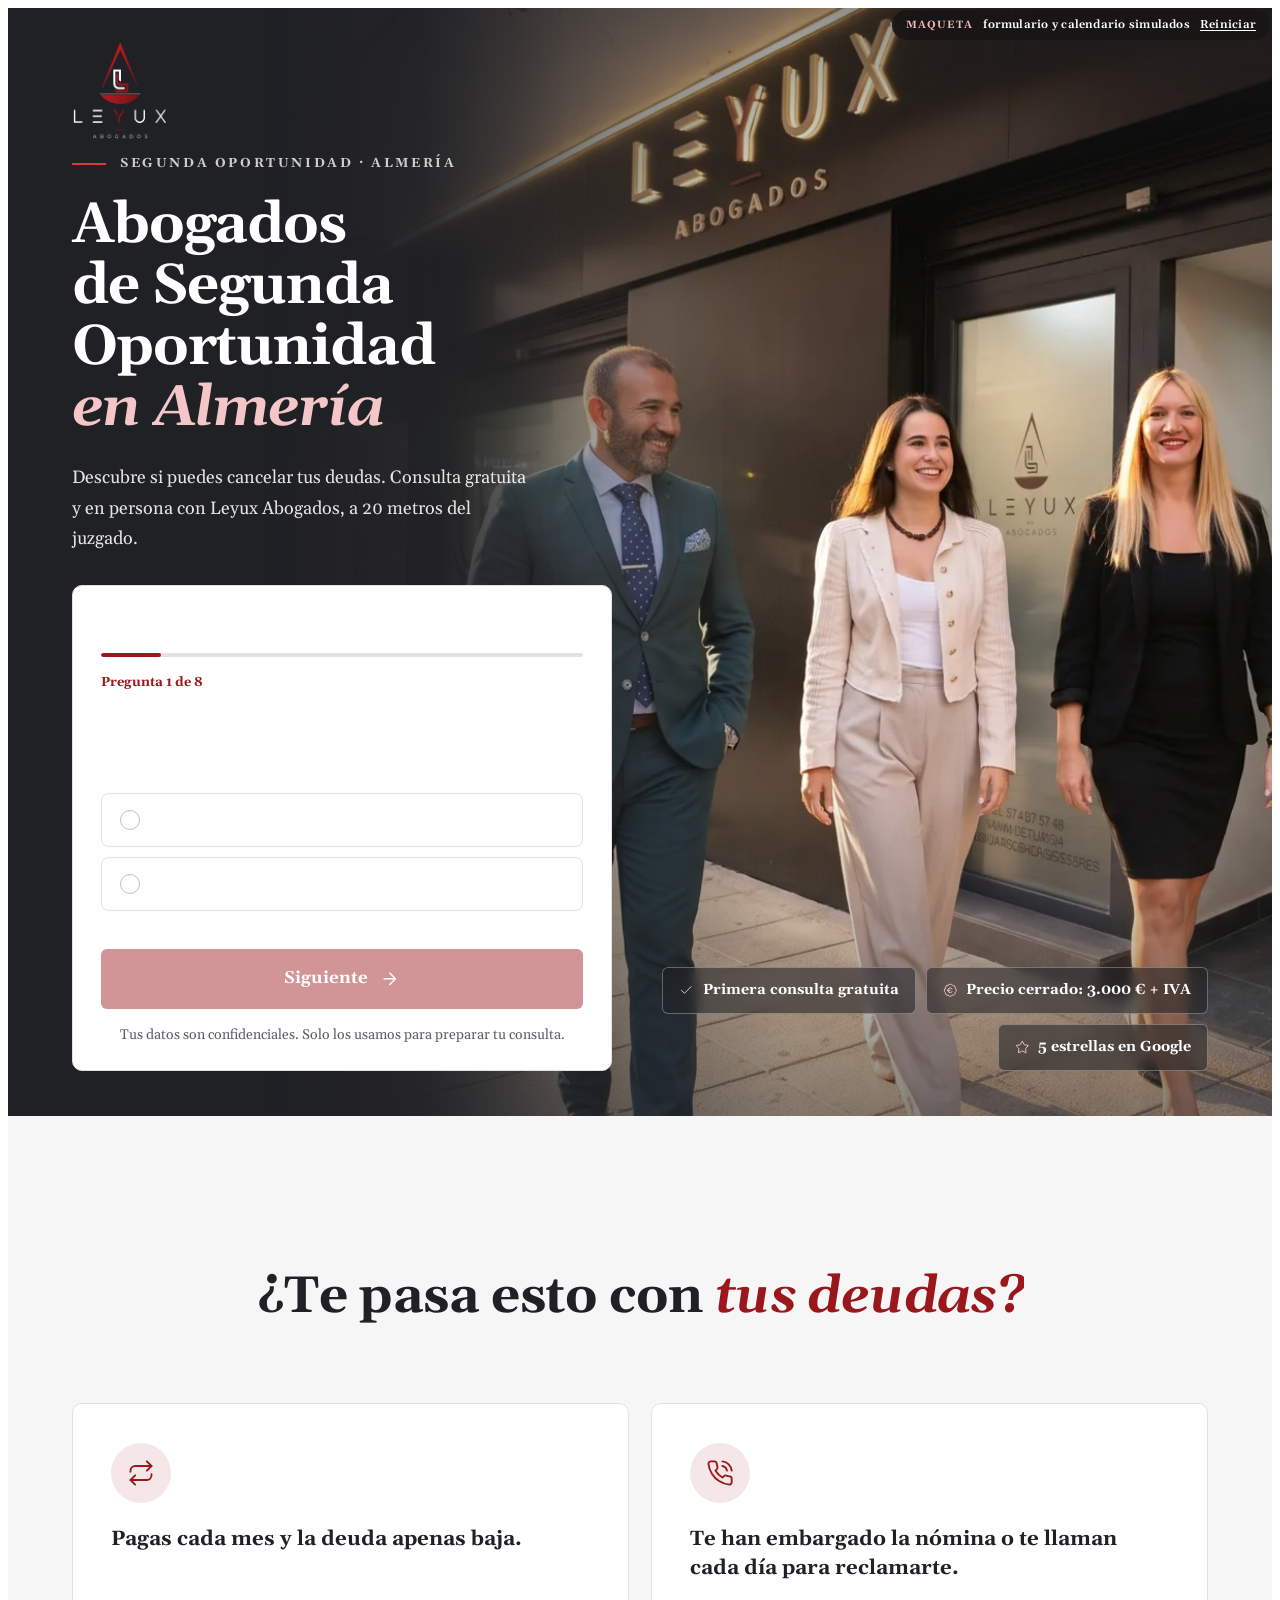
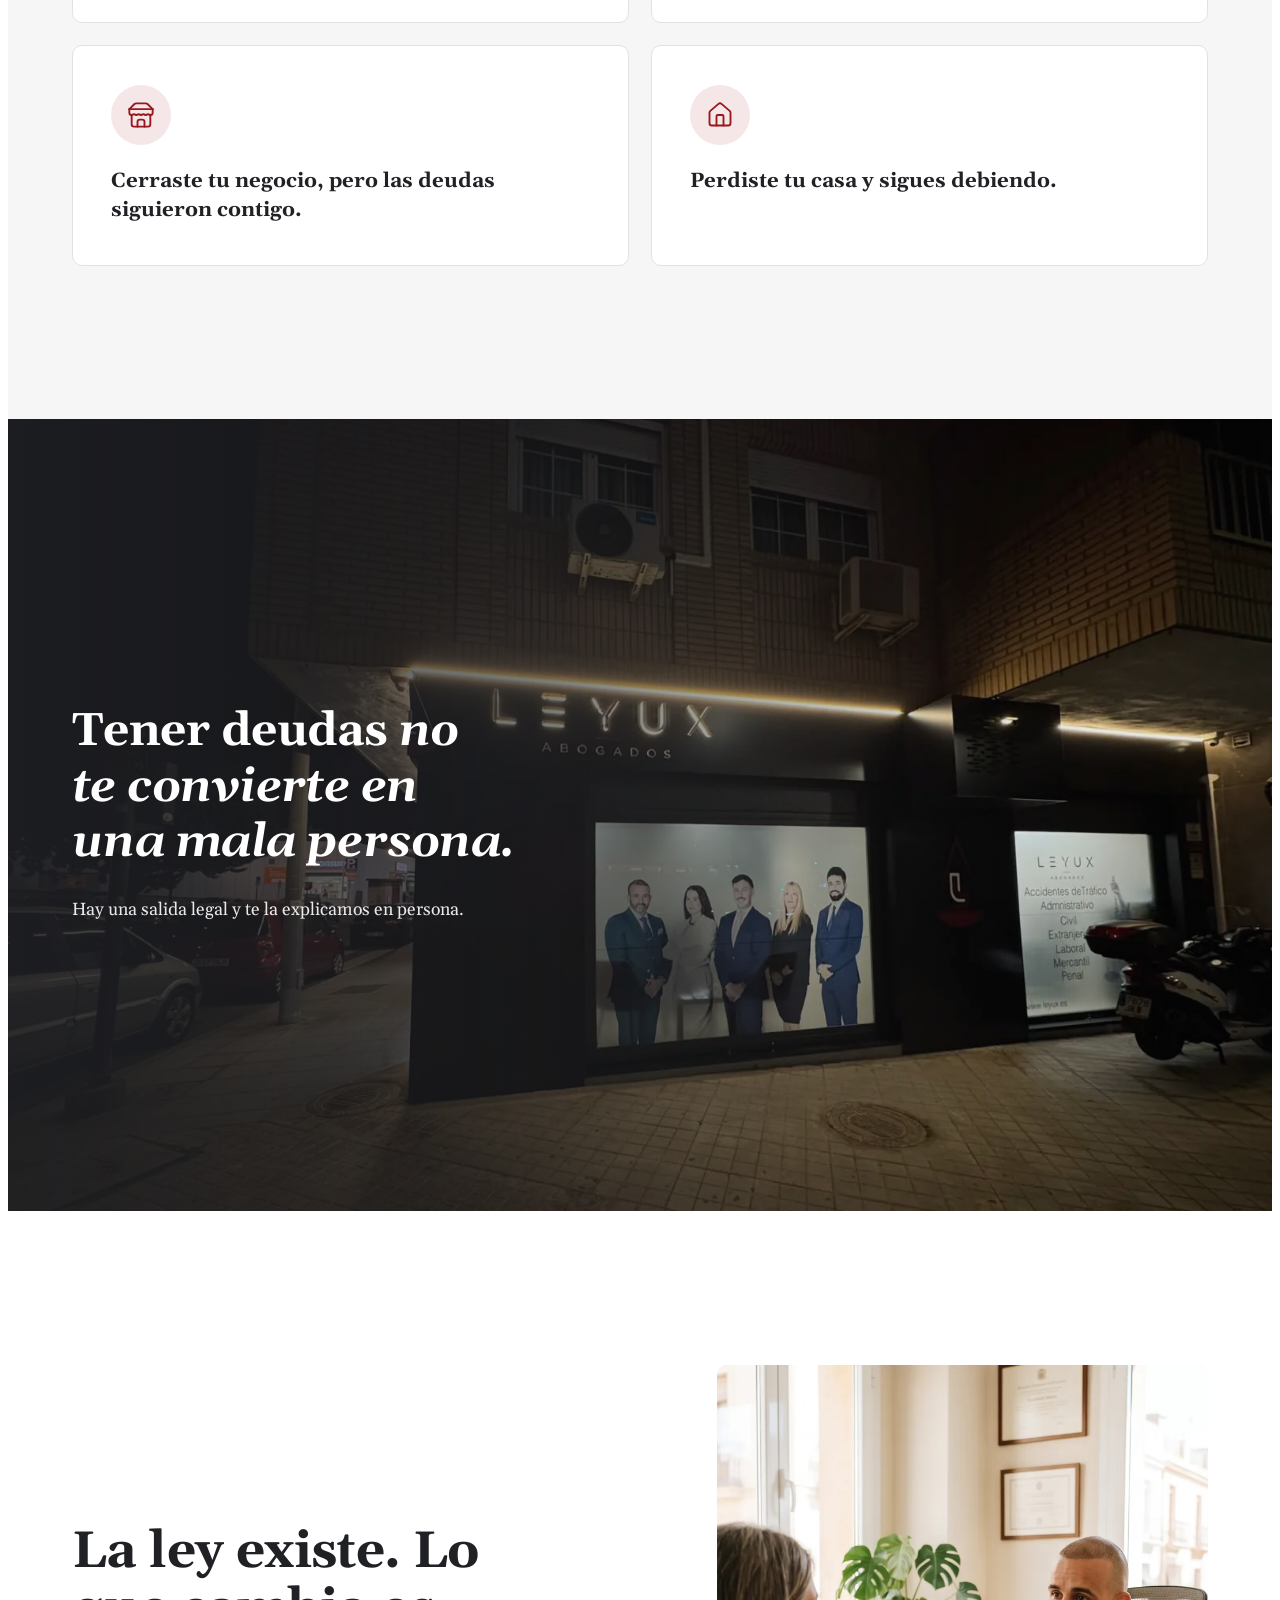
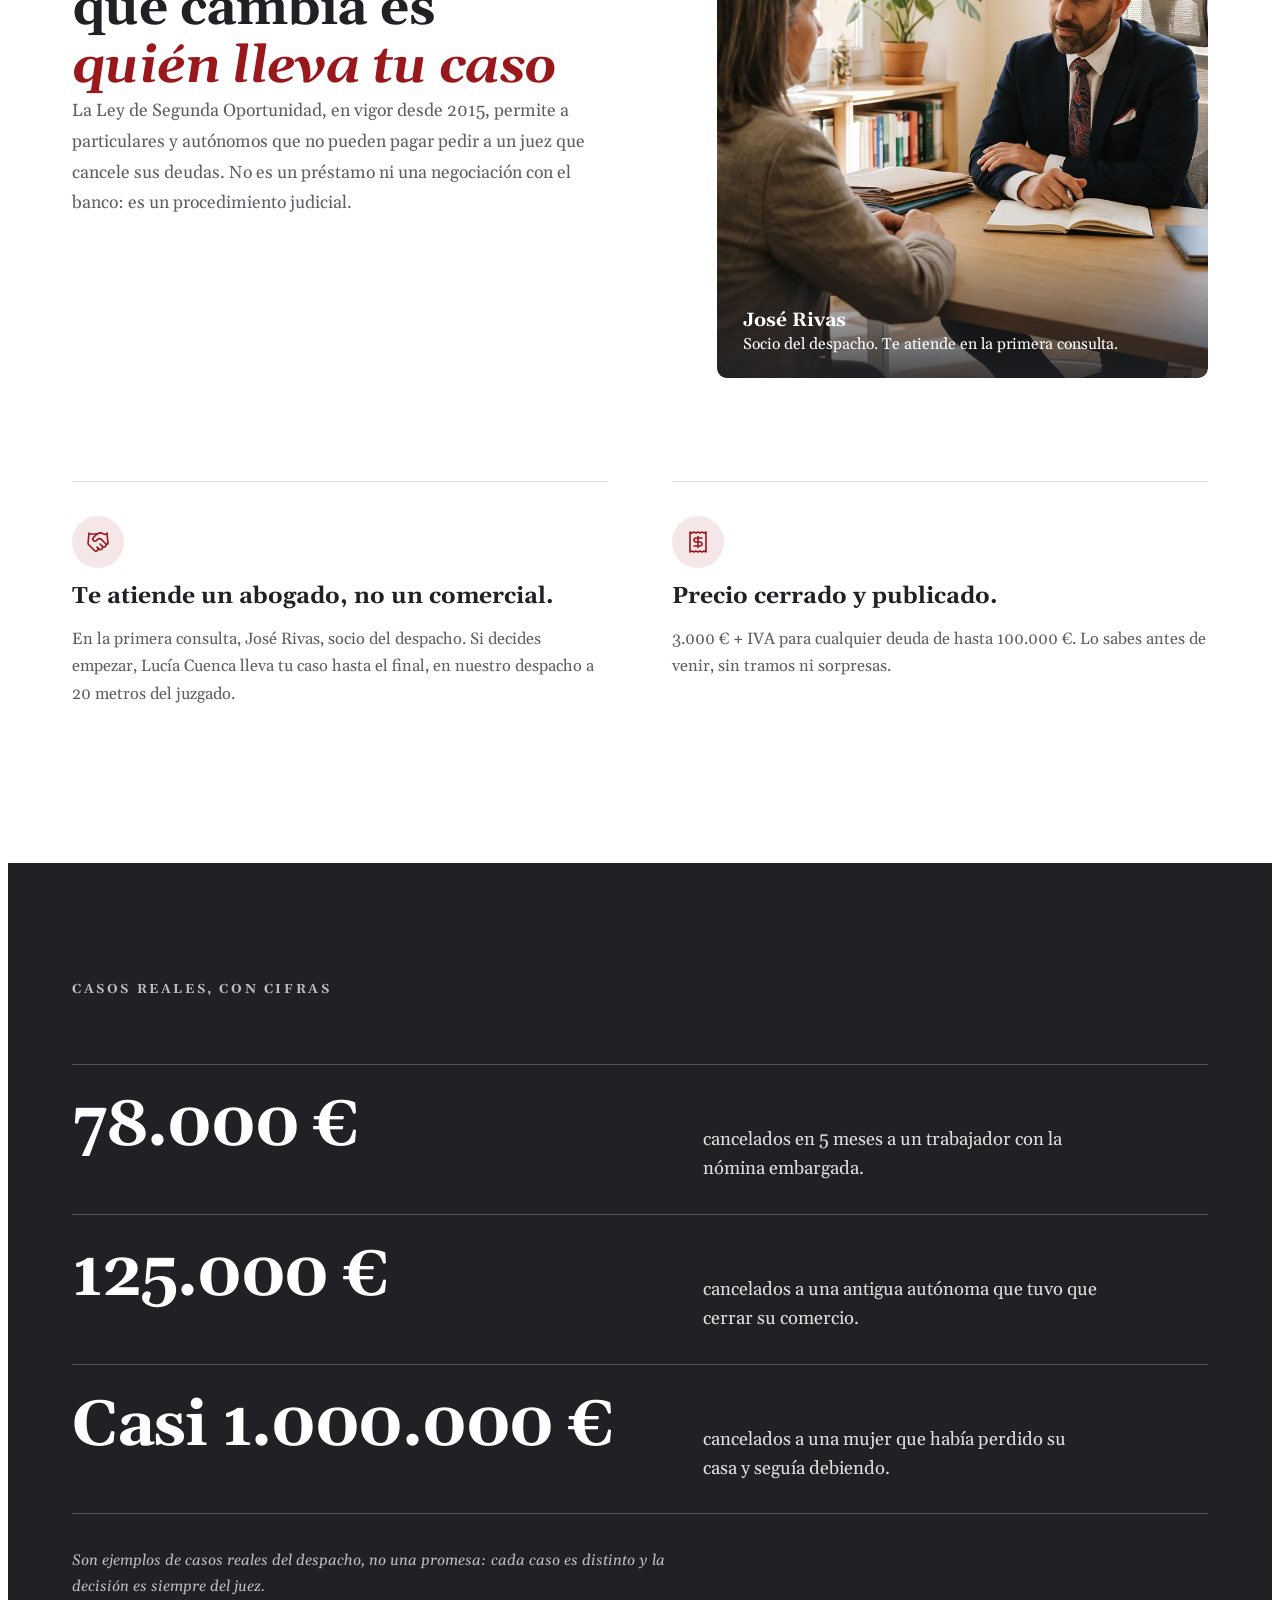
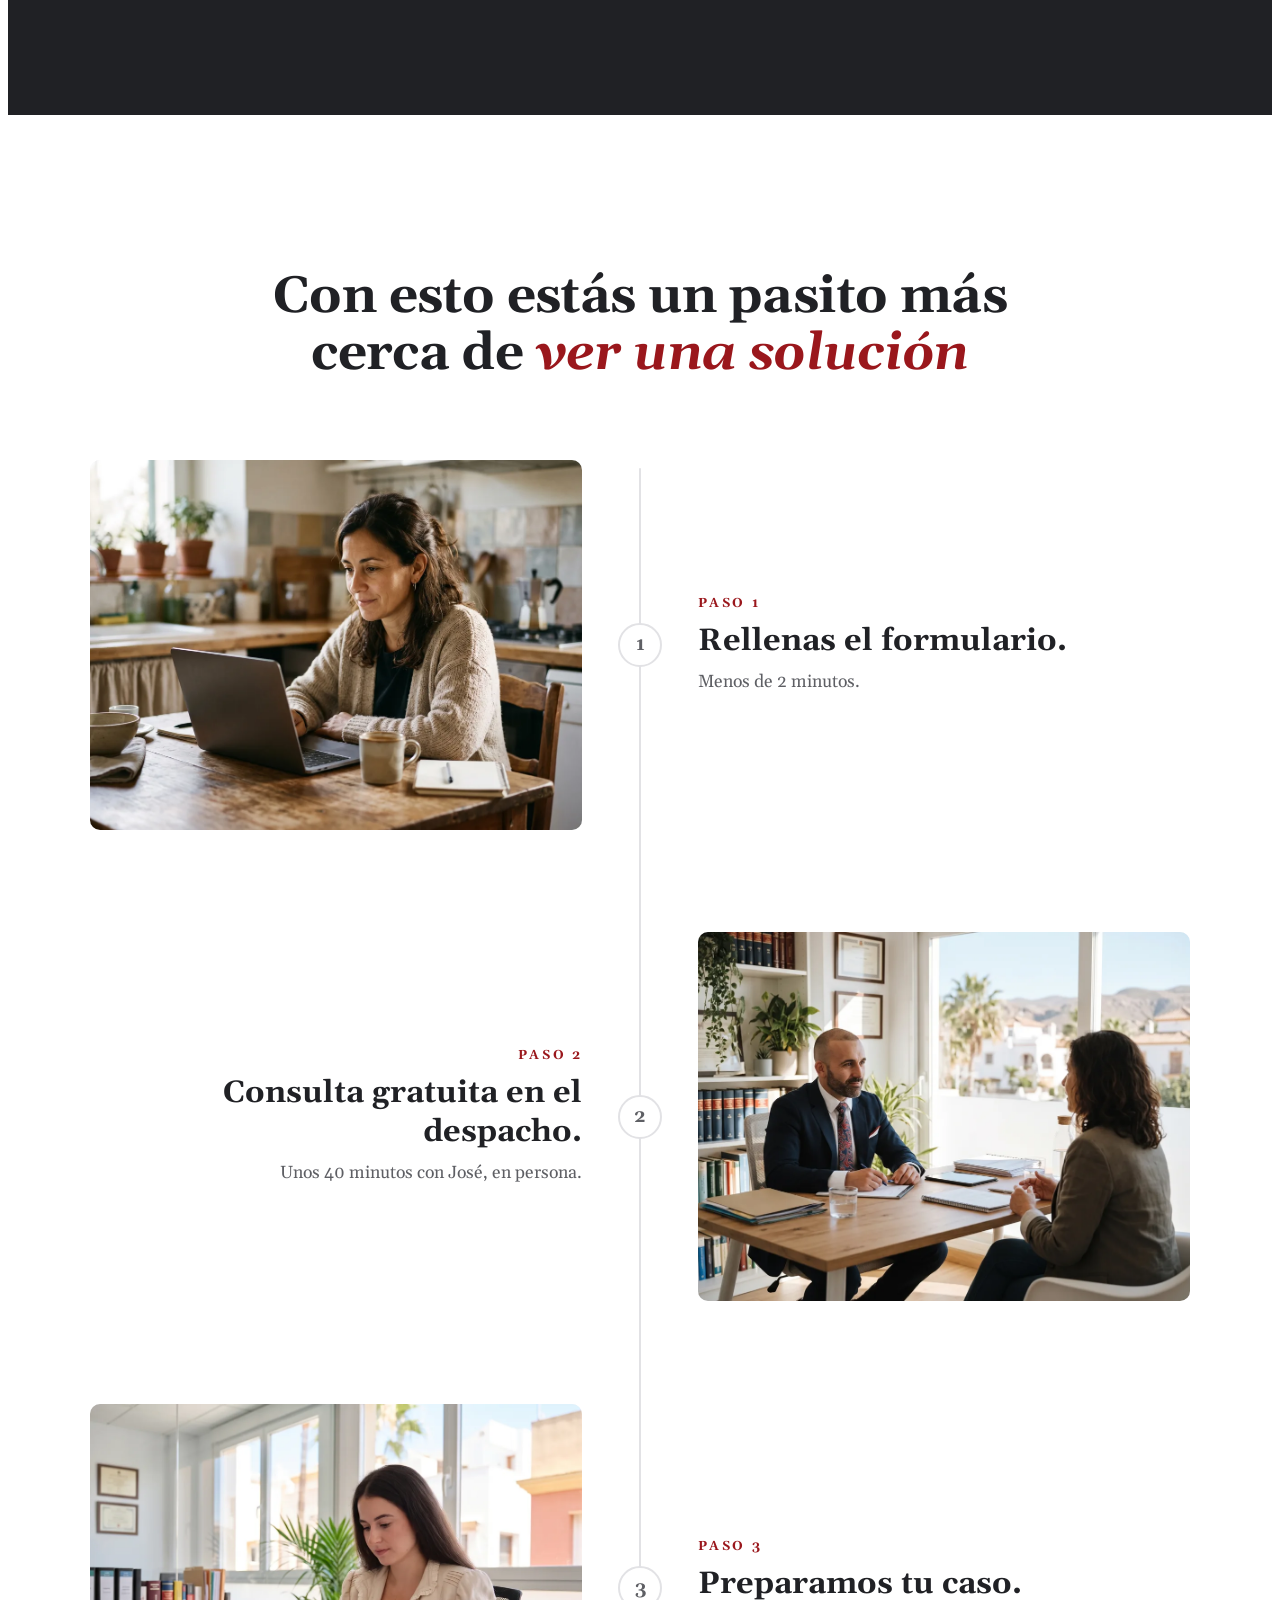
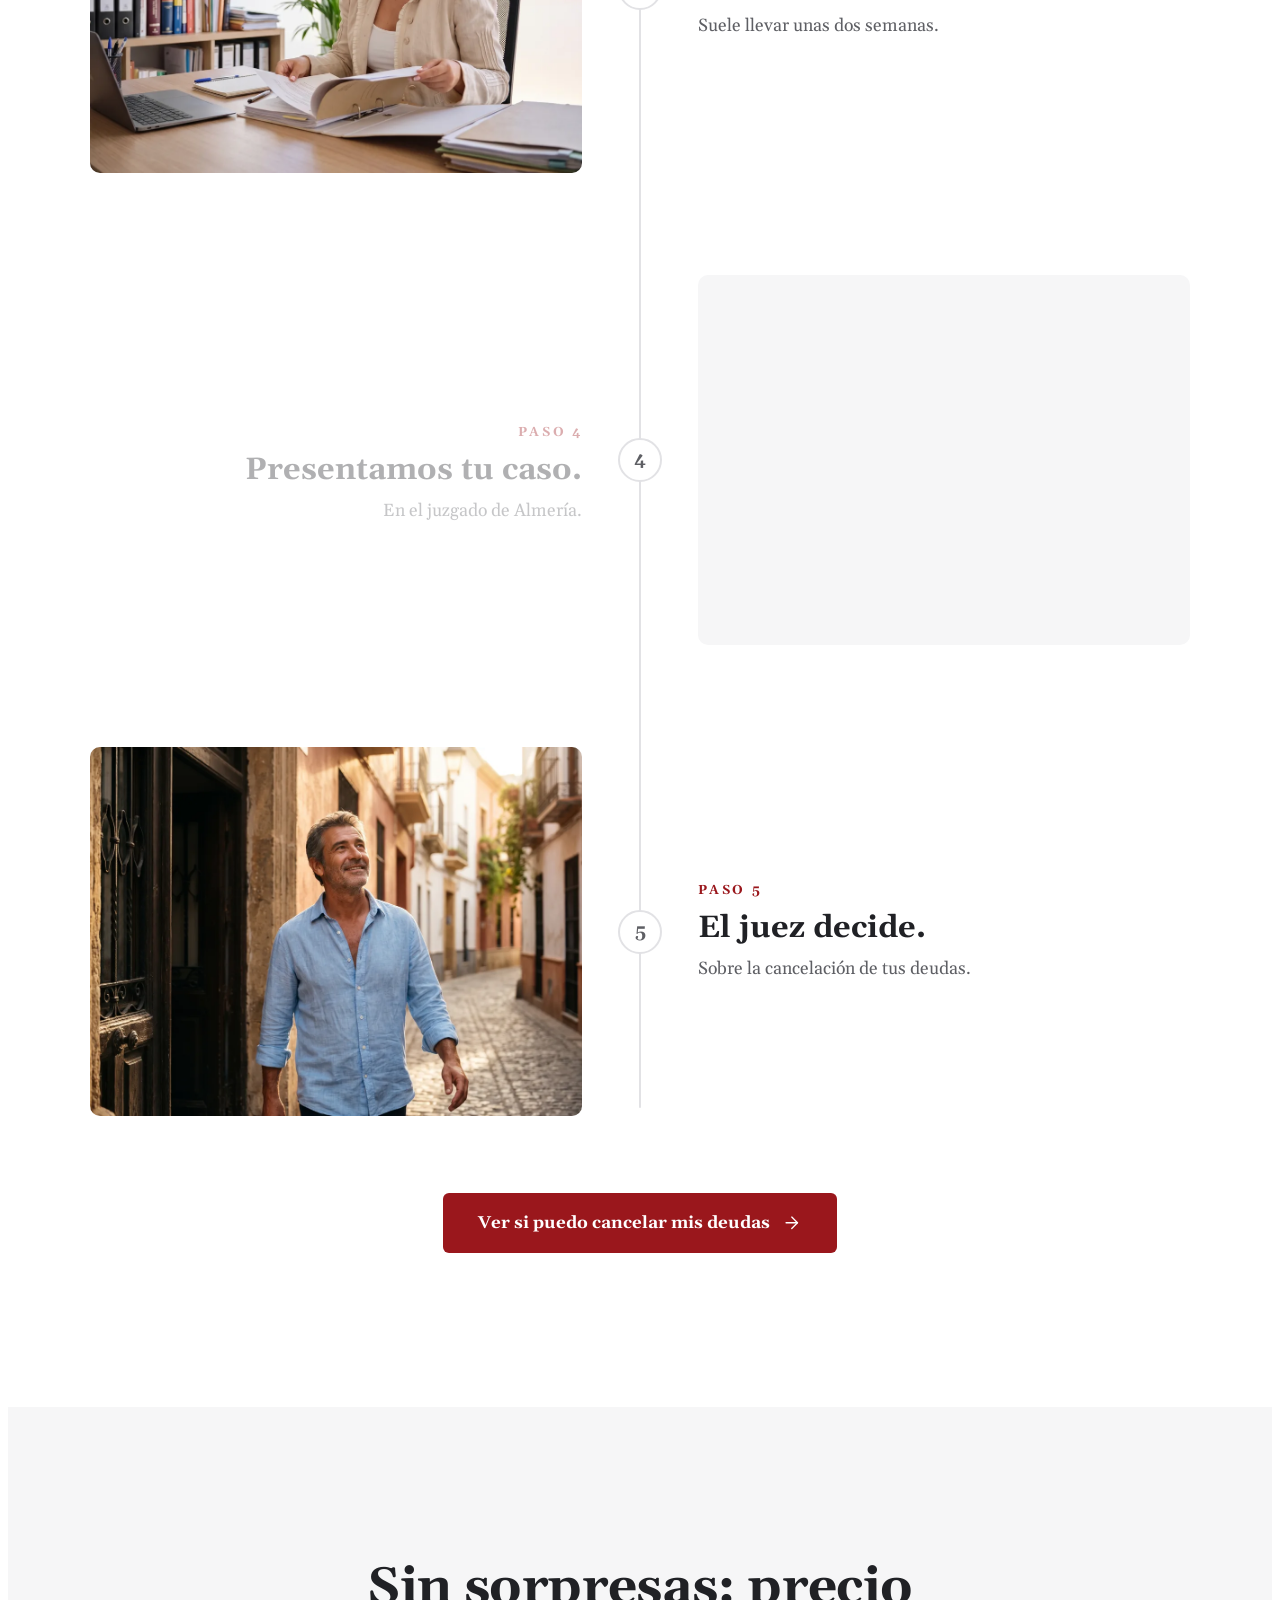
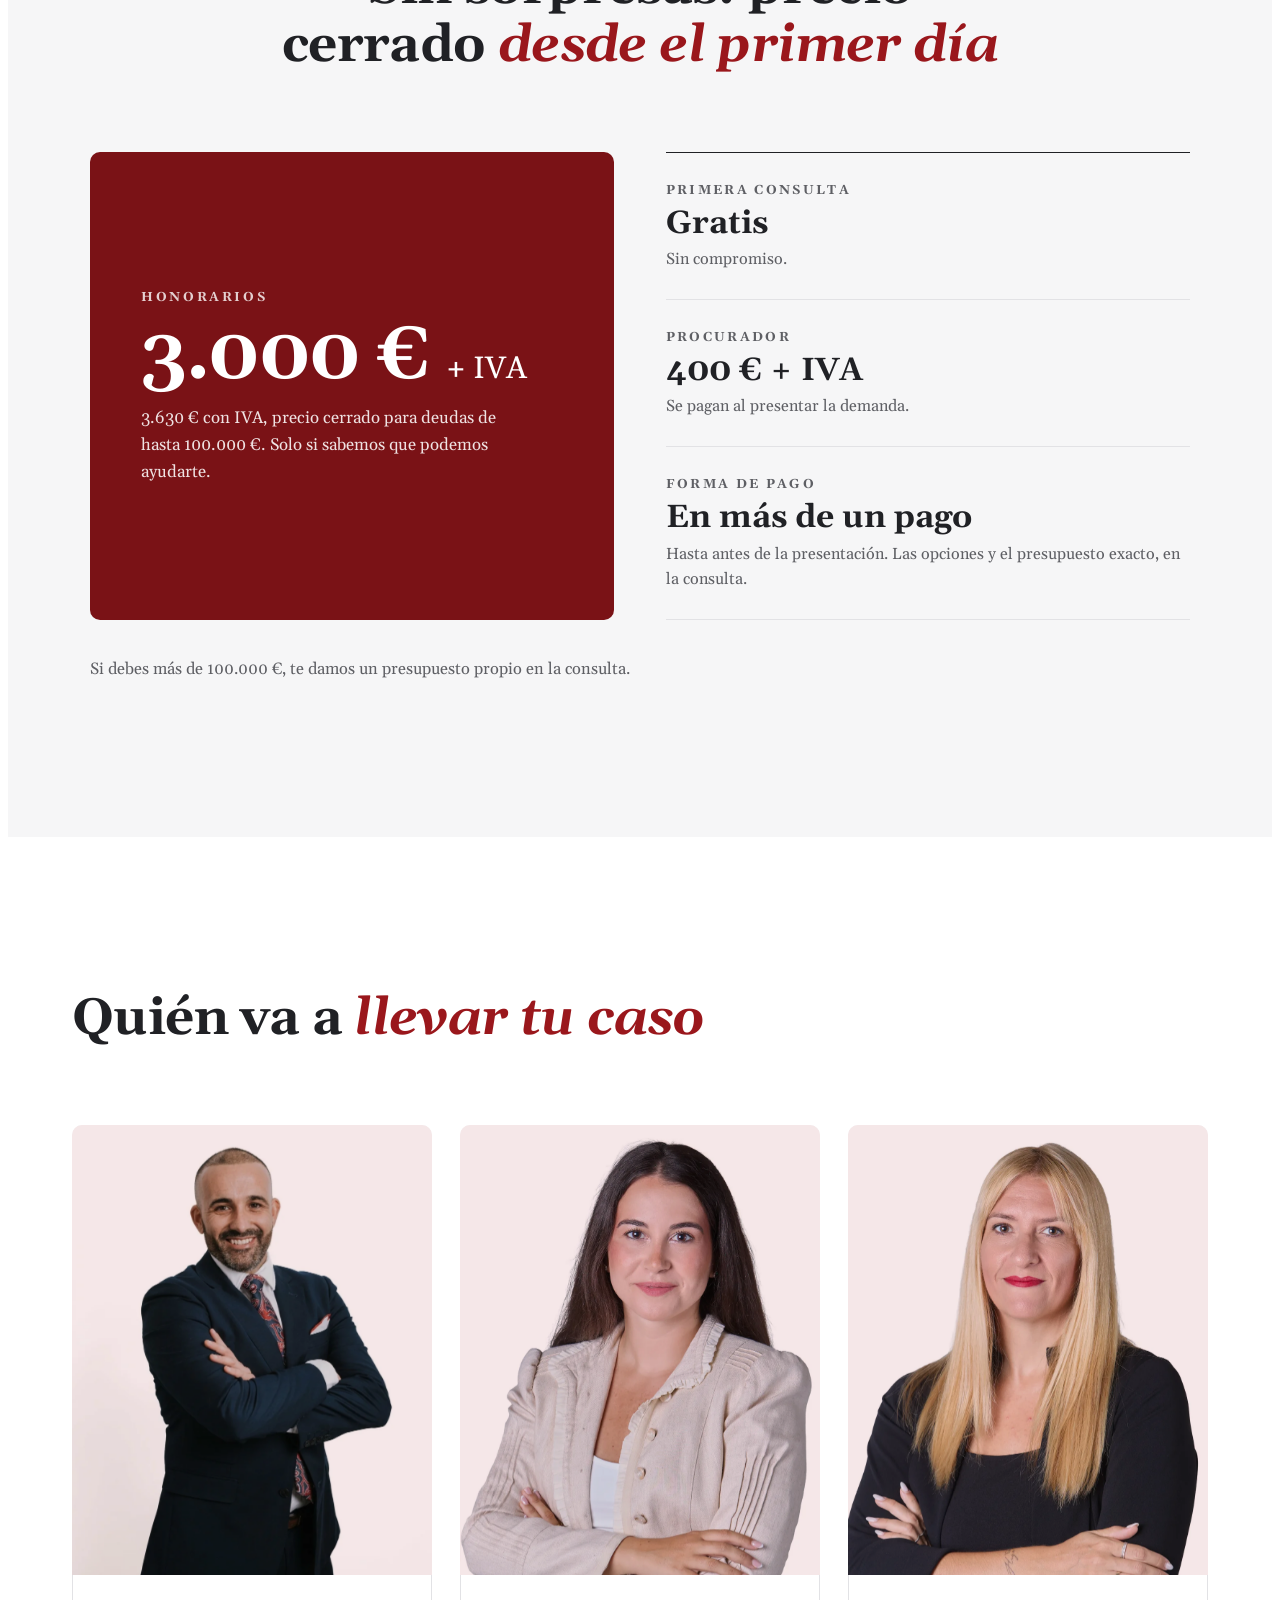
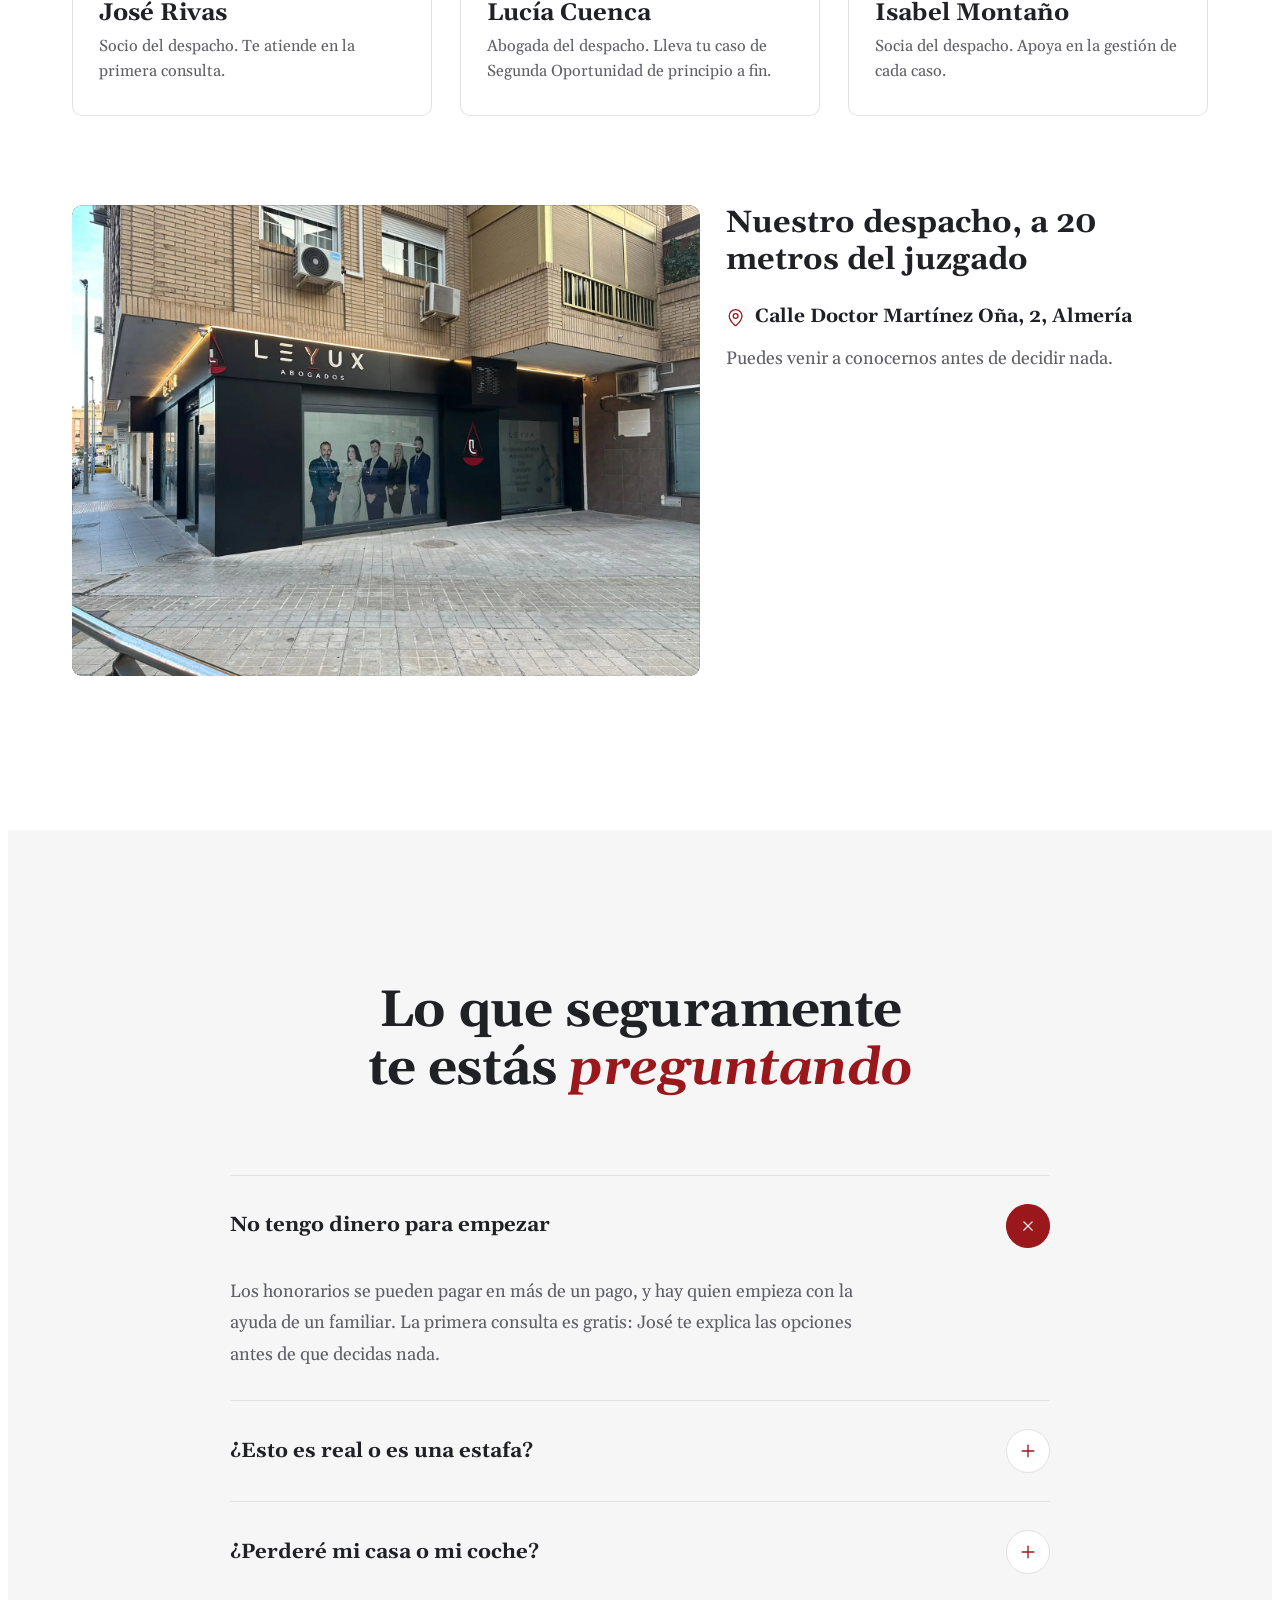
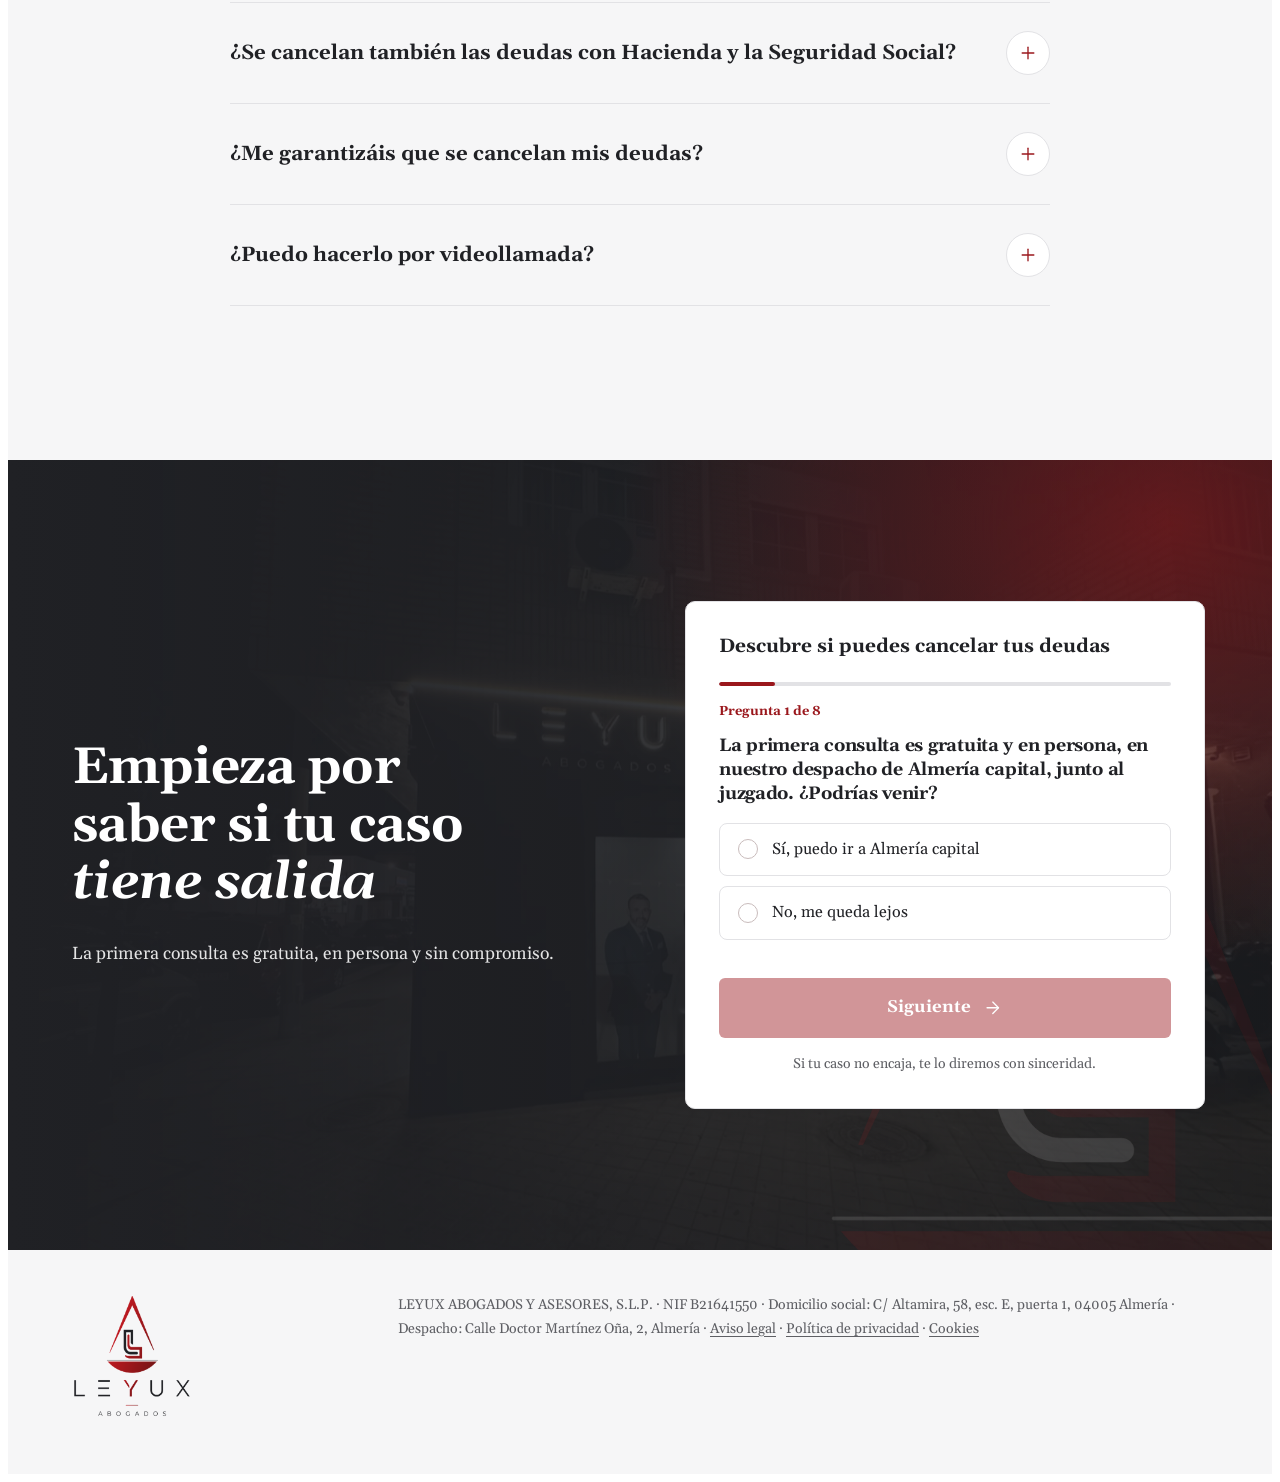
==== index.html @ 2e95078e "Maqueta de revisión Leyux (embudo Segunda Oportunidad)" ====
<!doctype html>
<html lang="es">
<head>
<meta charset="utf-8">
<meta name="robots" content="noindex, nofollow">
<meta name="viewport" content="width=device-width, initial-scale=1">
<title>Abogados de Segunda Oportunidad en Almería · Leyux Abogados</title>
<meta name="description" content="Descubre si puedes cancelar tus deudas. Consulta gratuita y en persona con Leyux Abogados, a 20 metros del juzgado de Almería.">
<link rel="icon" href="img/favicon-180.png">
<link rel="preconnect" href="https://fonts.googleapis.com">
<link rel="preconnect" href="https://fonts.gstatic.com" crossorigin>
<link href="https://fonts.googleapis.com/css2?family=Gelasio:ital,wght@0,400;0,700;1,400;1,700&display=swap" rel="stylesheet">
<link rel="stylesheet" href="css/styles.css?v=1795628124">
</head>
<body>
<div class="lyx" id="lyx">

<!-- ═════════ 1 · HERO ═════════ -->
<section class="hero" id="inicio">
  <div class="hero__media" aria-hidden="true">
    <img class="hero__img" src="img/hero-equipo.webp" alt="" width="1920" height="1072" fetchpriority="high">
    <video class="hero__vid" muted loop playsinline preload="auto" poster="img/hero-equipo.webp"><source src="img/hero-equipo.mp4" type="video/mp4"></video>
    <div class="hero__shade"></div>
  </div>
  <header class="hero__top wrap">
    <img class="logo" src="img/logo-negativo.png" alt="Leyux Abogados" width="140" height="145">
  </header>
  <div class="wrap hero__grid">
    <div class="hero__copy">
      <p class="eyebrow" data-hero>Segunda Oportunidad · Almería</p>
      <h1 data-split data-hero>Abogados de Segunda Oportunidad <em>en Almería</em></h1>
      <p class="hero__lead" data-hero>Descubre si puedes cancelar tus deudas. Consulta gratuita y en persona con Leyux Abogados, a 20 metros del juzgado.</p>
    </div>
    <ul class="chips hero__seals" data-hero>
      <li><svg viewBox="0 0 24 24" aria-hidden="true"><path d="M20 6 9 17l-5-5" /></svg>Primera consulta gratuita</li>
      <li><svg viewBox="0 0 24 24" aria-hidden="true"><path d="M3.85 8.62a4 4 0 0 1 4.78-4.77 4 4 0 0 1 6.74 0 4 4 0 0 1 4.78 4.78 4 4 0 0 1 0 6.74 4 4 0 0 1-4.77 4.78 4 4 0 0 1-6.75 0 4 4 0 0 1-4.78-4.77 4 4 0 0 1 0-6.76Z" />
  <path d="M7 12h5" />
  <path d="M15 9.4a4 4 0 1 0 0 5.2" /></svg>Precio cerrado: 3.000 € + IVA</li>
      <li><svg viewBox="0 0 24 24" aria-hidden="true"><path d="M11.525 2.295a.53.53 0 0 1 .95 0l2.31 4.679a2.123 2.123 0 0 0 1.595 1.16l5.166.756a.53.53 0 0 1 .294.904l-3.736 3.638a2.123 2.123 0 0 0-.611 1.878l.882 5.14a.53.53 0 0 1-.771.56l-4.618-2.428a2.122 2.122 0 0 0-1.973 0L6.396 21.01a.53.53 0 0 1-.77-.56l.881-5.139a2.122 2.122 0 0 0-.611-1.879L2.16 9.795a.53.53 0 0 1 .294-.906l5.165-.755a2.122 2.122 0 0 0 1.597-1.16z" /></svg>5 estrellas en Google</li>
    </ul>
    <div class="hero__form" data-hero>
      <div class="card ghl-slot" data-slot="form-hero">
        <!--GHL-SLOT form-hero-->
        <p class="card__title">Descubre si puedes cancelar tus deudas</p>
        <p class="card__sub">Menos de 2 minutos</p>
        <div class="progress" aria-hidden="true"><i></i></div>
        <div class="card__q">Pregunta 1 de 7</div>
        <div class="card__fake" aria-hidden="true">
          <span></span><span></span>
        </div>
        <a class="btn btn--solid btn--block" href="#reserva" id="cta-cita-hero">Ver si puedo cancelar mis deudas <svg viewBox="0 0 24 24" aria-hidden="true"><path d="M5 12h14" />
  <path d="m12 5 7 7-7 7" /></svg></a>
        <p class="card__note">Tus datos son confidenciales. Solo los usamos para preparar tu consulta.</p>
        <!--/GHL-SLOT-->
      </div>
    </div>
  </div>
</section>

<!-- ═════════ 2 · IDENTIFICACIÓN ═════════ -->
<section class="section section--soft" id="te-pasa">
  <div class="wrap">
    <div class="section__head section__head--center">
      <h2 data-split class="display">¿Te pasa esto con <em>tus deudas?</em></h2>
    </div>
    <ul class="pains" data-stagger>
      <li class="pain"><span class="ic"><svg viewBox="0 0 24 24" aria-hidden="true"><path d="m17 2 4 4-4 4" />
  <path d="M3 11v-1a4 4 0 0 1 4-4h14" />
  <path d="m7 22-4-4 4-4" />
  <path d="M21 13v1a4 4 0 0 1-4 4H3" /></svg></span><p>Pagas cada mes y la deuda apenas baja.</p></li>
      <li class="pain"><span class="ic"><svg viewBox="0 0 24 24" aria-hidden="true"><path d="M22 16.92v3a2 2 0 0 1-2.18 2 19.79 19.79 0 0 1-8.63-3.07 19.5 19.5 0 0 1-6-6 19.79 19.79 0 0 1-3.07-8.67A2 2 0 0 1 4.11 2h3a2 2 0 0 1 2 1.72 12.84 12.84 0 0 0 .7 2.81 2 2 0 0 1-.45 2.11L8.09 9.91a16 16 0 0 0 6 6l1.27-1.27a2 2 0 0 1 2.11-.45 12.84 12.84 0 0 0 2.81.7A2 2 0 0 1 22 16.92z" />
  <path d="M14.05 2a9 9 0 0 1 8 7.94" />
  <path d="M14.05 6A5 5 0 0 1 18 10" /></svg></span><p>Te han embargado la nómina o te llaman cada día para reclamarte.</p></li>
      <li class="pain"><span class="ic"><svg viewBox="0 0 24 24" aria-hidden="true"><path d="m2 7 4.41-4.41A2 2 0 0 1 7.83 2h8.34a2 2 0 0 1 1.42.59L22 7" />
  <path d="M4 12v8a2 2 0 0 0 2 2h12a2 2 0 0 0 2-2v-8" />
  <path d="M15 22v-4a2 2 0 0 0-2-2h-2a2 2 0 0 0-2 2v4" />
  <path d="M2 7h20" />
  <path d="M22 7v3a2 2 0 0 1-2 2a2.7 2.7 0 0 1-1.59-.63.7.7 0 0 0-.82 0A2.7 2.7 0 0 1 16 12a2.7 2.7 0 0 1-1.59-.63.7.7 0 0 0-.82 0A2.7 2.7 0 0 1 12 12a2.7 2.7 0 0 1-1.59-.63.7.7 0 0 0-.82 0A2.7 2.7 0 0 1 8 12a2.7 2.7 0 0 1-1.59-.63.7.7 0 0 0-.82 0A2.7 2.7 0 0 1 4 12a2 2 0 0 1-2-2V7" /></svg></span><p>Cerraste tu negocio, pero las deudas siguieron contigo.</p></li>
      <li class="pain"><span class="ic"><svg viewBox="0 0 24 24" aria-hidden="true"><path d="M15 21v-8a1 1 0 0 0-1-1h-4a1 1 0 0 0-1 1v8" />
  <path d="M3 10a2 2 0 0 1 .709-1.528l7-5.999a2 2 0 0 1 2.582 0l7 5.999A2 2 0 0 1 21 10v9a2 2 0 0 1-2 2H5a2 2 0 0 1-2-2z" /></svg></span><p>Perdiste tu casa y sigues debiendo.</p></li>
    </ul>
  </div>
</section>

<!-- Cierre emocional a sangre -->
<section class="bleed" id="mala-persona">
  <img class="bleed__img" src="img/fachada-noche.webp" alt="" loading="lazy" data-parallax>
  <div class="bleed__shade"></div>
  <div class="wrap bleed__in">
    <p class="bleed__big" data-split>Tener deudas <em>no te convierte en una mala persona.</em></p>
    <p class="bleed__small reveal">Hay una salida legal y te la explicamos en persona.</p>
  </div>
</section>

<!-- ═════════ 3 · LA SOLUCIÓN ═════════ -->
<section class="section" id="solucion">
  <div class="wrap split">
    <div class="split__text">
      <h2 data-split class="display">La ley existe. Lo que cambia es <em>quién lleva tu caso</em></h2>
      <p class="lead reveal">La Ley de Segunda Oportunidad, en vigor desde 2015, permite a particulares y autónomos que no pueden pagar pedir a un juez que cancele sus deudas. No es un préstamo ni una negociación con el banco: es un procedimiento judicial.</p>
    </div>
    <figure class="split__fig" data-reveal-img>
      <img src="img/consulta.webp" alt="José Rivas escucha a un cliente en la consulta" loading="lazy">
      <figcaption><b>José Rivas</b>Socio del despacho. Te atiende en la primera consulta.</figcaption>
    </figure>
  </div>
  <div class="wrap">
    <ul class="reasons" data-stagger>
      <li><span class="ic"><svg viewBox="0 0 24 24" aria-hidden="true"><path d="m11 17 2 2a1 1 0 1 0 3-3" />
  <path d="m14 14 2.5 2.5a1 1 0 1 0 3-3l-3.88-3.88a3 3 0 0 0-4.24 0l-.88.88a1 1 0 1 1-3-3l2.81-2.81a5.79 5.79 0 0 1 7.06-.87l.47.28a2 2 0 0 0 1.42.25L21 4" />
  <path d="m21 3 1 11h-2" />
  <path d="M3 3 2 14l6.5 6.5a1 1 0 1 0 3-3" />
  <path d="M3 4h8" /></svg></span><h4>Te atiende un abogado, no un comercial.</h4><p>En la primera consulta, José Rivas, socio del despacho. Si decides empezar, Lucía Cuenca lleva tu caso hasta el final, en nuestro despacho a 20 metros del juzgado.</p></li>
      <li><span class="ic"><svg viewBox="0 0 24 24" aria-hidden="true"><path d="M4 2v20l2-1 2 1 2-1 2 1 2-1 2 1 2-1 2 1V2l-2 1-2-1-2 1-2-1-2 1-2-1-2 1Z" />
  <path d="M16 8h-6a2 2 0 1 0 0 4h4a2 2 0 1 1 0 4H8" />
  <path d="M12 17.5v-11" /></svg></span><h4>Precio cerrado y publicado.</h4><p>3.000 € + IVA para cualquier deuda de hasta 100.000 €. Lo sabes antes de venir, sin tramos ni sorpresas.</p></li>
    </ul>
  </div>
</section>

<section class="cases" id="casos">
  <div class="wrap">
    <p class="eyebrow">Casos reales, con cifras</p>
    <div class="cases__grid" data-stagger>
      <div><p class="cases__n">78.000&nbsp;€</p><p class="cases__t">cancelados en 5 meses a un trabajador con la nómina embargada.</p></div>
      <div><p class="cases__n">125.000&nbsp;€</p><p class="cases__t">cancelados a una antigua autónoma que tuvo que cerrar su comercio.</p></div>
      <div><p class="cases__n">Casi 1.000.000&nbsp;€</p><p class="cases__t">cancelados a una mujer que había perdido su casa y seguía debiendo.</p></div>
    </div>
    <p class="cases__note reveal">Son ejemplos de casos reales del despacho, no una promesa: cada caso es distinto y la decisión es siempre del juez.</p>
  </div>
</section>

<!-- ═════════ 4 · PROCESO ═════════ -->
<section class="section" id="proceso">
  <div class="wrap">
    <div class="section__head section__head--center">
      <h2 data-split class="display">Con esto estás un pasito más cerca de <em>ver una solución</em></h2>
    </div>
    <ol class="tl" data-tl>
      <span class="tl__line" aria-hidden="true"><i class="tl__fill"></i></span>
      <li class="tl__i"><span class="tl__dot">1</span><figure class="tl__fig"><img src="img/paso1.webp" alt="Una mujer rellena el formulario en su portátil, en casa" width="1100" height="821" loading="lazy"></figure><div class="tl__txt"><p class="tl__k">Paso 1</p><h4>Rellenas el formulario.</h4><p>Menos de 2 minutos.</p></div></li>
      <li class="tl__i"><span class="tl__dot">2</span><figure class="tl__fig"><img src="img/paso2.webp" alt="José escucha a un cliente en el despacho" width="1100" height="821" loading="lazy"></figure><div class="tl__txt"><p class="tl__k">Paso 2</p><h4>Consulta gratuita en el despacho.</h4><p>Unos 40 minutos con José, en persona.</p></div></li>
      <li class="tl__i"><span class="tl__dot">3</span><figure class="tl__fig"><img src="img/paso3.webp" alt="Lucía prepara la documentación del caso" width="1100" height="821" loading="lazy"></figure><div class="tl__txt"><p class="tl__k">Paso 3</p><h4>Preparamos tu caso.</h4><p>Suele llevar unas dos semanas.</p></div></li>
      <li class="tl__i"><span class="tl__dot">4</span><figure class="tl__fig"><img src="img/paso4.webp" alt="Fachada del juzgado de Almería" width="1100" height="821" loading="lazy"></figure><div class="tl__txt"><p class="tl__k">Paso 4</p><h4>Presentamos tu caso.</h4><p>En el juzgado de Almería.</p></div></li>
      <li class="tl__i"><span class="tl__dot">5</span><figure class="tl__fig"><img src="img/paso5.webp" alt="Un hombre sale a la calle, aliviado" width="1100" height="821" loading="lazy"></figure><div class="tl__txt"><p class="tl__k">Paso 5</p><h4>El juez decide.</h4><p>Sobre la cancelación de tus deudas.</p></div></li>
    </ol>
    <p class="center reveal"><a class="btn btn--solid" href="#reserva" id="cta-cita">Ver si puedo cancelar mis deudas <svg viewBox="0 0 24 24" aria-hidden="true"><path d="M5 12h14" />
  <path d="m12 5 7 7-7 7" /></svg></a></p>
  </div>
</section>

<!-- ═════════ 5 · PRECIO ═════════ -->
<section class="section section--soft" id="precio">
  <div class="wrap">
    <div class="section__head section__head--center">
      <h2 data-split class="display">Sin sorpresas: precio cerrado <em>desde el primer día</em></h2>
    </div>
    <dl class="price" data-stagger>
      <div class="price__main"><dt>Honorarios</dt><dd class="v">3.000&nbsp;€ <small>+ IVA</small></dd><dd class="cap">3.630 € con IVA, precio cerrado para deudas de hasta 100.000 €. Solo si sabemos que podemos ayudarte.</dd></div>
      <div class="price__list">
        <div><dt>Primera consulta</dt><dd class="v">Gratis</dd><dd class="cap">Sin compromiso.</dd></div>
        <div><dt>Procurador</dt><dd class="v">400&nbsp;€ + IVA</dd><dd class="cap">Se pagan al presentar la demanda.</dd></div>
        <div><dt>Forma de pago</dt><dd class="v">En más de un pago</dd><dd class="cap">Hasta antes de la presentación. Las opciones y el presupuesto exacto, en la consulta.</dd></div>
      </div>
    </dl>
    <p class="price__note reveal">Si debes más de 100.000 €, te damos un presupuesto propio en la consulta.</p>
  </div>
</section>

<!-- ═════════ 6 · EQUIPO Y DESPACHO ═════════ -->
<section class="section" id="equipo">
  <div class="wrap">
    <div class="section__head">
      <h2 data-split class="display">Quién va a <em>llevar tu caso</em></h2>
    </div>
    <div class="team" data-stagger>
      <article class="person"><div class="person__ph"><img src="img/jose.webp" alt="José Rivas" loading="lazy"></div><div class="person__txt"><h3>José Rivas</h3><p>Socio del despacho. Te atiende en la primera consulta.</p></div></article>
      <article class="person"><div class="person__ph"><img src="img/lucia.webp" alt="Lucía Cuenca" loading="lazy"></div><div class="person__txt"><h3>Lucía Cuenca</h3><p>Abogada del despacho. Lleva tu caso de Segunda Oportunidad de principio a fin.</p></div></article>
      <article class="person"><div class="person__ph"><img src="img/isabel.webp" alt="Isabel Montaño" loading="lazy"></div><div class="person__txt"><h3>Isabel Montaño</h3><p>Socia del despacho. Apoya en la gestión de cada caso.</p></div></article>
    </div>
    <div class="office">
      <figure class="office__fig" data-reveal-img><img src="img/fachada-dia.webp" alt="Fachada del despacho de Leyux Abogados en Almería" loading="lazy"></figure>
      <div class="office__body reveal">
        <h3>Nuestro despacho, a 20 metros del juzgado</h3>
        <div class="office__where">
          <a href="https://maps.app.goo.gl/YfhagnHRoNCin99C9" target="_blank" rel="noopener"><svg viewBox="0 0 24 24" aria-hidden="true"><path d="M20 10c0 4.993-5.539 10.193-7.399 11.799a1 1 0 0 1-1.202 0C9.539 20.193 4 14.993 4 10a8 8 0 0 1 16 0" />
  <circle cx="12" cy="10" r="3" /></svg>Calle Doctor Martínez Oña, 2, Almería</a>
          <p>Puedes venir a conocernos antes de decidir nada.</p>
        </div>
        <iframe title="Mapa del despacho de Leyux Abogados" src="https://maps.google.com/maps?q=Calle%20Doctor%20Mart%C3%ADnez%20O%C3%B1a%202%2C%20Almer%C3%ADa&output=embed" loading="lazy" allowfullscreen></iframe>
      </div>
    </div>
  </div>
</section>

<!-- 7 · Reseñas: no se publica hasta tener las reseñas reales de Google -->

<!-- ═════════ 8 · FAQ ═════════ -->
<section class="section section--soft" id="faq">
  <div class="wrap wrap--narrow">
    <div class="section__head section__head--center">
      <h2 data-split class="display">Lo que seguramente te estás <em>preguntando</em></h2>
    </div>
    <div class="faq" data-stagger>
      <details open><summary>No tengo dinero para empezar<span class="pm"><svg viewBox="0 0 24 24" aria-hidden="true"><path d="M5 12h14" />
  <path d="M12 5v14" /></svg></span></summary><p>Los honorarios se pueden pagar en más de un pago, y hay quien empieza con la ayuda de un familiar. La primera consulta es gratis: José te explica las opciones antes de que decidas nada.</p></details>
      <details><summary>¿Esto es real o es una estafa?<span class="pm"><svg viewBox="0 0 24 24" aria-hidden="true"><path d="M5 12h14" />
  <path d="M12 5v14" /></svg></span></summary><p>Es una ley española en vigor desde 2015. Somos un despacho físico en Almería capital, junto al juzgado: puedes venir y conocernos antes de decidir.</p></details>
      <details><summary>¿Perderé mi casa o mi coche?<span class="pm"><svg viewBox="0 0 24 24" aria-hidden="true"><path d="M5 12h14" />
  <path d="M12 5v14" /></svg></span></summary><p>Depende de tu caso. Si tienes vivienda, coche o una parte de un inmueble, lo estudiamos contigo en la consulta y te explicamos qué opciones tienes.</p></details>
      <details><summary>¿Se cancelan también las deudas con Hacienda y la Seguridad Social?<span class="pm"><svg viewBox="0 0 24 24" aria-hidden="true"><path d="M5 12h14" />
  <path d="M12 5v14" /></svg></span></summary><p>Solo en parte: la ley limita cuánto se puede cancelar de deuda pública. En la consulta calculamos tu caso.</p></details>
      <details><summary>¿Me garantizáis que se cancelan mis deudas?<span class="pm"><svg viewBox="0 0 24 24" aria-hidden="true"><path d="M5 12h14" />
  <path d="M12 5v14" /></svg></span></summary><p>Nadie serio puede garantizarlo sin ver tu caso. En la primera consulta te decimos con sinceridad si tiene salida y cuánto cuesta.</p></details>
      <details><summary>¿Puedo hacerlo por videollamada?<span class="pm"><svg viewBox="0 0 24 24" aria-hidden="true"><path d="M5 12h14" />
  <path d="M12 5v14" /></svg></span></summary><p>No. La primera consulta es en persona en Almería, porque así estudiamos bien tu documentación y conoces a quien llevará tu caso.</p></details>
    </div>
  </div>
</section>

<!-- ═════════ 9 · CIERRE CON FORMULARIO ═════════ -->
<section class="final" id="reserva">
  <img class="final__bg" src="img/fachada-noche.webp" alt="" aria-hidden="true" loading="lazy" data-parallax>
  <div class="final__glow" aria-hidden="true"></div>
  <img class="final__mark" src="img/simbolo-negativo.png" alt="" aria-hidden="true">
  <div class="wrap final__grid">
    <div class="final__col">
      <h2 data-split class="display display--light">Empieza por saber si tu caso <em>tiene salida</em></h2>
      <p class="lead lead--light reveal">La primera consulta es gratuita, en persona y sin compromiso.</p>
    </div>
    <div class="final__form reveal">
      <div class="card ghl-slot" data-slot="form-cierre">
        <!--GHL-SLOT form-cierre-->
        <p class="card__title">Descubre si puedes cancelar tus deudas</p>
        <div class="card__fake card__fake--3" aria-hidden="true"><span></span><span></span><span></span></div>
        <a class="btn btn--solid btn--block" href="#reserva">Ver si puedo cancelar mis deudas <svg viewBox="0 0 24 24" aria-hidden="true"><path d="M5 12h14" />
  <path d="m12 5 7 7-7 7" /></svg></a>
        <p class="card__note">Si tu caso no encaja, te lo diremos con sinceridad.</p>
        <!--/GHL-SLOT-->
      </div>
    </div>
  </div>
</section>

<footer class="foot">
  <div class="wrap foot__in">
    <img class="logo logo--sm" src="img/logo-principal.png" alt="Leyux Abogados" width="120" height="124">
    <p>LEYUX ABOGADOS Y ASESORES, S.L.P. · NIF B21641550 · Domicilio social: C/ Altamira, 58, esc. E, puerta 1, 04005 Almería · Despacho: Calle Doctor Martínez Oña, 2, Almería · <a href="https://leyux.es/aviso-legal/">Aviso legal</a> · <a href="https://leyux.es/politica-de-privacidad/">Política de privacidad</a> · <a href="https://leyux.es/politica-de-cookies/">Cookies</a></p>
  </div>
</footer>

<a class="sticky-cta" href="#reserva" id="cta-cita-fijo">Ver si puedo cancelar mis deudas <svg viewBox="0 0 24 24" aria-hidden="true"><path d="M5 12h14" />
  <path d="m12 5 7 7-7 7" /></svg></a>

</div>
<script src="js/main.js?v=1795628124" defer></script>
<script src="js/demo.js?v=1795628124" defer></script>
</body>
</html>
---- css/styles.css ----
/* ═══════════════════════════════════════════════
   Leyux Abogados · Embudo Segunda Oportunidad
   Editorial, serio, aireado. Georgia (Gelasio de respaldo).
   Todo bajo .lyx para convivir con GHL.
   ═══════════════════════════════════════════════ */
.lyx {
  --red: #9A171C; --red-dark: #7A1216; --red-soft: #F5E7E8;
  --ink: #202125; --muted: #5E5F64; --surface: #F6F6F7; --line: #E2E2E5; --white: #fff;
  --font: Georgia, "Gelasio", "Times New Roman", serif;
  --gutter: clamp(22px, 5vw, 64px); --maxw: 1200px; --r: 8px;
  --ease: cubic-bezier(.22, .61, .36, 1);
  font-family: var(--font); font-size: 18px; line-height: 1.7; color: var(--ink); background: var(--white);
  -webkit-font-smoothing: antialiased; -webkit-text-size-adjust: 100%; overflow-x: clip;
}
.lyx *, .lyx *::before, .lyx *::after { box-sizing: border-box; }
.lyx img { display: block; max-width: 100%; height: auto; }
.lyx h1, .lyx h2, .lyx h3, .lyx h4, .lyx p, .lyx ol, .lyx ul, .lyx dl, .lyx dd, .lyx figure, .lyx blockquote { margin: 0; padding: 0; }
.lyx ol, .lyx ul { list-style: none; }
.lyx a { color: inherit; }
.lyx button { font: inherit; color: inherit; cursor: pointer; }
.lyx svg { width: 1em; height: 1em; flex: none; fill: none; stroke: currentColor; stroke-width: 1.6; stroke-linecap: round; stroke-linejoin: round; }
.lyx :focus-visible { outline: 2px solid var(--red); outline-offset: 3px; }
html { scroll-behavior: smooth; }

.lyx .wrap { width: 100%; max-width: calc(var(--maxw) + var(--gutter) * 2); margin-inline: auto; padding-inline: var(--gutter); }
.lyx .wrap--narrow { max-width: calc(820px + var(--gutter) * 2); }
.lyx .center { text-align: center; margin-top: clamp(48px, 6vw, 80px); }

/* ── Tipografía ── */
.lyx .eyebrow { font-size: 13px; font-weight: 700; letter-spacing: .2em; text-transform: uppercase; color: var(--red); margin-bottom: 22px; }
.lyx .display { font-weight: 700; font-size: clamp(2rem, 4vw, 3.4rem); line-height: 1.12; letter-spacing: -.012em; text-wrap: balance; }
.lyx .display em, .lyx h1 em, .lyx .bleed__big em { font-style: italic; color: var(--red); }
.lyx .display--light { color: #fff; }
.lyx .display--light em { color: #fff; }
.lyx .lead { font-size: clamp(1.1rem, 1.35vw, 1.25rem); line-height: 1.75; color: var(--muted); max-width: 60ch; }
.lyx .lead--center { margin: 26px auto 0; text-align: center; }
.lyx .lead--light { color: rgba(255, 255, 255, .88); margin-top: 26px; }
.lyx .kicker { font-size: 13px; font-weight: 700; letter-spacing: .2em; text-transform: uppercase; color: var(--red); margin-bottom: 36px; }

/* ── Botones (esquinas de 6 px, como el manual) ── */
.lyx .btn { display: inline-flex; align-items: center; justify-content: center; gap: 12px; min-height: 60px; padding: 0 34px; border-radius: 6px; font-weight: 700; font-size: 17px; text-decoration: none; text-align: center; line-height: 1.25; border: 1.5px solid transparent; transition: background .25s var(--ease), color .25s var(--ease), border-color .25s var(--ease); }
.lyx .btn svg { width: 1.15em; height: 1.15em; transition: transform .25s var(--ease); }
.lyx .btn--solid { background: var(--red); color: #fff; }
.lyx .btn--solid:hover { background: var(--red-dark); }
.lyx .btn--line { background: #fff; color: var(--red); border-color: var(--red); }
.lyx .btn--line:hover { background: var(--red-soft); }
.lyx .btn:hover svg { transform: translateX(4px); }
.lyx .btn--block { width: 100%; }
.lyx span.btn { cursor: default; }

/* ── Secciones ── */
.lyx .section { padding: clamp(88px, 12vw, 170px) 0; }
.lyx .section--soft { background: var(--surface); }
.lyx .section__head { max-width: 860px; margin-bottom: clamp(44px, 6vw, 84px); }
.lyx .section__head--center { margin-inline: auto; text-align: center; }
.lyx .section__head .lead { margin-top: 26px; }

/* ── HERO (imagen/vídeo a sangre, sin recortes) ── */
.lyx .hero { position: relative; isolation: isolate; background: var(--ink); color: #fff; overflow: hidden; }
.lyx .hero__media { position: relative; height: min(76vw, 440px); }
.lyx .hero__vid, .lyx .hero__img { position: absolute; inset: 0; width: 100%; height: 100%; object-fit: cover; object-position: 38% 50%; }
.lyx .hero__img { transform: scale(1.06); transition: transform 2.8s var(--ease); }
.is-loaded .hero__img { transform: none; }
.lyx .hero__vid { opacity: 0; transition: opacity 1.2s var(--ease); }
.lyx .hero__vid.is-on { opacity: 1; }
.lyx .hero__shade { position: absolute; inset: 0; background: linear-gradient(180deg, rgba(32,33,37,.55) 0%, rgba(32,33,37,0) 28%, rgba(32,33,37,0) 52%, var(--ink) 100%); }
.lyx .hero__top { position: absolute; top: 0; left: 0; right: 0; z-index: 3; padding-top: clamp(22px, 2.6vw, 36px); }
.lyx .logo { width: 104px; height: auto; }
.lyx .logo--sm { width: 120px; }
.lyx .hero__grid { position: relative; z-index: 2; display: grid; gap: 26px; padding-top: 0; padding-bottom: clamp(48px, 7vw, 80px); margin-top: -64px; }
.lyx .hero .eyebrow { color: rgba(255,255,255,.78); }
.lyx .hero .eyebrow::before { content: ""; display: inline-block; width: 34px; height: 2px; background: #D9373D; vertical-align: middle; margin-right: 14px; }
.lyx .hero h1 { font-weight: 700; font-size: clamp(2.3rem, 4.4vw, 3.8rem); line-height: 1.08; letter-spacing: -.02em; max-width: 16ch; text-wrap: balance; color: #fff; }
.lyx .hero h1 em { color: #F4C6C8; }
.lyx .hero__lead { margin-top: 24px; font-size: clamp(1.1rem, 1.4vw, 1.25rem); line-height: 1.7; color: rgba(255,255,255,.88); max-width: 42ch; }
.lyx .chips { display: flex; flex-wrap: wrap; gap: 10px; margin-top: 4px; }
.lyx .chips li { display: inline-flex; align-items: center; gap: 9px; border: 1px solid rgba(255,255,255,.3); background: rgba(32,33,37,.55); backdrop-filter: blur(6px); -webkit-backdrop-filter: blur(6px); color: #fff; font-weight: 700; font-size: 14.5px; padding: 10px 16px; border-radius: 6px; }
.lyx .chips svg { color: #F4C6C8; }

/* Tarjeta de formulario (marcador de GHL) */
.lyx .card { background: #fff; border: 1px solid var(--line); border-radius: 10px; padding: clamp(24px, 2.6vw, 34px); max-width: 520px; }
.lyx .card__title { font-weight: 700; font-size: 1.2rem; line-height: 1.3; }
.lyx .card__sub { font-size: .95rem; color: var(--muted); margin-top: 4px; }
.lyx .card__q { font-size: 13px; font-weight: 700; letter-spacing: .08em; text-transform: uppercase; color: var(--red); margin: 18px 0 14px; }
.lyx .progress { height: 4px; background: var(--line); border-radius: 4px; margin-top: 18px; overflow: hidden; }
.lyx .progress i { display: block; width: 14.3%; height: 100%; background: var(--red); border-radius: 4px; }
.lyx .card__fake { display: grid; gap: 10px; margin-bottom: 20px; }
.lyx .card__fake span { height: 52px; border: 1px solid var(--line); border-radius: 8px; background: var(--surface); }
.lyx .card__note { margin-top: 16px; font-size: 14px; line-height: 1.5; color: var(--muted); text-align: center; }
.lyx .final .card__title { margin-bottom: 22px; }

/* ── ¿Te pasa esto? ── */
.lyx .pains { display: grid; gap: 18px; }
.lyx .pain { background: #fff; border: 1px solid var(--line); border-radius: 10px; padding: clamp(28px, 3vw, 44px); display: grid; gap: 22px; align-content: start; }
.lyx .pain .ic { width: 60px; height: 60px; font-size: 28px; }
.lyx .pain p { font-size: clamp(1.15rem, 1.6vw, 1.4rem); line-height: 1.45; font-weight: 700; }
.lyx .pains__close { max-width: 62ch; margin: clamp(44px, 5vw, 72px) auto 0; text-align: center; font-size: clamp(1.2rem, 1.8vw, 1.5rem); line-height: 1.6; }
.lyx .pains__close b { font-weight: 700; }

/* ── Imagen a sangre ── */
.lyx .bleed, .lyx .final { position: relative; isolation: isolate; color: #fff; overflow: hidden; }
.lyx .bleed { min-height: min(88svh, 800px); display: flex; align-items: flex-end; padding: clamp(72px, 10vw, 130px) 0; background: var(--ink); }
.lyx .bleed__img { position: absolute; inset: -6% 0; width: 100%; height: 112%; object-fit: cover; z-index: -2; will-change: transform; }
.lyx .bleed__shade { position: absolute; inset: 0; z-index: -1; background: linear-gradient(0deg, rgba(32, 33, 37, .86) 0%, rgba(32, 33, 37, .5) 55%, rgba(32, 33, 37, .2) 100%); }
.lyx .bleed__big { font-weight: 700; font-size: clamp(1.8rem, 3.6vw, 3.1rem); line-height: 1.2; letter-spacing: -.012em; max-width: 24ch; text-wrap: balance; }
.lyx .bleed__big em { color: #fff; font-style: italic; }
.lyx .bleed__small { margin-top: 26px; max-width: 52ch; font-size: clamp(1.1rem, 1.3vw, 1.25rem); color: rgba(255, 255, 255, .9); }

/* ── Solución ── */
.lyx .split { display: grid; gap: 52px; align-items: center; }
.lyx .split__fig { border-radius: 10px; overflow: hidden; aspect-ratio: 4 / 5; background: #E9EBEE; position: relative; }
.lyx .split__fig img { width: 100%; height: 100%; object-fit: cover; object-position: 50% 12%; }
.lyx .split__fig figcaption { position: absolute; left: 0; right: 0; bottom: 0; padding: 60px 26px 22px; color: #fff; background: linear-gradient(0deg, rgba(32, 33, 37, .82), rgba(32, 33, 37, 0)); font-size: .98rem; line-height: 1.4; }
.lyx .split__fig figcaption b { display: block; font-size: 1.2rem; }
.lyx .reasons { display: grid; gap: 0; border-top: 1px solid var(--line); margin-top: clamp(64px, 8vw, 110px); }
.lyx .reasons li { display: grid; gap: 14px; padding: 36px 0; border-bottom: 1px solid var(--line); align-content: start; }
.lyx .ic { width: 52px; height: 52px; border-radius: 50%; background: var(--red-soft); color: var(--red); display: grid; place-items: center; font-size: 24px; }
.lyx .reasons h4, .lyx .steps h4 { font-weight: 700; font-size: clamp(1.25rem, 1.8vw, 1.5rem); line-height: 1.3; }
.lyx .reasons p, .lyx .steps p { color: var(--muted); font-size: 1.02rem; line-height: 1.7; }

/* Casos reales */
.lyx .cases { background: var(--ink); color: #fff; padding: clamp(72px, 9vw, 130px) 0; }
.lyx .cases .eyebrow { color: rgba(255, 255, 255, .7); }
.lyx .cases__grid { display: grid; gap: 0; margin-top: clamp(36px, 5vw, 64px); border-top: 1px solid rgba(255, 255, 255, .22); }
.lyx .cases__grid > div { padding: 34px 0; border-bottom: 1px solid rgba(255, 255, 255, .22); }
.lyx .cases__n { font-weight: 700; font-size: clamp(2.3rem, 5vw, 4rem); line-height: 1; letter-spacing: -.02em; white-space: nowrap; }
.lyx .cases__t { margin-top: 14px; color: rgba(255, 255, 255, .86); font-size: 1.05rem; line-height: 1.6; max-width: 30ch; }
.lyx .cases__note { margin-top: 34px; font-size: .95rem; color: rgba(255, 255, 255, .7); font-style: italic; max-width: 70ch; }

/* ── Proceso: línea de tiempo que se llena al bajar ── */
.lyx .tl { position: relative; max-width: 1100px; margin-inline: auto; display: grid; gap: clamp(56px, 8vw, 110px); padding-left: 56px; }
.lyx .tl__line { position: absolute; left: 21px; top: 8px; bottom: 8px; width: 2px; background: var(--line); border-radius: 2px; }
.lyx .tl__fill { position: absolute; left: 0; top: 0; width: 100%; height: var(--tlp, 0%); background: var(--red); border-radius: 2px; }
.lyx .tl__i { position: relative; display: grid; gap: 22px; }
.lyx .tl__dot { position: absolute; left: -56px; top: 0; width: 44px; height: 44px; border-radius: 50%; background: #fff; border: 2px solid var(--line); color: var(--muted); display: grid; place-items: center; font-weight: 700; font-size: 1.15rem; z-index: 2; transition: background .5s var(--ease), border-color .5s var(--ease), color .5s var(--ease), transform .5s var(--ease); }
.lyx .tl__i.is-on .tl__dot { background: var(--red); border-color: var(--red); color: #fff; transform: scale(1.1); }
.lyx .tl__fig { border-radius: 10px; overflow: hidden; aspect-ratio: 4 / 3; background: var(--surface); }
.lyx .tl__fig img { width: 100%; height: 100%; object-fit: cover; }
.js .lyx .tl__fig img { transform: scale(1.12); opacity: 0; transition: transform 1.8s var(--ease), opacity 1s var(--ease); }
.js .lyx .tl__i.is-on .tl__fig img { transform: scale(1); opacity: 1; }
.js .lyx .tl__txt { opacity: .35; transform: translateY(14px); transition: opacity .9s var(--ease) .15s, transform .9s var(--ease) .15s; }
.js .lyx .tl__i.is-on .tl__txt { opacity: 1; transform: none; }
.lyx .tl__k { font-size: 13px; font-weight: 700; letter-spacing: .2em; text-transform: uppercase; color: var(--red); margin-bottom: 8px; }
.lyx .tl__txt h4 { font-weight: 700; font-size: clamp(1.4rem, 2.4vw, 2rem); line-height: 1.25; }
.lyx .tl__txt p:last-child { color: var(--muted); font-size: 1.1rem; line-height: 1.7; margin-top: 8px; }

/* ── Precio ── */
.lyx .price { display: grid; gap: 18px; max-width: 1100px; margin-inline: auto; }
.lyx .price__main { background: var(--red-dark); color: #fff; border-radius: 10px; padding: clamp(32px, 4vw, 56px); display: grid; gap: 10px; align-content: center; }
.lyx .price__main dt { font-size: 13px; font-weight: 700; letter-spacing: .2em; text-transform: uppercase; color: rgba(255, 255, 255, .8); }
.lyx .price__main .v { font-weight: 700; font-size: clamp(2.6rem, 6vw, 4.6rem); line-height: 1.05; letter-spacing: -.02em; }
.lyx .price__main .v small { font-size: .42em; font-weight: 400; letter-spacing: 0; }
.lyx .price__main .cap { color: rgba(255, 255, 255, .88); font-size: 1.05rem; line-height: 1.6; max-width: 38ch; }
.lyx .price__list { display: grid; gap: 0; border-top: 1px solid var(--ink); align-content: start; }
.lyx .price__list > div { padding: 26px 0; border-bottom: 1px solid var(--line); display: grid; gap: 4px; }
.lyx .price__list dt { font-weight: 700; font-size: 13px; letter-spacing: .18em; text-transform: uppercase; color: var(--muted); }
.lyx .price__list .v { font-weight: 700; font-size: clamp(1.5rem, 2.6vw, 2rem); line-height: 1.2; }
.lyx .price__list .cap { color: var(--muted); font-size: 1rem; line-height: 1.6; }
.lyx .price__note { max-width: 1100px; margin: 36px auto 0; font-size: 1.02rem; color: var(--muted); }

/* ── Equipo y despacho ── */
.lyx .team { display: grid; gap: 22px; }
.lyx .person { background: var(--surface); border-radius: 10px; overflow: hidden; display: grid; }
.lyx .person__ph { aspect-ratio: 4 / 5; background: var(--red-soft); overflow: hidden; }
.lyx .person__ph img { width: 100%; height: 100%; object-fit: cover; object-position: 50% 14%; mix-blend-mode: multiply; }
.lyx .person__ph--grey img { mix-blend-mode: normal; }
.lyx .person__txt { padding: 24px 26px 30px; background: #fff; border: 1px solid var(--line); border-top: 0; border-radius: 0 0 10px 10px; }
.lyx .person h3 { font-weight: 700; font-size: 1.5rem; line-height: 1.2; }
.lyx .person p { color: var(--muted); font-size: 1rem; line-height: 1.6; margin-top: 6px; }
.lyx .office { display: grid; gap: 28px; margin-top: clamp(56px, 7vw, 96px); align-items: stretch; }
.lyx .office__fig { border-radius: 10px; overflow: hidden; aspect-ratio: 4 / 3; background: var(--ink); }
.lyx .office__fig img { width: 100%; height: 100%; object-fit: cover; }
.lyx .office__body { display: grid; gap: 22px; align-content: start; }
.lyx .office h3 { font-weight: 700; font-size: clamp(1.5rem, 2.4vw, 2rem); line-height: 1.2; }
.lyx .office__where a { display: inline-flex; align-items: center; gap: 10px; font-weight: 700; font-size: 1.2rem; text-decoration: none; }
.lyx .office__where a svg { color: var(--red); }
.lyx .office__where p { color: var(--muted); margin-top: 6px; }
.lyx .office iframe { width: 100%; height: 280px; border: 0; border-radius: 10px; filter: grayscale(.25); }

/* ── FAQ ── */
.lyx .faq details { border-bottom: 1px solid var(--line); }
.lyx .faq details:first-child { border-top: 1px solid var(--line); }
.lyx .faq summary { list-style: none; display: flex; align-items: center; justify-content: space-between; gap: 24px; padding: 28px 0; font-weight: 700; font-size: clamp(1.15rem, 1.6vw, 1.4rem); line-height: 1.35; cursor: pointer; }
.lyx .faq summary::-webkit-details-marker { display: none; }
.lyx .faq .pm { flex: none; width: 44px; height: 44px; border-radius: 50%; border: 1px solid var(--line); display: grid; place-items: center; background: #fff; color: var(--red); font-size: 20px; transition: transform .35s var(--ease), background .25s, color .25s; }
.lyx .faq details[open] .pm { transform: rotate(45deg); background: var(--red); color: #fff; border-color: var(--red); }
.lyx .faq details p { padding: 0 64px 30px 0; color: var(--muted); line-height: 1.75; max-width: 64ch; }

/* ── Cierre con formulario ── */
.lyx .final { background: var(--ink); padding: clamp(80px, 11vw, 150px) 0; }
.lyx .final__mark { position: absolute; z-index: -1; right: -2%; bottom: -8%; width: clamp(300px, 36vw, 520px); opacity: .07; pointer-events: none; }
.lyx .final__grid { display: grid; gap: 44px; align-items: center; }
.lyx .final .display { max-width: 16ch; }
.lyx .final .lead { max-width: 44ch; }
.lyx .final__form .card { width: 100%; max-width: 520px; color: var(--ink); }

/* ── Pie ── */
.lyx .foot { background: var(--surface); padding: 44px 0 120px; }
.lyx .foot__in { display: flex; flex-direction: column; gap: 20px; align-items: flex-start; }
.lyx .foot p { font-size: 14px; line-height: 1.7; color: var(--muted); max-width: 90ch; }
.lyx .foot a { text-decoration: underline; text-underline-offset: 3px; }
.lyx .foot a:hover { color: var(--red); }

/* ── CTA fijo móvil ── */
.lyx .sticky-cta { position: fixed; left: 14px; right: 14px; bottom: 14px; z-index: 40; display: flex; align-items: center; justify-content: center; gap: 10px; min-height: 60px; border-radius: 6px; background: var(--red); color: #fff; font-weight: 700; font-size: 17px; text-decoration: none; transform: translateY(140%); transition: transform .45s var(--ease), background .25s; box-shadow: 0 8px 30px rgba(0, 0, 0, .18); }
.lyx .sticky-cta.is-on { transform: none; }
.lyx .sticky-cta:hover { background: var(--red-dark); }

/* ── Animaciones ── */
.js .lyx .reveal { opacity: 0; transform: translateY(24px); transition: opacity 1s var(--ease), transform 1s var(--ease); }
.js .lyx .reveal.is-in { opacity: 1; transform: none; }
.js .lyx [data-split]:not(.is-split) { visibility: hidden; }
.lyx [data-split] .w { display: inline-block; overflow: hidden; vertical-align: top; padding: .04em .02em .22em; margin: -.04em -.02em -.22em; }
.lyx [data-split] .w > span { display: inline-block; transform: translateY(105%); transition: transform .95s var(--ease); transition-delay: calc(var(--i, 0) * 45ms); }
.lyx [data-split].is-in .w > span, .is-loaded .hero [data-split] .w > span, .is-loaded .cover [data-split] .w > span { transform: none; }
.js .lyx [data-stagger] > * { opacity: 0; }
.js .lyx [data-stagger].is-in > * { opacity: 1; animation: rise .9s var(--ease) backwards; animation-delay: calc(var(--i, 0) * 110ms); }
@keyframes rise { from { opacity: 0; transform: translateY(24px); } to { opacity: 1; transform: none; } }
.js .lyx [data-reveal-img] { clip-path: inset(6% 5% 6% 5% round 10px); opacity: 0; transition: clip-path 1.4s var(--ease), opacity 1s var(--ease); }
.js .lyx [data-reveal-img].is-in { clip-path: inset(0 round 10px); opacity: 1; }
.js .lyx [data-hero] { opacity: 0; transform: translateY(22px); transition: opacity 1s var(--ease), transform 1s var(--ease); }
.js .is-loaded [data-hero] { opacity: 1; transform: none; }
.is-loaded [data-hero]:nth-child(1) { transition-delay: .1s; } .is-loaded [data-hero]:nth-child(3) { transition-delay: .35s; } .is-loaded [data-hero]:nth-child(4) { transition-delay: .5s; }
.is-loaded .hero__form[data-hero] { transition-delay: .7s; }

@media (prefers-reduced-motion: reduce) {
  html { scroll-behavior: auto; }
  .js .lyx .reveal, .js .lyx [data-hero], .js .lyx [data-stagger] > *, .js .lyx [data-reveal-img] { opacity: 1; transform: none; clip-path: none; animation: none; transition: none; }
  .js .lyx [data-split]:not(.is-split) { visibility: visible; }
  .lyx [data-split] .w > span { transform: none; transition: none; }
  .lyx .hero__img { transform: none; transition: none; }
  .lyx .hero__vid { display: none; }
}

/* ── Escritorio ── */
@media (min-width: 900px) {
  .lyx .hero { min-height: 100svh; display: flex; flex-direction: column; justify-content: center; }
  .lyx .hero__media { position: absolute; inset: 0 0 auto auto; width: 80%; height: 100%; }
  .lyx .hero__vid, .lyx .hero__img { object-position: 36% 50%; }
  .lyx .hero__shade { background: linear-gradient(90deg, var(--ink) 0%, rgba(32,33,37,.9) 16%, rgba(32,33,37,.35) 36%, rgba(32,33,37,0) 52%), linear-gradient(0deg, rgba(32,33,37,.55) 0%, rgba(32,33,37,0) 30%), linear-gradient(180deg, rgba(32,33,37,.5) 0%, rgba(32,33,37,0) 22%); }
  .lyx .hero__grid { grid-template-columns: 540px minmax(0, 1fr); grid-template-areas: "copy ." "form seals"; align-items: start; column-gap: 0; row-gap: 30px; margin-top: 0; padding-top: clamp(140px, 16vh, 170px); padding-bottom: clamp(36px, 5vh, 64px); }
  .lyx .hero__copy { grid-area: copy; }
  .lyx .hero__form { grid-area: form; }
  .lyx .hero .card { max-width: 540px; padding: 24px 28px; }
  .lyx .hero__seals { grid-area: seals; align-self: end; justify-self: end; justify-content: flex-end; margin: 0; }
  .lyx .pains { grid-template-columns: repeat(2, 1fr); gap: 22px; }
  .lyx .bleed { align-items: center; }
  .lyx .bleed__shade { background: linear-gradient(90deg, rgba(32, 33, 37, .88) 0%, rgba(32, 33, 37, .6) 42%, rgba(32, 33, 37, .1) 80%); }
  .lyx .bleed__big { max-width: 18ch; }
  .lyx .bleed__small { max-width: 38ch; }
  .lyx .split { grid-template-columns: minmax(0, 1.05fr) minmax(0, .95fr); gap: clamp(64px, 8vw, 130px); }
  .lyx .reasons { grid-template-columns: repeat(2, 1fr); border-top: 0; gap: clamp(32px, 5vw, 80px); }
  .lyx .reasons li { border-bottom: 0; border-top: 1px solid var(--line); padding: 34px 0 0; }
  .lyx .cases__grid > div { display: grid; grid-template-columns: minmax(0, 1.15fr) minmax(0, 1fr); gap: 10px clamp(28px, 4vw, 64px); align-items: baseline; padding: 30px 0; }
  .lyx .cases__t { margin-top: 0; max-width: 36ch; font-size: 1.15rem; }
  .lyx .tl { padding-left: 0; }
  .lyx .tl__line { left: 50%; margin-left: -1px; }
  .lyx .tl__i { grid-template-columns: 1fr 1fr; gap: 0 clamp(72px, 9vw, 140px); align-items: center; }
  .lyx .tl__dot { left: 50%; margin-left: -22px; top: 50%; margin-top: -22px; }
  .lyx .tl__i:nth-child(odd) .tl__fig { order: 2; }
  .lyx .tl__i:nth-child(odd) .tl__txt { order: 1; text-align: right; }
  .lyx .price { grid-template-columns: 1fr 1fr; gap: clamp(32px, 4vw, 64px); align-items: stretch; }
  .lyx .team { grid-template-columns: repeat(3, 1fr); gap: 28px; }
  .lyx .office { grid-template-columns: 1.1fr .9fr; gap: clamp(40px, 5vw, 80px); }
  .lyx .final__grid { grid-template-columns: 1fr 1fr; gap: clamp(48px, 7vw, 120px); }
  .lyx .foot { padding-bottom: 56px; }
  .lyx .foot__in { flex-direction: row; align-items: flex-start; justify-content: space-between; gap: 48px; }
  .lyx .sticky-cta { display: none; }
}
@media (max-width: 899px) {
  .lyx .card { max-width: none; }
  .lyx .bleed { min-height: 78svh; }
  .lyx .faq details p { padding-right: 0; }
  .lyx .logo { width: 128px; }
}


/* ═══════════════ Agendar · confirmación · no calificado ═══════════════ */

/* Agendar: foto a sangre + calendario */
.lyx .pg2 { position: relative; background: #fff; display: grid; }
.lyx .pg2__top { position: absolute; z-index: 3; top: 0; left: 0; right: 0; padding: 22px var(--gutter) 0; }
.lyx .pg2__top .logo { background: #fff; padding: 8px 10px; border-radius: 6px; width: 120px; box-sizing: content-box; }
.lyx .pg2__media { position: relative; height: 62svh; min-height: 380px; overflow: hidden; order: -1; background: #E9EBEE; }
.lyx .pg2__media img { width: 100%; height: 100%; object-fit: cover; object-position: 50% 8%; }
.lyx .pg2__cap { position: absolute; left: 0; right: 0; bottom: 0; padding: 70px var(--gutter) 22px; color: #fff; background: linear-gradient(0deg, rgba(32, 33, 37, .8), rgba(32, 33, 37, 0)); line-height: 1.4; }
.lyx .pg2__cap b { display: block; font-size: 1.25rem; }
.lyx .pg2__in { position: relative; z-index: 2; padding: clamp(40px, 6vw, 64px) var(--gutter) clamp(56px, 8vw, 100px); }
.lyx .pg2 h1 { font-weight: 700; font-size: clamp(2.1rem, 8vw, 2.9rem); line-height: 1.1; letter-spacing: -.015em; text-wrap: balance; }
.lyx .pg2__lead { margin-top: 22px; font-size: 1.12rem; line-height: 1.7; color: var(--muted); max-width: 46ch; }
.lyx .pg2__cal { margin-top: 32px; }
.lyx .cal { max-width: 580px; padding: clamp(22px, 3vw, 34px); }
.lyx .cal__eyebrow { display: flex; gap: 10px; align-items: center; font-weight: 700; font-size: 1.05rem; line-height: 1.35; margin-bottom: 22px; }
.lyx .cal__eyebrow svg { color: var(--red); font-size: 1.25rem; }
.lyx .cal__fake { display: grid; grid-template-columns: repeat(7, 1fr); gap: 8px; margin-bottom: 22px; }
.lyx .cal__fake i { aspect-ratio: 1; border-radius: 6px; background: var(--surface); border: 1px solid var(--line); }
.lyx .cal__fake i:nth-child(3n) { background: var(--red-soft); border-color: transparent; }
.lyx .cal__micro { font-size: .95rem; color: var(--muted); margin: 0 0 18px; line-height: 1.5; }

/* Pasos grandes */
.lyx .bigsteps { margin-top: clamp(30px, 4vw, 50px); border-top: 1px solid var(--line); }
.lyx .bigsteps li { display: grid; grid-template-columns: 56px 1fr; gap: 8px 14px; padding: 28px 0; border-bottom: 1px solid var(--line); }
.lyx .bigsteps .n { width: 48px; height: 48px; border-radius: 50%; border: 1.5px solid var(--red); color: var(--red); display: grid; place-items: center; font-weight: 700; font-size: 1.25rem; }
.lyx .bigsteps h4 { font-weight: 700; font-size: clamp(1.2rem, 1.8vw, 1.45rem); line-height: 1.3; }
.lyx .bigsteps p { color: var(--muted); margin-top: 6px; line-height: 1.7; }
.lyx .callout { margin-top: 30px; padding: 22px 26px; background: var(--red-soft); border-radius: 8px; display: flex; gap: 14px; align-items: flex-start; line-height: 1.6; }
.lyx .callout svg { color: var(--red); font-size: 1.4rem; margin-top: 3px; }

/* Banda de tranquilidad */
.lyx .calm { position: relative; isolation: isolate; overflow: hidden; background: var(--ink); color: #fff; padding: clamp(80px, 11vw, 150px) 0; }
.lyx .calm__mark { position: absolute; z-index: -1; right: 2%; top: 50%; transform: translateY(-50%); width: clamp(220px, 28vw, 420px); opacity: .08; }
.lyx .calm__big { font-weight: 700; font-size: clamp(1.9rem, 3.8vw, 3.2rem); line-height: 1.18; letter-spacing: -.012em; max-width: 22ch; text-wrap: balance; }
.lyx .calm p.lead { margin-top: 26px; color: rgba(255, 255, 255, .88); max-width: 56ch; }

/* Confirmación */
.lyx .ok { position: relative; background: #fff; display: grid; overflow: hidden; }
.lyx .ok__top { position: relative; z-index: 3; padding: 22px var(--gutter) 0; }
.lyx .ok__in { padding: 28px var(--gutter) 24px; position: relative; z-index: 2; }
.lyx .ok h1 { font-weight: 700; font-size: clamp(2.3rem, 9vw, 3.2rem); line-height: 1.07; letter-spacing: -.02em; text-wrap: balance; }
.lyx .ok__when { display: flex; gap: 14px; align-items: flex-start; margin-top: 28px; padding: 20px 24px; background: var(--red-soft); border-radius: 8px; font-weight: 700; line-height: 1.5; }
.lyx .ok__when svg { color: var(--red); font-size: 1.5rem; margin-top: 3px; }
.lyx .ok__lead { margin-top: 22px; color: var(--muted); font-size: 1.15rem; line-height: 1.7; max-width: 44ch; }
.lyx .ok__cta { margin-top: 30px; display: flex; flex-wrap: wrap; gap: 14px; align-items: center; }
.lyx .ok__photo { position: relative; margin-top: 8px; }
.lyx .ok__photo::before { content: ""; position: absolute; left: 50%; bottom: 0; width: 100%; aspect-ratio: 1; transform: translateX(-50%); background: var(--red-soft); border-radius: 50%; }
.lyx .ok__photo img { position: relative; width: 100%; mix-blend-mode: multiply; }

.lyx .checks { margin-top: 30px; border-top: 1px solid var(--line); }
.lyx .checks li { display: grid; grid-template-columns: 46px 1fr; gap: 16px; align-items: center; padding: 22px 0; border-bottom: 1px solid var(--line); font-size: 1.12rem; line-height: 1.5; }
.lyx .checks svg { width: 46px; height: 46px; padding: 12px; border-radius: 50%; background: var(--red-soft); color: var(--red); stroke-width: 2.2; }
.lyx .small-note { margin-top: 26px; color: var(--muted); }

.lyx .where__info { display: grid; align-content: start; }
.lyx .where__info > div { display: grid; grid-template-columns: 44px 1fr; gap: 2px 16px; padding: 22px 0; border-bottom: 1px solid var(--line); align-items: start; }
.lyx .where__info > div:first-child { border-top: 1px solid var(--line); }
.lyx .where__info svg { grid-row: 1 / span 2; color: var(--red); font-size: 26px; margin-top: 2px; }
.lyx .where__info dt { font-weight: 700; font-size: 13px; letter-spacing: .18em; text-transform: uppercase; color: var(--muted); }
.lyx .where__info dd { font-weight: 700; font-size: 1.2rem; line-height: 1.4; }
.lyx .where__info dd small { display: block; font-weight: 400; font-size: .92rem; color: var(--muted); margin-top: 4px; }
.lyx .where__info .btn { margin-top: 30px; justify-self: start; }
.lyx .where { display: grid; gap: 36px; }
.lyx .where__fig { border-radius: 10px; overflow: hidden; aspect-ratio: 4 / 3; background: var(--ink); }
.lyx .where__fig img { width: 100%; height: 100%; object-fit: cover; }
.lyx .where iframe { width: 100%; height: 300px; border: 0; border-radius: 10px; filter: grayscale(.25); margin-top: 22px; }

.lyx .change { padding: clamp(72px, 9vw, 130px) 0; text-align: center; }
.lyx .change p { font-size: clamp(1.2rem, 2vw, 1.5rem); line-height: 1.55; font-weight: 700; max-width: 30ch; margin-inline: auto; }
.lyx .change .btn { margin-top: 28px; }
.lyx .small-link { margin-top: 22px; font-size: 1rem; font-weight: 400; color: var(--muted); }
.lyx .small-link a { color: var(--red); text-decoration: underline; text-underline-offset: 3px; font-weight: 700; }

/* No calificado */
.lyx .cover { position: relative; isolation: isolate; background: var(--surface); overflow: hidden; text-align: center; padding: clamp(28px, 4vw, 48px) 0 clamp(72px, 9vw, 130px); }
.lyx .cover__logo { width: 130px; margin: 0 auto clamp(48px, 7vw, 90px); }
.lyx .cover__mark { position: absolute; z-index: -1; left: 50%; top: 50%; transform: translate(-50%, -40%); width: clamp(280px, 40vw, 560px); opacity: .06; }
.lyx .cover__in { max-width: 900px; margin: 0 auto; padding: 0 var(--gutter); }
.lyx .cover h1 { font-weight: 700; font-size: clamp(2rem, 6vw, 3.6rem); line-height: 1.12; letter-spacing: -.015em; text-wrap: balance; }
.lyx .cover__lead { margin: 26px auto 0; max-width: 50ch; font-size: 1.2rem; line-height: 1.7; color: var(--muted); }
.lyx .why .display { max-width: 22ch; }
.lyx .why .lead { margin-top: 26px; }
.lyx .alt { margin-top: 40px; padding: 26px 30px; background: var(--red-soft); border-radius: 8px; }

/* Iframes de GHL (formulario / calendario) */
.lyx .ghl-embed { padding: 0; background: transparent; border: 0; box-shadow: none; max-width: 520px; }
.lyx .ghl-embed iframe { display: block; width: 100%; min-height: 0; border: 0; background: transparent; }
.lyx .cal.ghl-embed { background: #fff; border: 1px solid var(--line); padding: clamp(8px, 1.2vw, 14px); max-width: none; }
.lyx .cal.ghl-embed iframe { min-height: 420px; border-radius: 8px; }

@media (min-width: 900px) {
  .lyx .pg2 { grid-template-columns: minmax(0, .9fr) minmax(0, 1.1fr); min-height: 100svh; }
  .lyx .pg2__top { right: 55%; }
  .lyx .pg2__media { order: 0; height: 100svh; min-height: 640px; position: sticky; top: 0; align-self: start; }
  .lyx .pg2__in { padding: 140px clamp(40px, 6vw, 110px) 90px clamp(40px, 6vw, 100px); display: flex; align-items: center; }
  .lyx .pg2 h1 { font-size: clamp(2.4rem, 3.8vw, 3.6rem); max-width: 15ch; }
  .lyx .split--rev { grid-template-columns: minmax(0, .95fr) minmax(0, 1.05fr); }
  .lyx .ok { grid-template-columns: minmax(0, 1fr) minmax(0, 1fr); min-height: 100svh; align-items: center; }
  .lyx .ok__top { grid-column: 1 / -1; position: absolute; top: 0; left: 0; }
  .lyx .ok__in { padding: 150px clamp(30px, 4vw, 70px) 80px var(--gutter); }
  .lyx .ok h1 { font-size: clamp(2.6rem, 4.4vw, 4.2rem); max-width: 12ch; }
  .lyx .ok__photo { margin: 0; align-self: end; }
  .lyx .where { grid-template-columns: 1.1fr .9fr; gap: clamp(40px, 6vw, 96px); align-items: start; }
}

/* ═══════════════ Rediseño v2: fotos completas, sin recortes ═══════════════ */

/* Equipo: mismo fondo rosado para las tres fotos */
.lyx .person__ph--grey img { mix-blend-mode: multiply; }
.lyx .split__fig--soft { background: var(--red-soft); }
.lyx .split__fig--soft img { mix-blend-mode: multiply; object-position: 50% 8%; }
.lyx .split__fig--soft figcaption { color: #fff; background: linear-gradient(0deg, rgba(32,33,37,.88) 0%, rgba(32,33,37,.55) 60%, rgba(32,33,37,0) 100%); text-shadow: 0 1px 8px rgba(0,0,0,.5); }
.lyx .split__fig--soft figcaption b, .lyx .split__fig--soft figcaption span { color: #fff; }

/* Cierre del formulario con textura */
.lyx .final__bg { position: absolute; inset: -6% 0; width: 100%; height: 112%; object-fit: cover; z-index: -3; opacity: .42; filter: saturate(.8); will-change: transform; }
.lyx .final__glow { position: absolute; inset: 0; z-index: -2; background: radial-gradient(70% 90% at 92% 8%, rgba(154, 23, 28, .55) 0%, rgba(154, 23, 28, 0) 62%), linear-gradient(90deg, var(--ink) 0%, rgba(32, 33, 37, .82) 45%, rgba(32, 33, 37, .5) 100%); }
.lyx .final__mark { opacity: .12; width: clamp(340px, 42vw, 640px); right: -6%; bottom: -14%; }

/* ── Cita (agendar) ── */
.lyx .pg2 { background: var(--ink); color: #fff; display: block; overflow: hidden; isolation: isolate; }
.lyx .pg2__top .logo { background: none; padding: 0; width: 120px; box-sizing: border-box; }
.lyx .pg2__media { position: relative; height: min(70vw, 400px); min-height: 0; order: 0; background: var(--ink); }
.lyx .pg2__media img { object-position: 50% 45%; }
.lyx .pg2__shade { position: absolute; inset: 0; background: linear-gradient(180deg, rgba(32,33,37,.5) 0%, rgba(32,33,37,0) 30%, rgba(32,33,37,0) 50%, var(--ink) 100%); }
.lyx .pg2__in { margin-top: -50px; }
.lyx .pg2 h1 { color: #fff; }
.lyx .pg2 h1 em { color: #F4C6C8; }
.lyx .pg2 .eyebrow { color: rgba(255,255,255,.78); }
.lyx .pg2 .eyebrow::before { content: ""; display: inline-block; width: 34px; height: 2px; background: #D9373D; vertical-align: middle; margin-right: 14px; }
.lyx .pg2__lead { color: rgba(255,255,255,.88); }
.lyx .stepper { display: flex; flex-wrap: wrap; gap: 8px; margin-bottom: 26px; font-size: 14px; font-weight: 700; }
.lyx .stepper li { display: inline-flex; align-items: center; gap: 8px; padding: 8px 14px; border-radius: 999px; border: 1px solid rgba(255,255,255,.28); color: rgba(255,255,255,.7); }
.lyx .stepper li span { display: grid; place-items: center; width: 22px; height: 22px; border-radius: 50%; border: 1px solid currentColor; font-size: 12px; }
.lyx .stepper li svg { width: 18px; height: 18px; padding: 3px; border-radius: 50%; background: #fff; color: var(--ink); stroke-width: 3; }
.lyx .stepper .is-done { color: #fff; }
.lyx .stepper .is-now { background: #fff; color: var(--ink); border-color: #fff; }
.lyx .stepper .is-now span { background: var(--red); border-color: var(--red); color: #fff; }

.lyx .pgs { display: grid; gap: 40px; align-items: center; }
.lyx .pgs__fig { border-radius: 10px; overflow: hidden; aspect-ratio: 4 / 3; background: var(--ink); }
.lyx .pgs__fig img { width: 100%; height: 100%; object-fit: cover; }
.lyx .pgs__txt .display { margin-bottom: 8px; }
.lyx .calm__bg { position: absolute; inset: -6% 0; width: 100%; height: 112%; object-fit: cover; z-index: -2; opacity: .4; will-change: transform; }
.lyx .calm::after { content: ""; position: absolute; inset: 0; z-index: -1; background: linear-gradient(90deg, var(--ink) 10%, rgba(32,33,37,.7) 60%, rgba(32,33,37,.35) 100%); }

/* ── Confirmación ── */
.lyx .ok { background: var(--ink); color: #fff; display: block; isolation: isolate; }
.lyx .ok__media { position: relative; height: min(66vw, 380px); }
.lyx .ok__media img { position: absolute; inset: 0; width: 100%; height: 100%; object-fit: cover; object-position: 38% 50%; }
.lyx .ok__shade { position: absolute; inset: 0; background: linear-gradient(180deg, rgba(32,33,37,.55) 0%, rgba(32,33,37,0) 30%, rgba(32,33,37,0) 50%, var(--ink) 100%); }
.lyx .ok__top { position: absolute; top: 0; left: 0; right: 0; }
.lyx .ok__in { margin-top: -50px; padding-bottom: 56px; }
.lyx .ok h1 { color: #fff; }
.lyx .ok h1 em { color: #F4C6C8; }
.lyx .ok .eyebrow { color: rgba(255,255,255,.78); }
.lyx .ok .eyebrow::before { content: ""; display: inline-block; width: 34px; height: 2px; background: #D9373D; vertical-align: middle; margin-right: 14px; }
.lyx .ok__when { background: rgba(255,255,255,.1); border: 1px solid rgba(255,255,255,.22); color: #fff; backdrop-filter: blur(6px); -webkit-backdrop-filter: blur(6px); }
.lyx .ok__when svg { color: #F4C6C8; }
.lyx .ok__lead { color: rgba(255,255,255,.88); }
.lyx .ok .btn--line { background: transparent; color: #fff; border-color: rgba(255,255,255,.7); }
.lyx .ok .btn--line:hover { background: rgba(255,255,255,.12); }

/* ── No calificado: cálido y cercano ── */
.lyx .cover { background: var(--ink); color: #fff; text-align: left; padding: 0; display: grid; }
.lyx .cover__media { position: relative; height: min(76vw, 420px); }
.lyx .cover__media img { position: absolute; inset: 0; width: 100%; height: 100%; object-fit: cover; object-position: 50% 30%; }
.lyx .cover__shade { position: absolute; inset: 0; background: linear-gradient(180deg, rgba(32,33,37,.5) 0%, rgba(32,33,37,0) 30%, rgba(32,33,37,0) 45%, var(--ink) 100%); }
.lyx .cover__logo { position: absolute; top: clamp(22px, 2.6vw, 36px); left: var(--gutter); margin: 0; width: 120px; }
.lyx .cover__in { max-width: none; margin: -56px 0 0; padding: 0 var(--gutter) clamp(56px, 8vw, 96px); position: relative; }
.lyx .cover h1 { color: #fff; font-size: clamp(2.1rem, 8vw, 3.1rem); max-width: 14ch; }
.lyx .cover h1 em { color: #F4C6C8; }
.lyx .cover .eyebrow { color: rgba(255,255,255,.78); }
.lyx .cover .eyebrow::before { content: ""; display: inline-block; width: 34px; height: 2px; background: #D9373D; vertical-align: middle; margin-right: 14px; }
.lyx .cover__lead { color: rgba(255,255,255,.88); margin: 24px 0 0; }
.lyx .why { border-left: 3px solid var(--red); padding-left: clamp(20px, 3vw, 40px); }
.lyx .why .display { max-width: 20ch; }

@media (min-width: 900px) {
  .lyx .pg2 { display: block; min-height: 100svh; }
  .lyx .pg2__top { right: 0; }
  .lyx .pg2__media { position: absolute; inset: 0 auto 0 0; width: 60%; height: auto; min-height: 0; top: 0; align-self: auto; }
  .lyx .pg2__shade { background: linear-gradient(270deg, var(--ink) 0%, rgba(32,33,37,.85) 22%, rgba(32,33,37,0) 70%), linear-gradient(180deg, rgba(32,33,37,.5) 0%, rgba(32,33,37,0) 22%); }
  .lyx .pg2__in { position: relative; margin: 0 0 0 auto; width: 54%; min-height: 100svh; padding: 130px clamp(40px, 6vw, 100px) 80px 0; display: flex; align-items: center; }
  .lyx .pg2__col { width: 100%; }
  .lyx .pg2 h1 { font-size: clamp(2.4rem, 3.8vw, 3.5rem); max-width: 15ch; }
  .lyx .pgs { grid-template-columns: minmax(0, 1fr) minmax(0, 1fr); gap: clamp(56px, 7vw, 110px); }
  .lyx .ok { display: block; min-height: 100svh; }
  .lyx .ok__media { position: absolute; inset: 0 0 auto auto; width: 80%; height: min(100%, 100svh); }
  .lyx .ok__media img { object-position: 15% 50%; }
  .lyx .ok__shade { background: linear-gradient(90deg, var(--ink) 0%, rgba(32,33,37,.9) 16%, rgba(32,33,37,.35) 36%, rgba(32,33,37,0) 52%), linear-gradient(0deg, var(--ink) 0%, rgba(32,33,37,0) 30%), linear-gradient(180deg, rgba(32,33,37,.5) 0%, rgba(32,33,37,0) 22%); }
  .lyx .ok__in { position: relative; margin: 0; width: min(640px, 52%); min-height: 100svh; padding: 150px 0 80px var(--gutter); display: flex; flex-direction: column; justify-content: center; align-items: flex-start; }
  .lyx .ok h1 { font-size: clamp(2.6rem, 4.4vw, 4.1rem); max-width: 12ch; }
  .lyx .cover { display: block; min-height: min(100svh, 760px); }
  .lyx .cover__media { position: absolute; inset: 0 0 0 auto; width: 68%; height: auto; }
  .lyx .cover__media img { object-position: 40% 30%; }
  .lyx .cover__shade { background: linear-gradient(90deg, var(--ink) 0%, rgba(32,33,37,.82) 20%, rgba(32,33,37,.1) 58%, rgba(32,33,37,0) 70%), linear-gradient(180deg, rgba(32,33,37,.5) 0%, rgba(32,33,37,0) 22%); }
  .lyx .cover__in { margin: 0; min-height: min(100svh, 760px); display: flex; flex-direction: column; justify-content: center; padding: 140px var(--gutter) 90px; max-width: min(720px, 56%); }
  .lyx .cover h1 { font-size: clamp(2.4rem, 4vw, 3.6rem); }
}

@media (min-width: 900px) {
  .lyx .hero__media, .lyx .ok__media, .lyx .cover__media { -webkit-mask-image: linear-gradient(90deg, transparent 0%, #000 30%); mask-image: linear-gradient(90deg, transparent 0%, #000 30%); }
  .lyx .pg2__media { -webkit-mask-image: linear-gradient(270deg, transparent 0%, #000 30%); mask-image: linear-gradient(270deg, transparent 0%, #000 30%); }
  .lyx .hero__top .logo { width: 96px; }
}

.lyx .pg2 .card, .lyx .pg2 .cal { color: var(--ink); }
.lyx .pg2 .cal__micro { color: var(--muted); }

@media (max-width: 899px) {
  .lyx .hero__top .logo, .lyx .pg2__top .logo, .lyx .cover__logo, .lyx .ok__top .logo { width: 70px; }
  .lyx .hero__media { height: min(92vw, 480px); }
  .lyx .hero__vid, .lyx .hero__img { object-position: 30% 50%; }
  .lyx .hero__grid { margin-top: -90px; }
}


/* ═══════════════ MODO MAQUETA ═══════════════
   Estos estilos solo existen en las páginas locales. NO van a GHL (allí van los iframes reales). */
.lyx [hidden] { display: none !important; }
.lyx .alt { text-align: center; }
.lyx .alt .display { margin-inline: auto; }
.lyx .small-link { margin-top: 22px; font-size: 1rem; font-weight: 400; color: var(--muted); letter-spacing: 0; }
.lyx .small-link a { color: var(--red); text-decoration: underline; text-underline-offset: 3px; font-weight: 700; }
.lyx .why .display { max-width: 20ch; }
.lyx .why .lead { margin-top: 28px; }

.demo-badge { position: fixed; z-index: 80; top: 10px; right: 10px; display: flex; gap: 10px; align-items: center; padding: 8px 14px; border-radius: 999px; background: rgba(24, 22, 22, .9); color: #fff; font: 600 11.5px/1.2 Georgia, "Gelasio", serif; letter-spacing: .02em; backdrop-filter: blur(6px); }
.demo-badge b { color: #f3b9bc; text-transform: uppercase; letter-spacing: .1em; font-size: 10.5px; }
.demo-badge a { color: #fff; text-decoration: underline; text-underline-offset: 2px; }
@media (max-width: 899px) { .demo-badge span { display: none; } .demo-badge { top: auto; bottom: 84px; right: 10px; } }

/* Formulario por pasos (simulado) */
.lyx .demo-form { margin-top: 18px; }
.lyx .demo-prog { height: 4px; background: var(--line); border-radius: 4px; overflow: hidden; margin-top: 16px; }
.lyx .demo-prog i { display: block; height: 100%; background: var(--red); border-radius: 4px; transition: width .5s var(--ease); }
.lyx .demo-step { font-size: 13px; font-weight: 700; color: var(--red); margin: 14px 0 12px; }
.lyx .demo-q { font-weight: 800; font-size: 1.12rem; line-height: 1.35; letter-spacing: -.015em; margin-bottom: 16px; }
.lyx .demo-opts { display: grid; gap: 10px; }
.lyx .demo-opt { display: flex; align-items: center; gap: 14px; width: 100%; text-align: left; padding: 15px 18px; background: #fff; border: 1px solid var(--line); border-radius: 8px; font-size: 1rem; line-height: 1.35; transition: border-color .2s, background .2s; }
.lyx .demo-opt::before { content: ""; flex: none; width: 20px; height: 20px; border-radius: 50%; border: 1.5px solid #c9bcbc; transition: all .2s; }
.lyx .demo-opt:hover { border-color: var(--red); }
.lyx .demo-opt.is-on { border-color: var(--red); background: var(--red-soft); font-weight: 700; }
.lyx .demo-opt.is-on::before { border-color: var(--red); background: radial-gradient(var(--red) 0 45%, #fff 48%); }
.lyx .demo-fields { display: grid; gap: 12px; }
.lyx .demo-fields label { display: grid; gap: 6px; font-size: 13px; font-weight: 700; color: var(--muted); }
.lyx .demo-fields input { height: 54px; padding: 0 16px; border: 1px solid var(--line); border-radius: 6px; font: 400 16px var(--font); color: var(--ink); background: #fff; }
.lyx .demo-fields input:focus { outline: none; border-color: var(--red); box-shadow: 0 0 0 3px rgba(154, 23, 28, .14); }
.lyx .demo-err { min-height: 20px; margin-top: 10px; font-size: 13.5px; color: var(--red); font-weight: 600; }
.lyx .demo-nav { display: grid; gap: 10px; margin-top: 8px; }
.lyx .demo-nav .btn[disabled] { opacity: .45; cursor: not-allowed; }
.lyx .demo-back { justify-self: center; background: none; border: 0; color: var(--muted); font-size: 14px; text-decoration: underline; text-underline-offset: 3px; padding: 4px; }

/* Calendario (simulado) */
.lyx .demo-days { display: flex; gap: 8px; overflow-x: auto; padding: 4px 2px 12px; scroll-snap-type: x proximity; scrollbar-width: thin; }
.lyx .demo-day { flex: none; scroll-snap-align: start; display: grid; justify-items: center; gap: 1px; min-width: 62px; padding: 10px 8px; background: #fff; border: 1px solid var(--line); border-radius: 8px; line-height: 1.15; transition: all .2s; }
.lyx .demo-day small { font-size: 11px; font-weight: 700; text-transform: uppercase; letter-spacing: .06em; color: var(--muted); }
.lyx .demo-day b { font-size: 1.35rem; font-weight: 800; letter-spacing: -.03em; }
.lyx .demo-day:hover { border-color: var(--red); }
.lyx .demo-day.is-on { background: var(--red); border-color: var(--red); color: #fff; }
.lyx .demo-day.is-on small { color: rgba(255, 255, 255, .85); }
.lyx .demo-h { font-size: 13px; font-weight: 700; letter-spacing: .08em; text-transform: uppercase; color: var(--muted); margin: 14px 0 10px; }
.lyx .demo-slots { display: grid; grid-template-columns: repeat(4, 1fr); gap: 8px; }
.lyx .demo-slot { padding: 12px 6px; background: #fff; border: 1px solid var(--line); border-radius: 6px; font-weight: 700; font-size: .95rem; transition: all .2s; }
.lyx .demo-slot:hover:not([disabled]) { border-color: var(--red); }
.lyx .demo-slot.is-on { background: var(--red); border-color: var(--red); color: #fff; }
.lyx .demo-slot[disabled] { opacity: .35; text-decoration: line-through; cursor: not-allowed; }
.lyx .demo-qa { margin-top: 20px; display: grid; gap: 18px; }
.lyx .demo-qa p.demo-micro { font-size: .92rem; color: var(--muted); line-height: 1.5; }
.lyx .demo-qa .demo-q { font-size: 1rem; margin-bottom: 10px; }
.lyx .demo-pills { display: flex; flex-wrap: wrap; gap: 8px; }
.lyx .demo-pill { padding: 10px 14px; background: #fff; border: 1px solid var(--line); border-radius: 999px; font-size: .9rem; line-height: 1.25; text-align: left; transition: all .2s; }
.lyx .demo-pill:hover { border-color: var(--red); }
.lyx .demo-pill.is-on { background: var(--red-soft); border-color: var(--red); font-weight: 700; }
.lyx .demo-book { margin-top: 22px; }
.lyx .demo-book[disabled] { opacity: .45; cursor: not-allowed; }
@media (max-width: 899px) { .lyx .demo-slots { grid-template-columns: repeat(3, 1fr); } }

.lyx .demo-hint { margin: -8px 0 14px; font-size: .95rem; color: var(--muted); }
.lyx .demo-check { display: flex !important; grid-template-columns: none; align-items: flex-start; gap: 10px; font-weight: 400 !important; font-size: .92rem !important; line-height: 1.45; }
.lyx .demo-check input { height: auto !important; width: 18px; margin-top: 3px; }
.lyx .demo-opt--multi::before { border-radius: 4px !important; }
.lyx .demo-opt--multi.is-on::before { background: var(--red) !important; }
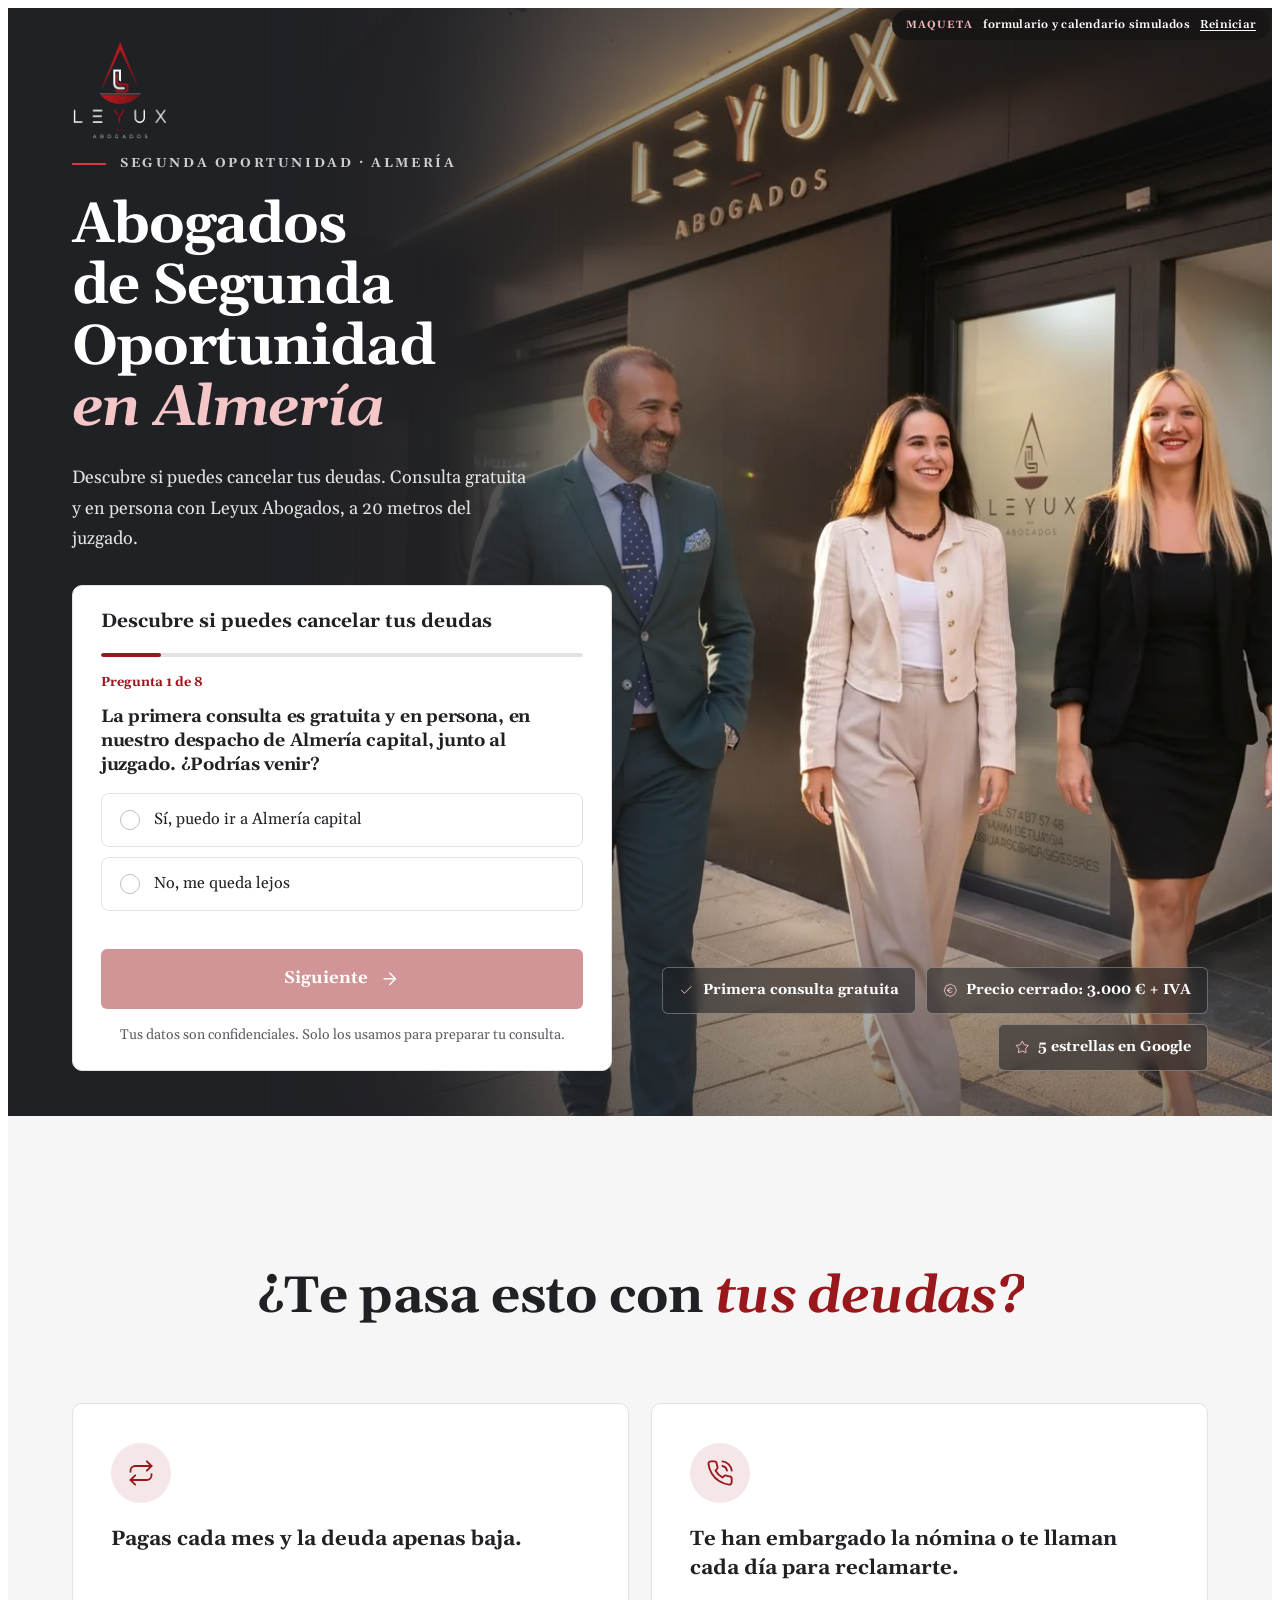
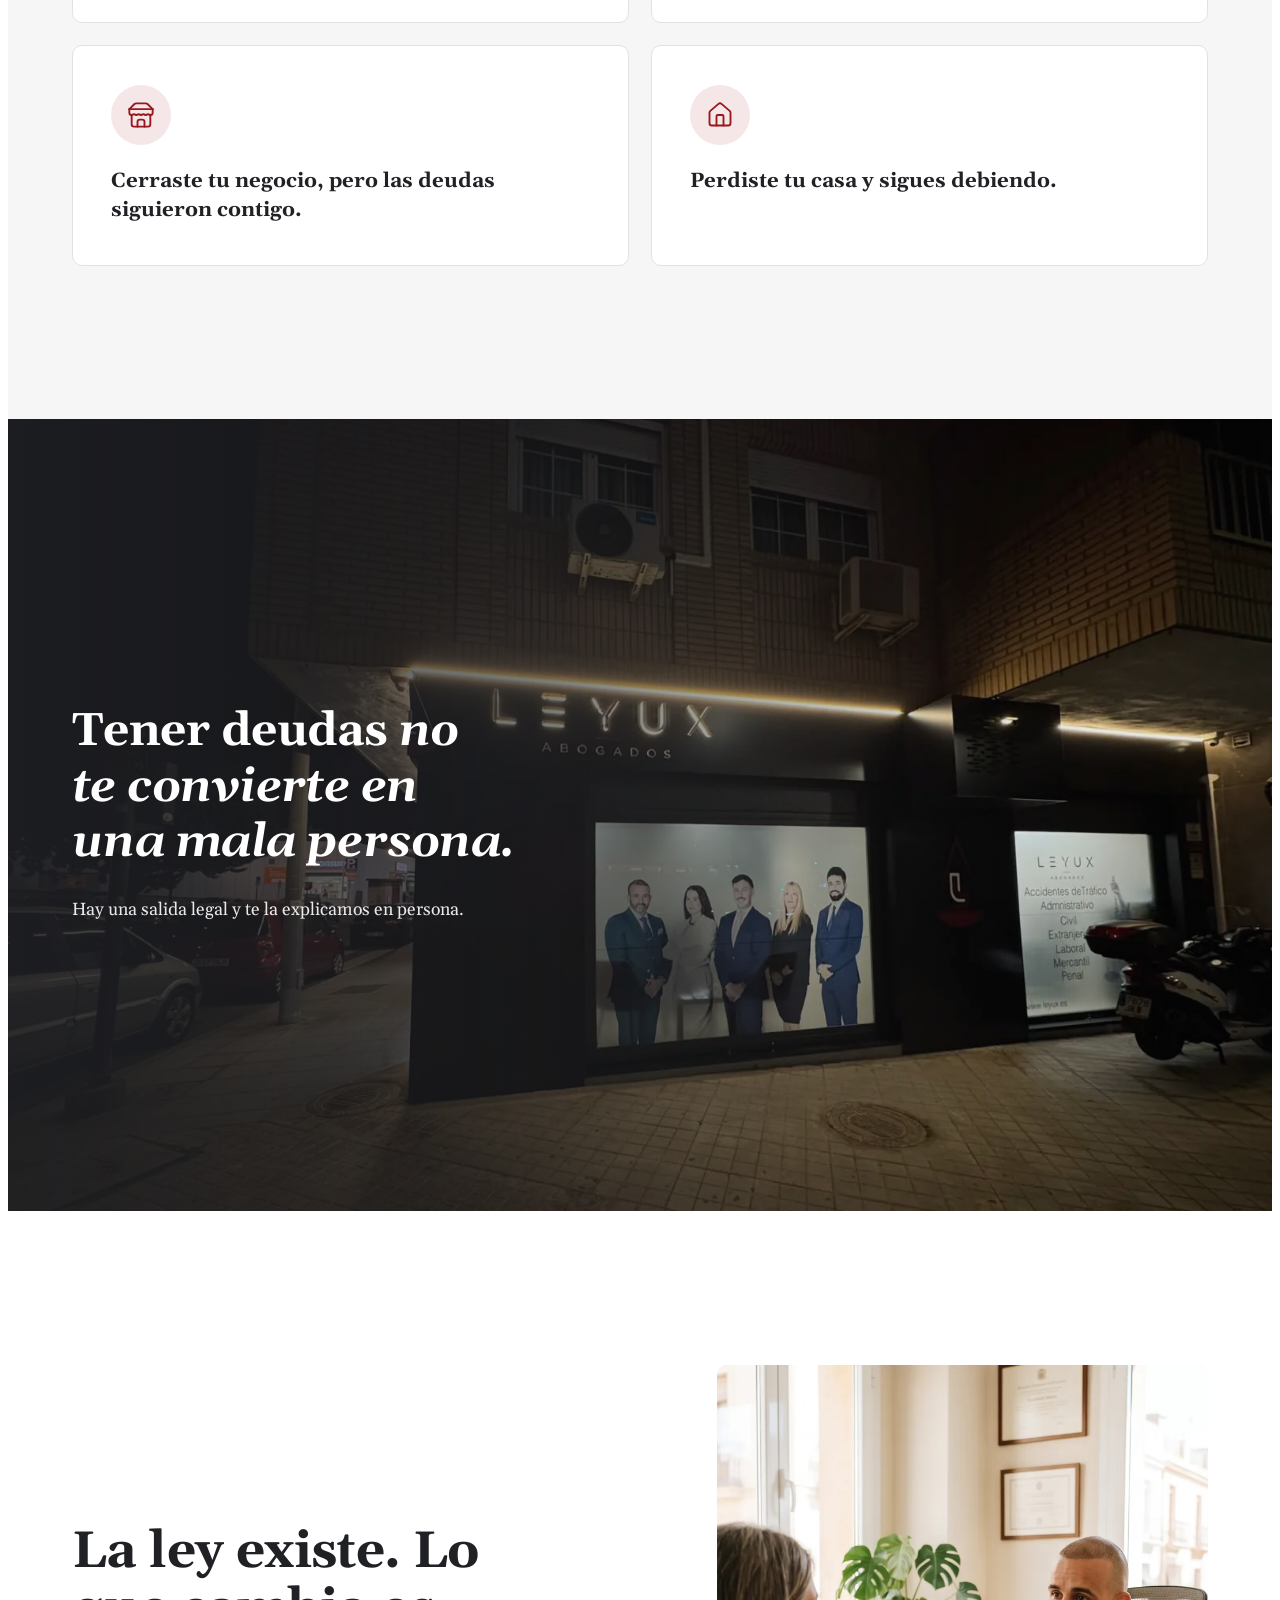
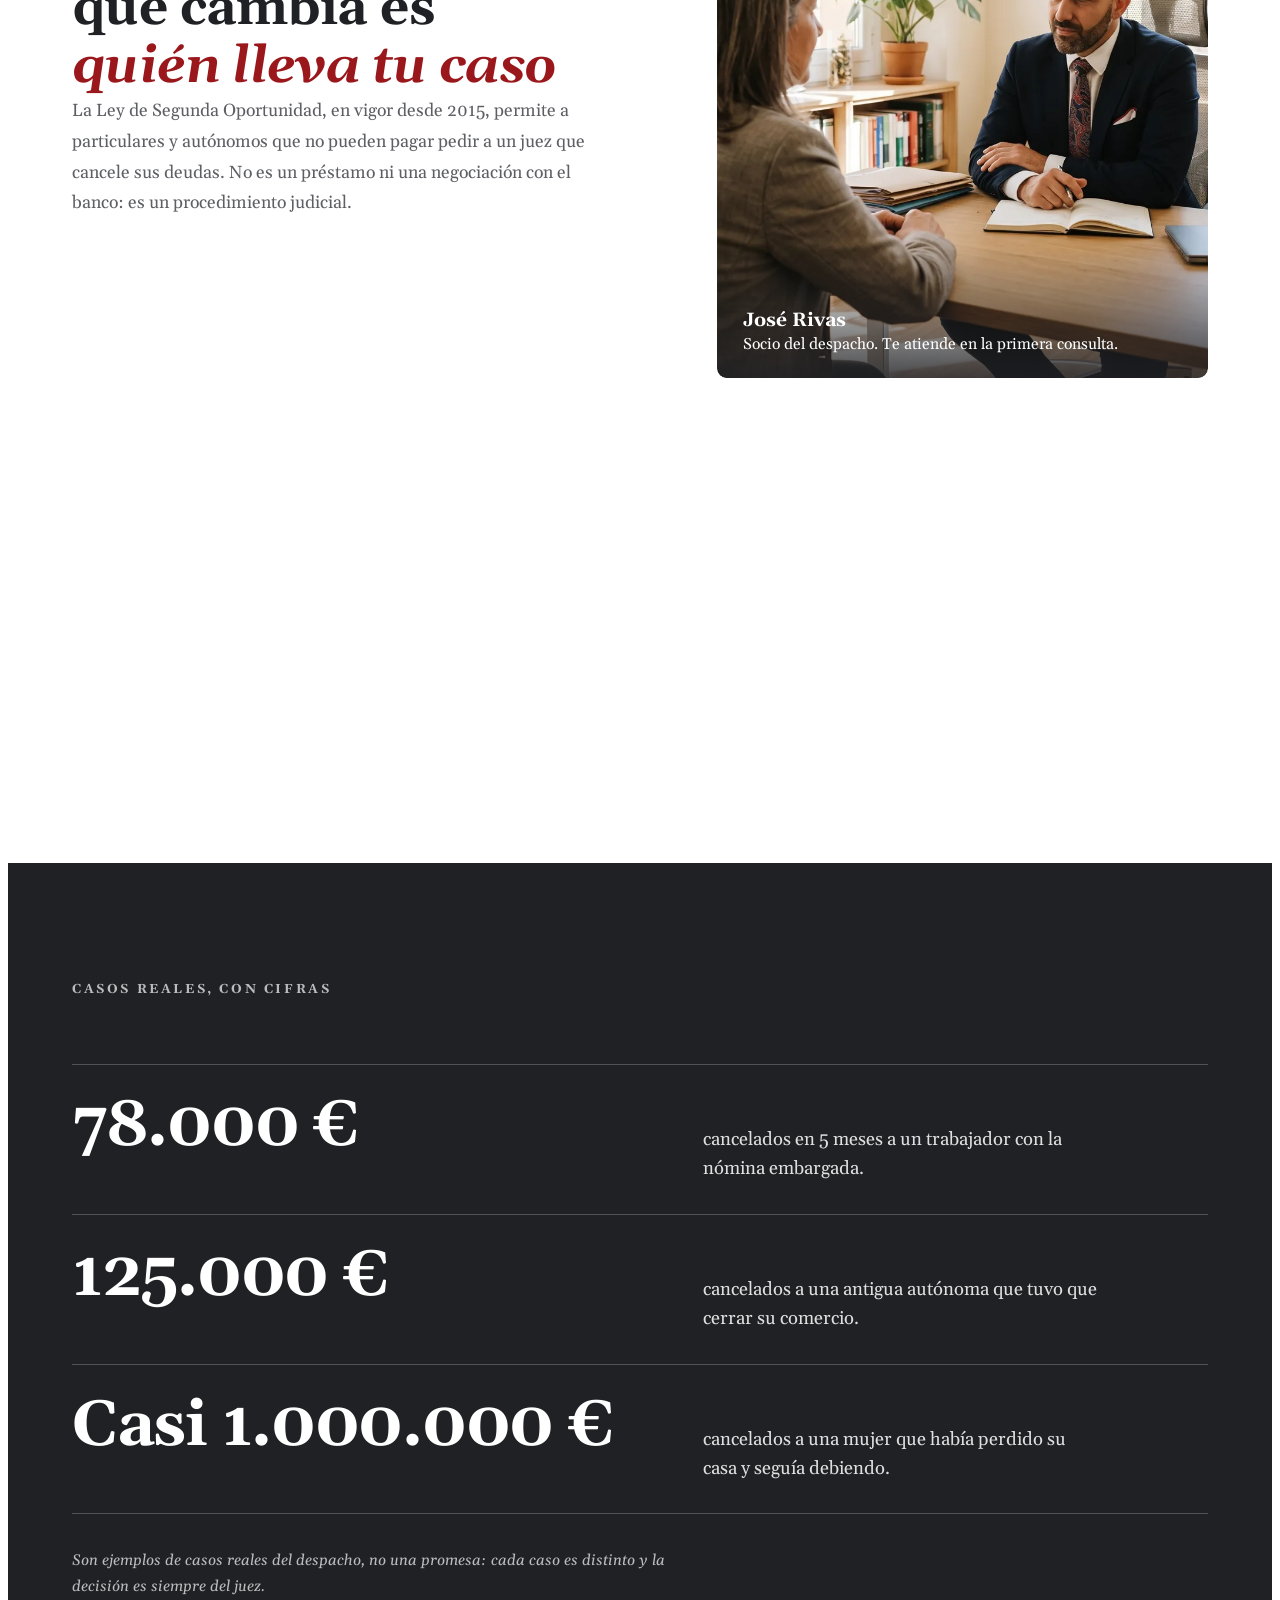
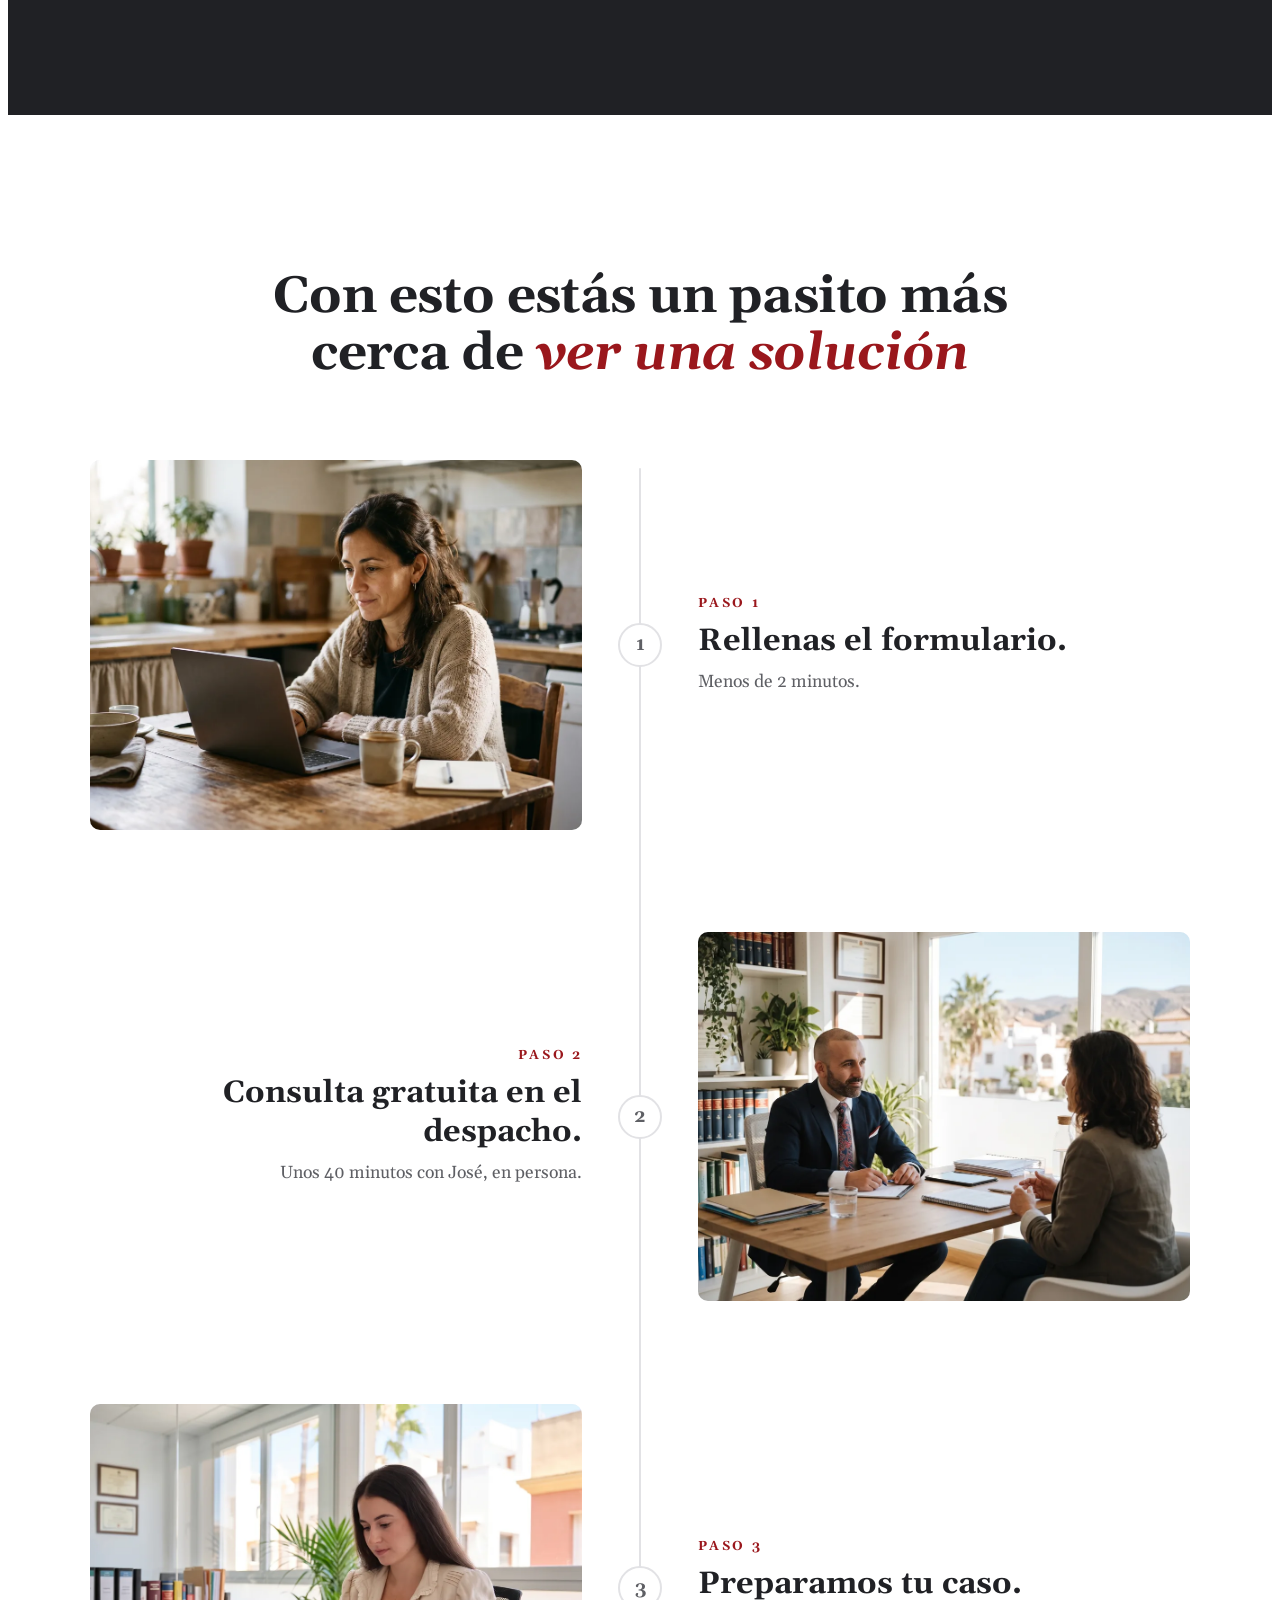
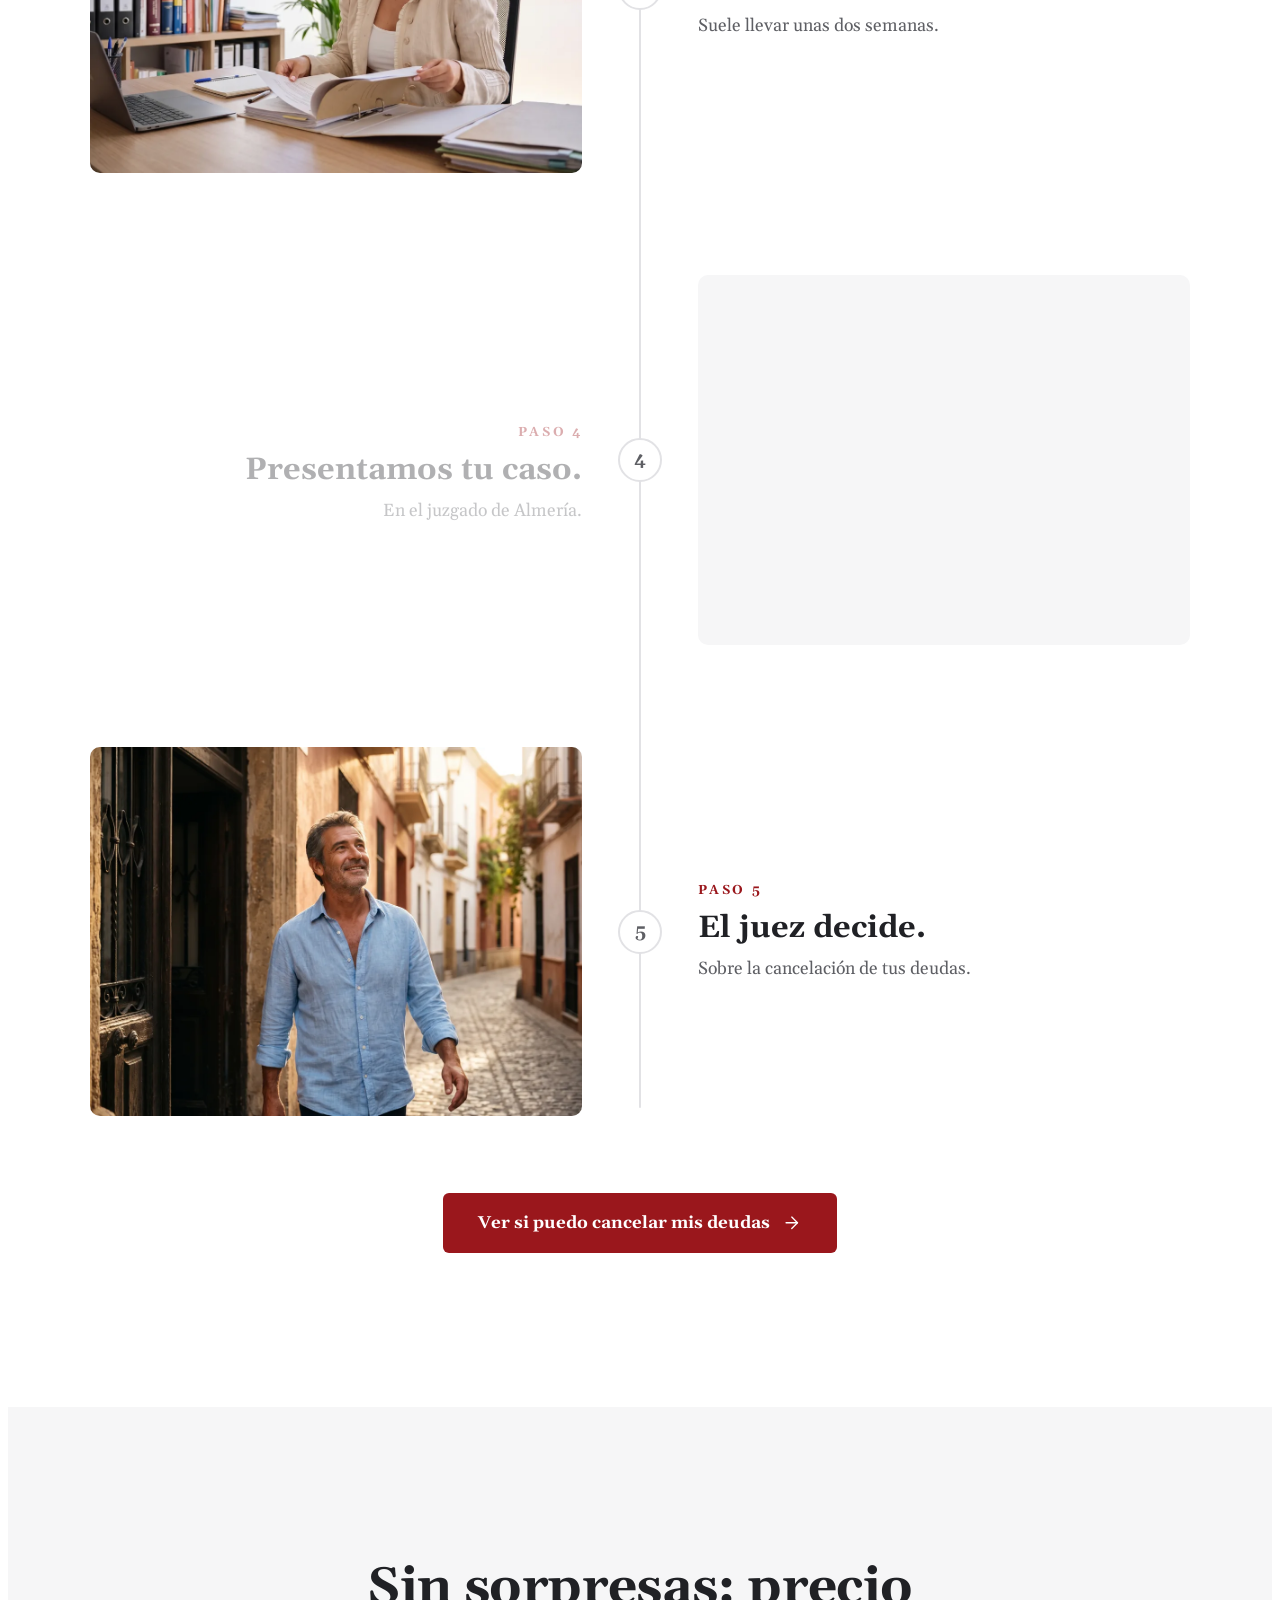
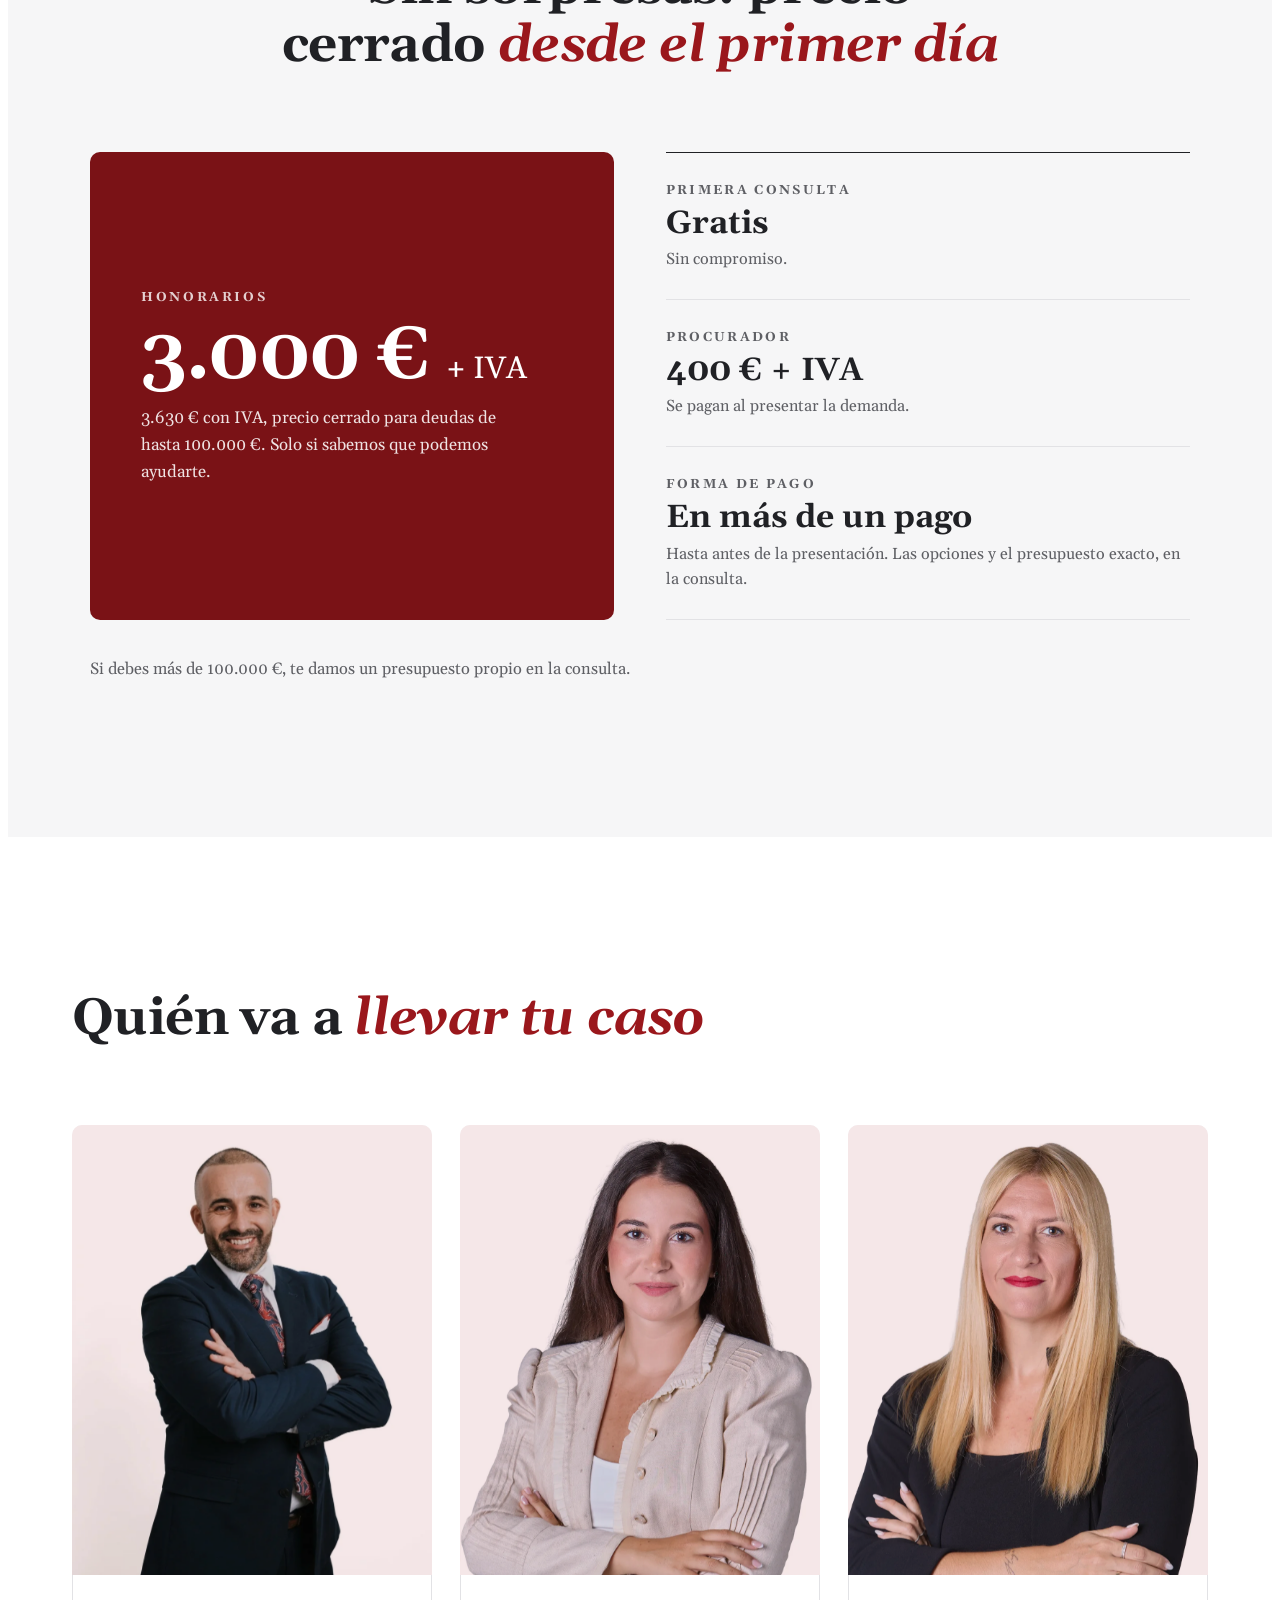
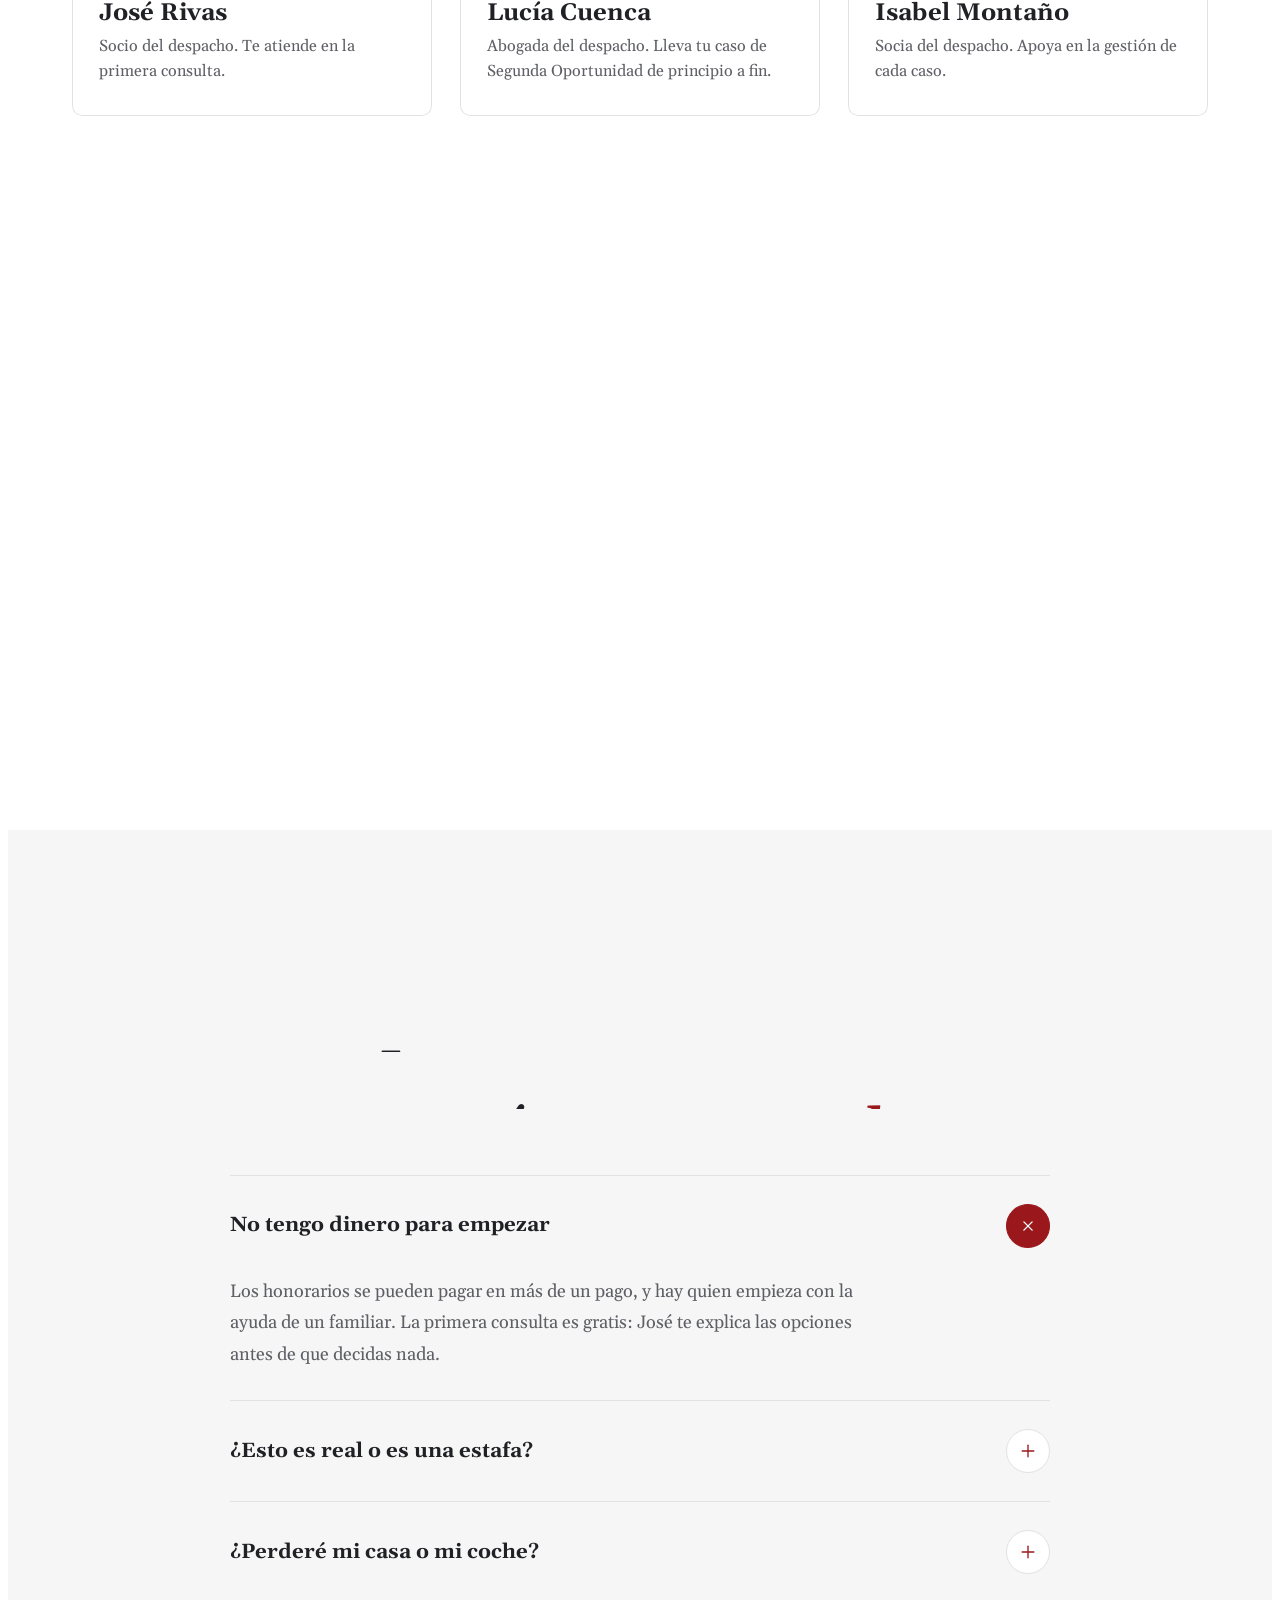
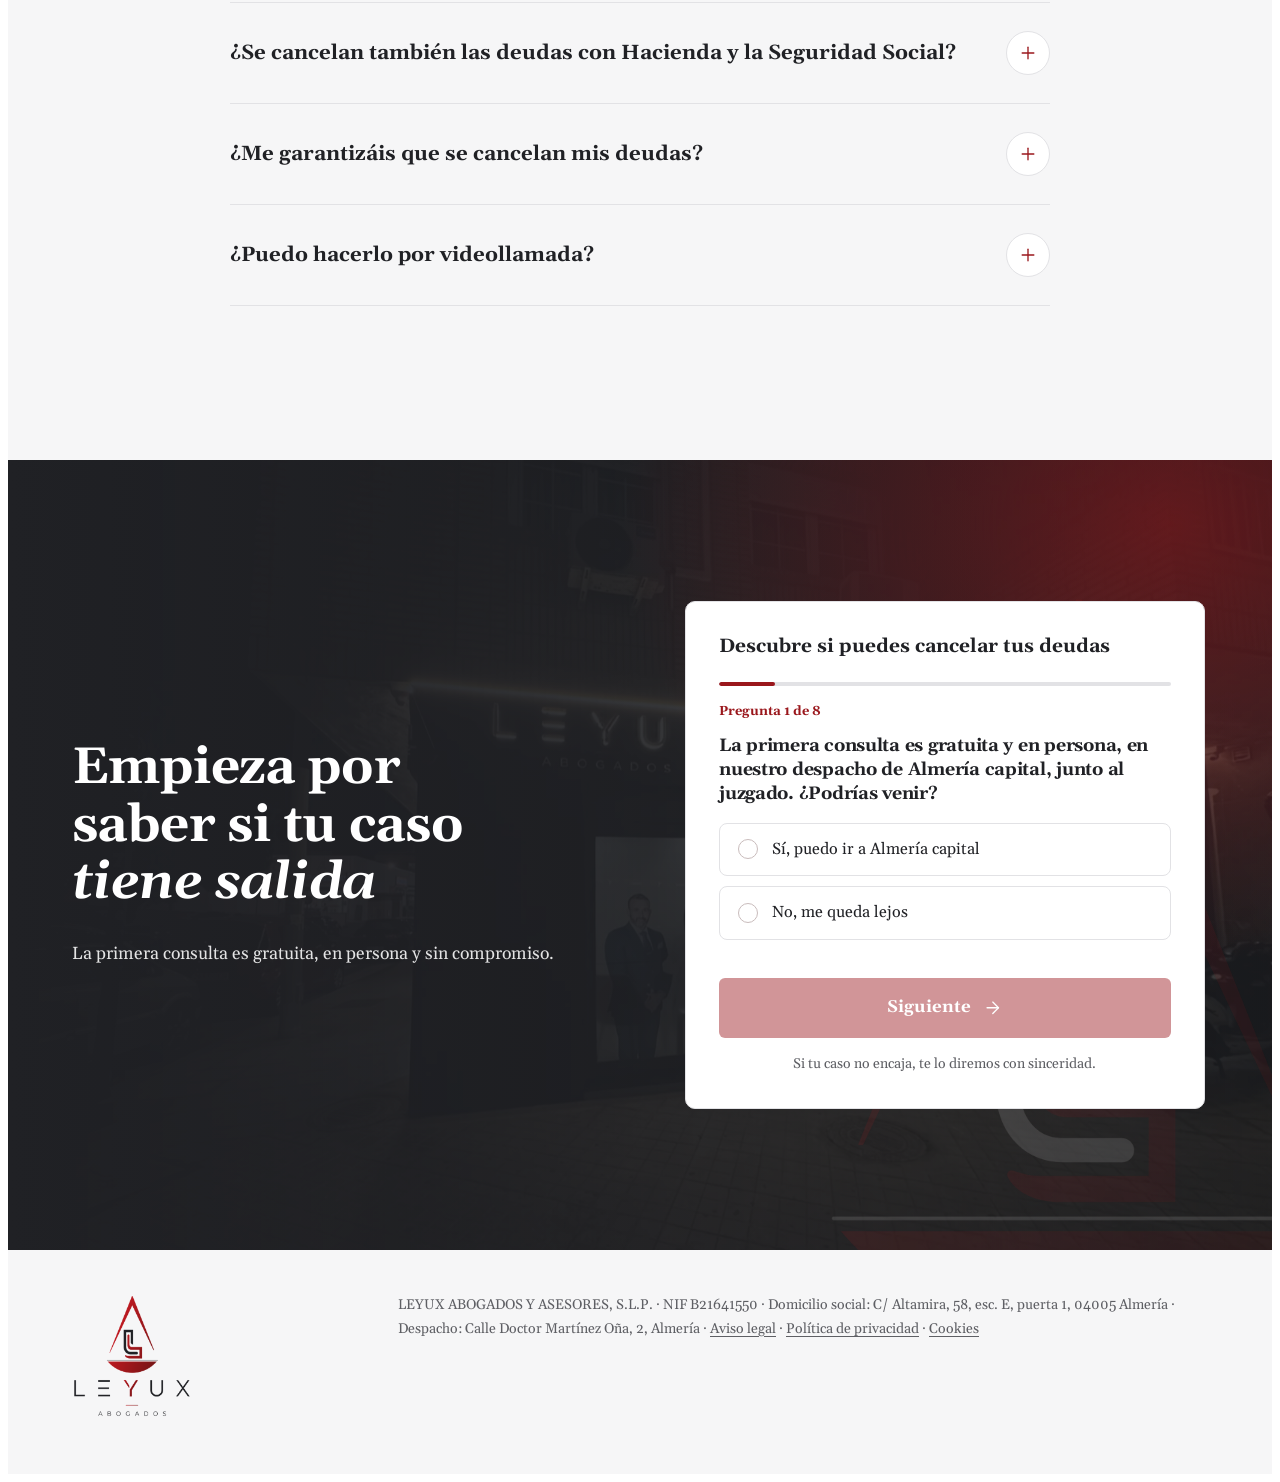
==== commit e77eaa01: "Arregla texto blanco del formulario, pie de foto de José y alto del hero" ====
--- a/index.html
+++ b/index.html
@@ -10,7 +10,7 @@
 <link rel="preconnect" href="https://fonts.googleapis.com">
 <link rel="preconnect" href="https://fonts.gstatic.com" crossorigin>
 <link href="https://fonts.googleapis.com/css2?family=Gelasio:ital,wght@0,400;0,700;1,400;1,700&display=swap" rel="stylesheet">
-<link rel="stylesheet" href="css/styles.css?v=1795628124">
+<link rel="stylesheet" href="css/styles.css?v=1795631178">
 </head>
 <body>
 <div class="lyx" id="lyx">
@@ -253,7 +253,7 @@
   <path d="m12 5 7 7-7 7" /></svg></a>
 
 </div>
-<script src="js/main.js?v=1795628124" defer></script>
-<script src="js/demo.js?v=1795628124" defer></script>
+<script src="js/main.js?v=1795631178" defer></script>
+<script src="js/demo.js?v=1795631178" defer></script>
 </body>
 </html>
--- a/css/styles.css
+++ b/css/styles.css
@@ -78,7 +78,7 @@
 .lyx .chips svg { color: #F4C6C8; }
 
 /* Tarjeta de formulario (marcador de GHL) */
-.lyx .card { background: #fff; border: 1px solid var(--line); border-radius: 10px; padding: clamp(24px, 2.6vw, 34px); max-width: 520px; }
+.lyx .card { color: var(--ink); background: #fff; border: 1px solid var(--line); border-radius: 10px; padding: clamp(24px, 2.6vw, 34px); max-width: 520px; }
 .lyx .card__title { font-weight: 700; font-size: 1.2rem; line-height: 1.3; }
 .lyx .card__sub { font-size: .95rem; color: var(--muted); margin-top: 4px; }
 .lyx .card__q { font-size: 13px; font-weight: 700; letter-spacing: .08em; text-transform: uppercase; color: var(--red); margin: 18px 0 14px; }
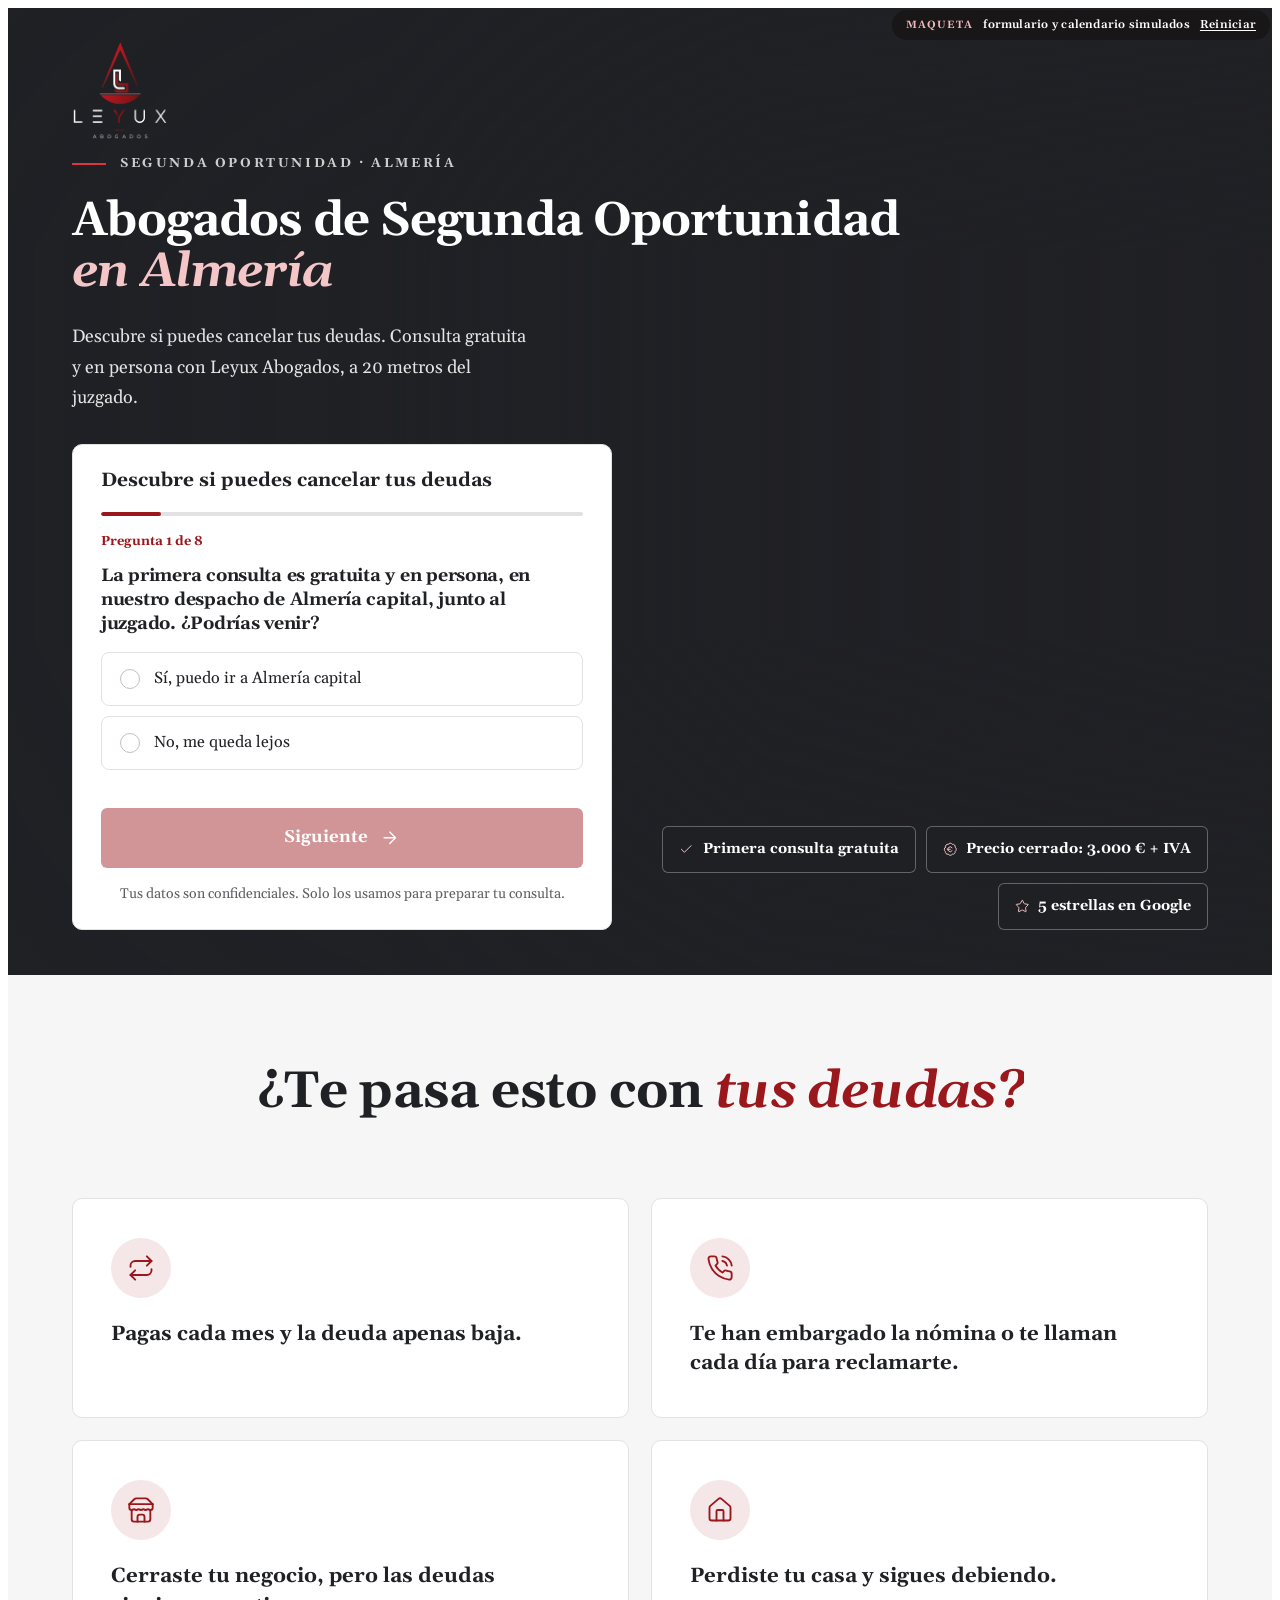
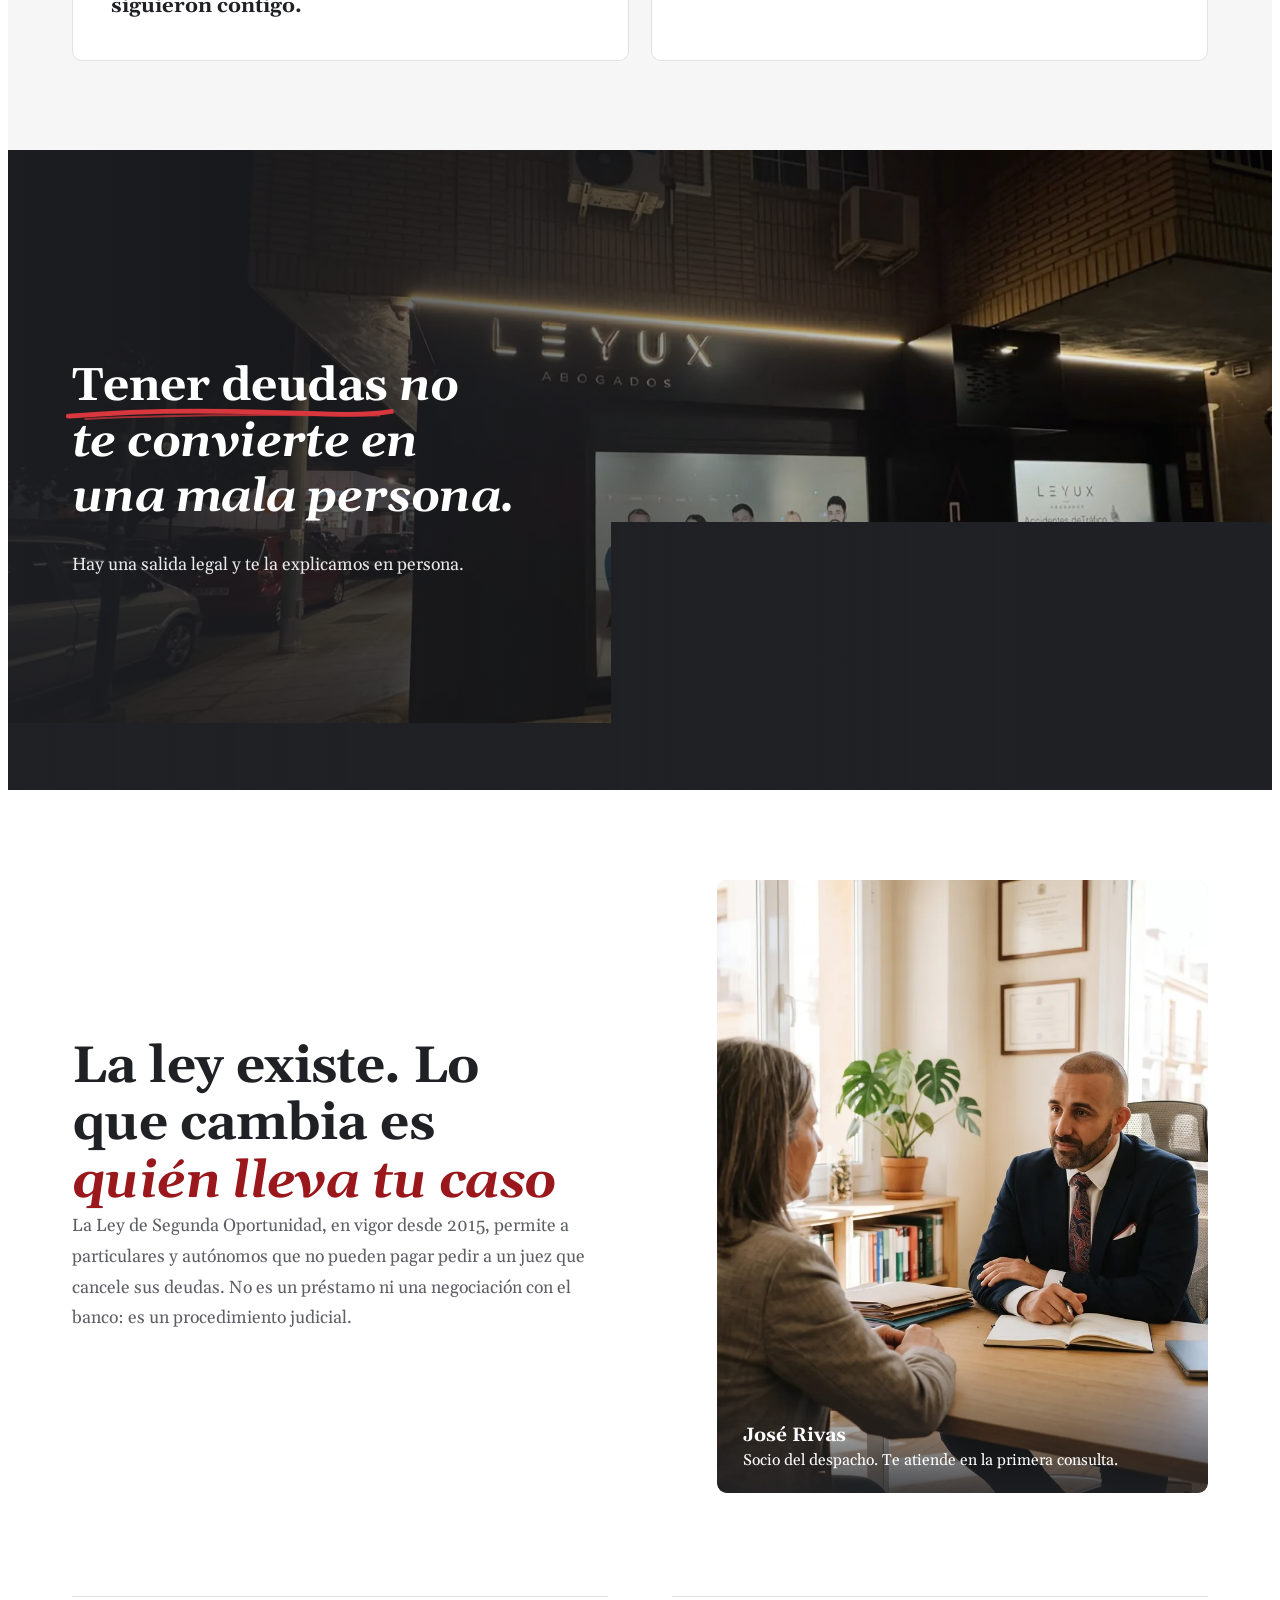
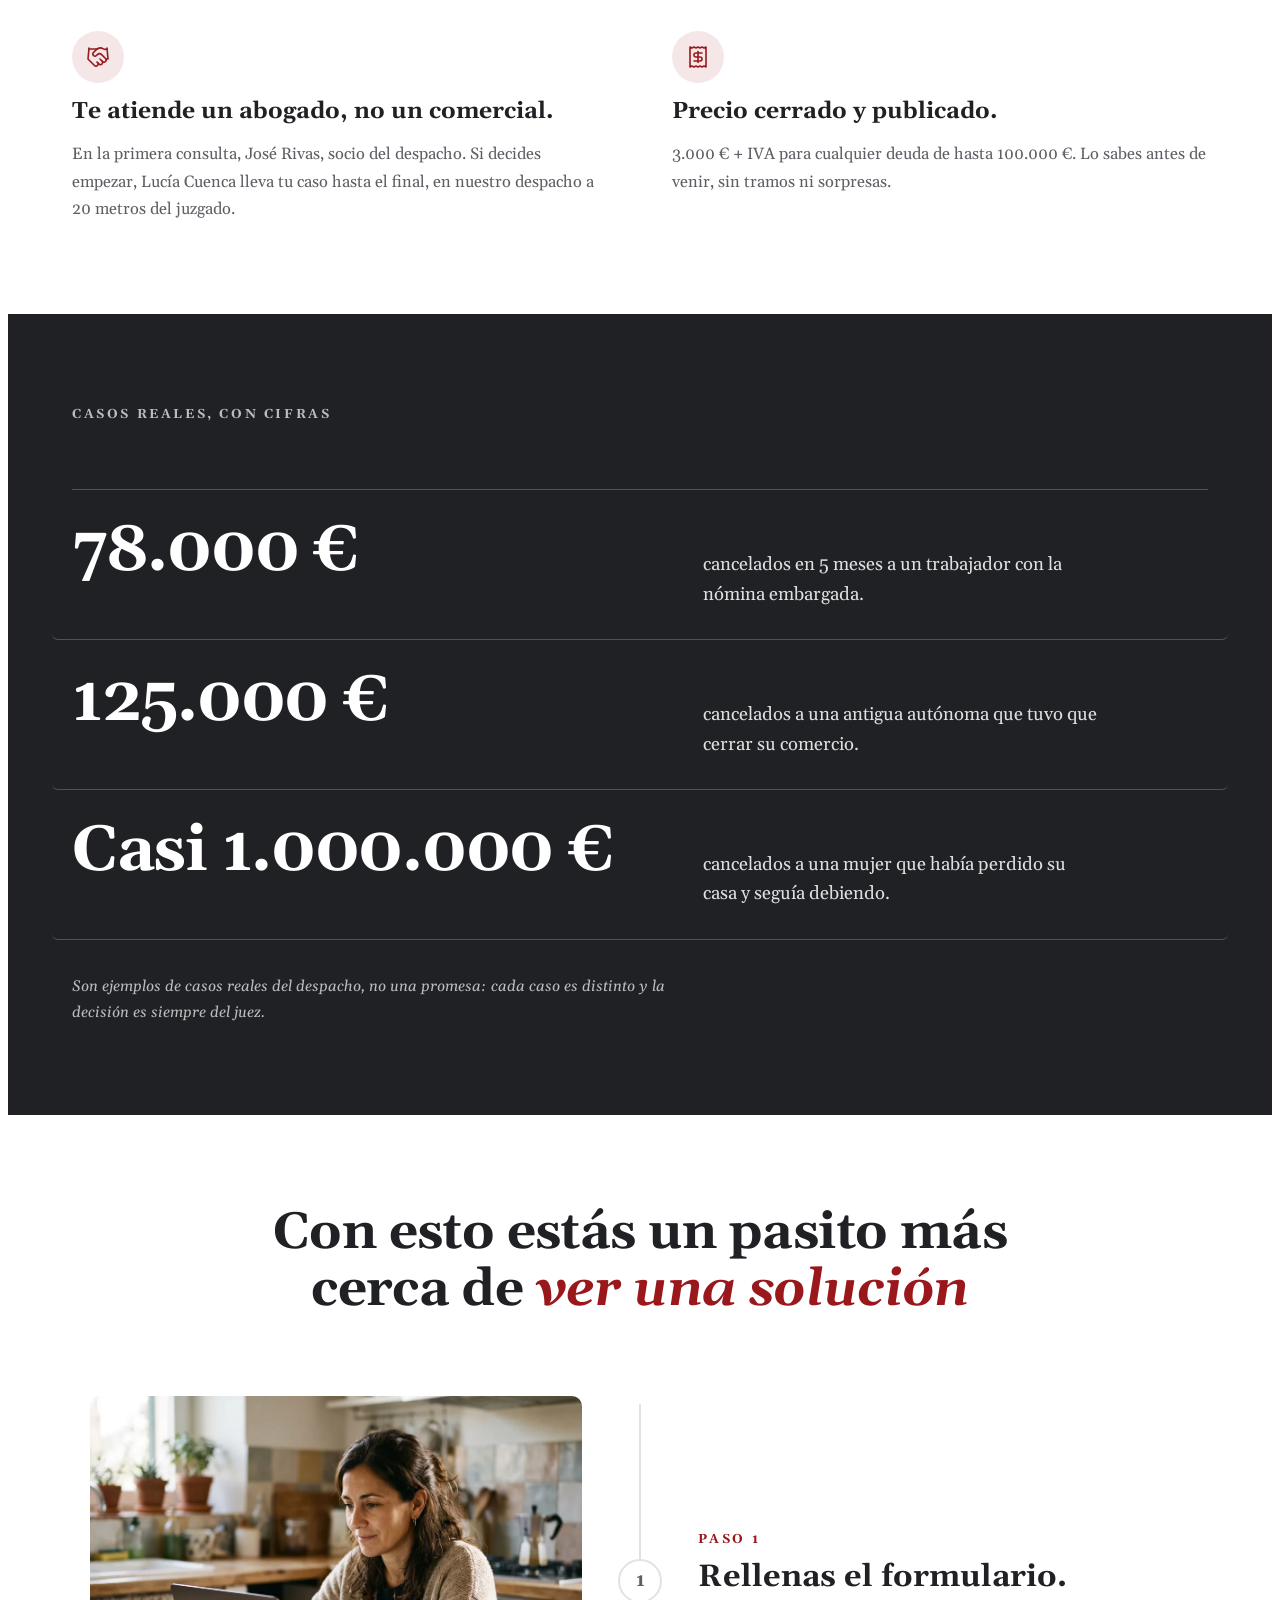
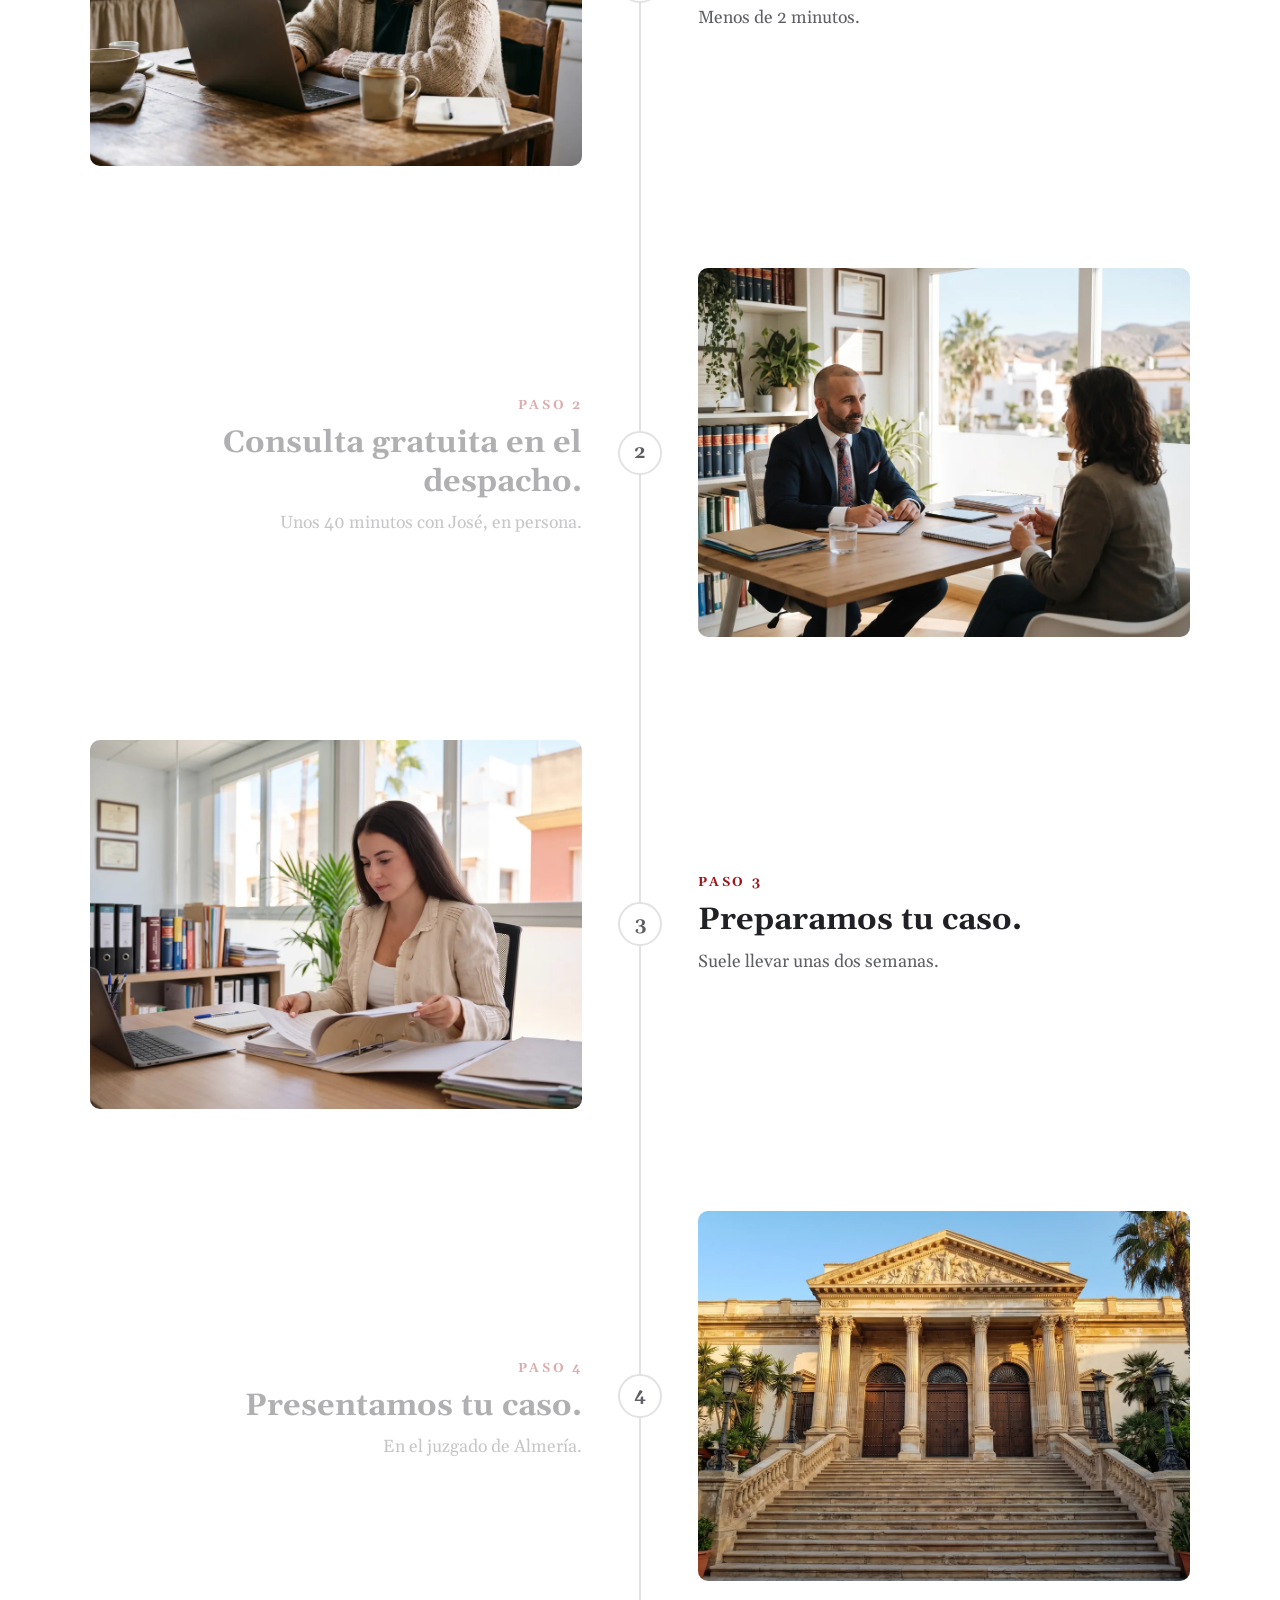
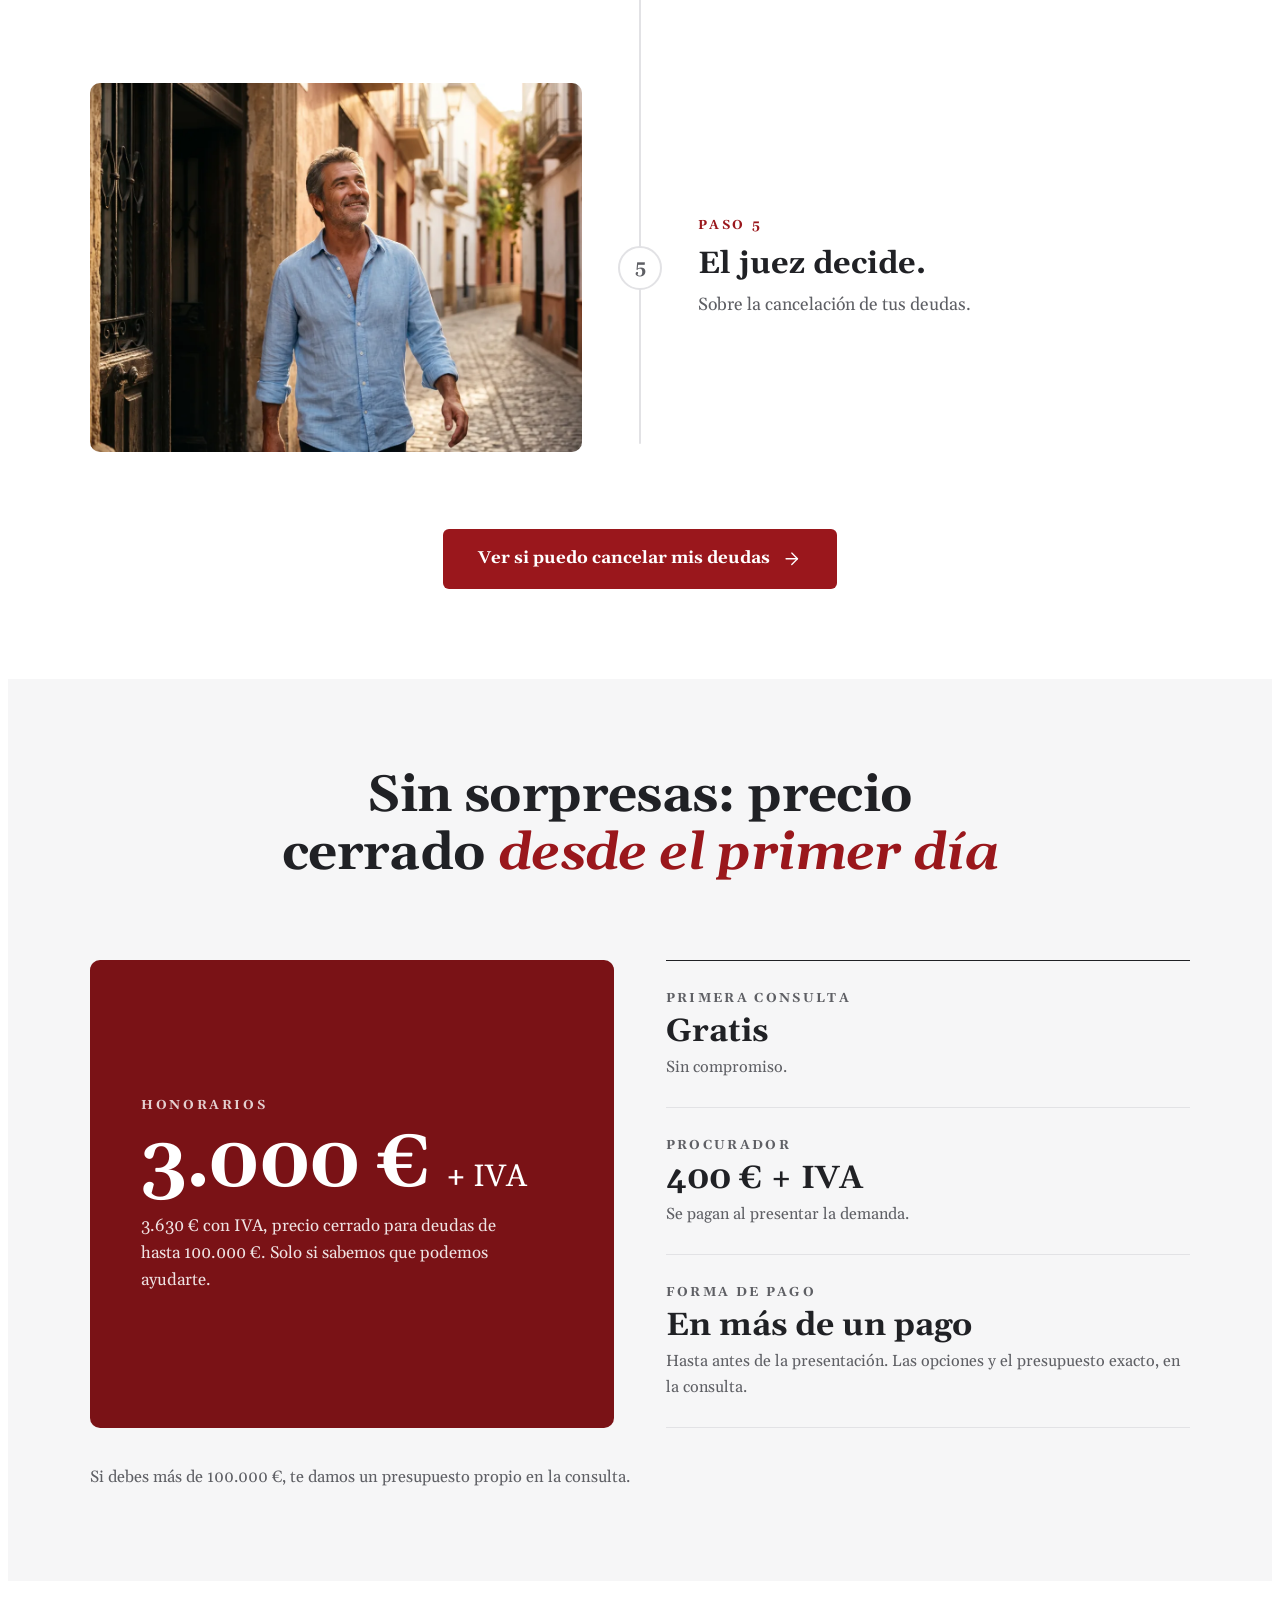
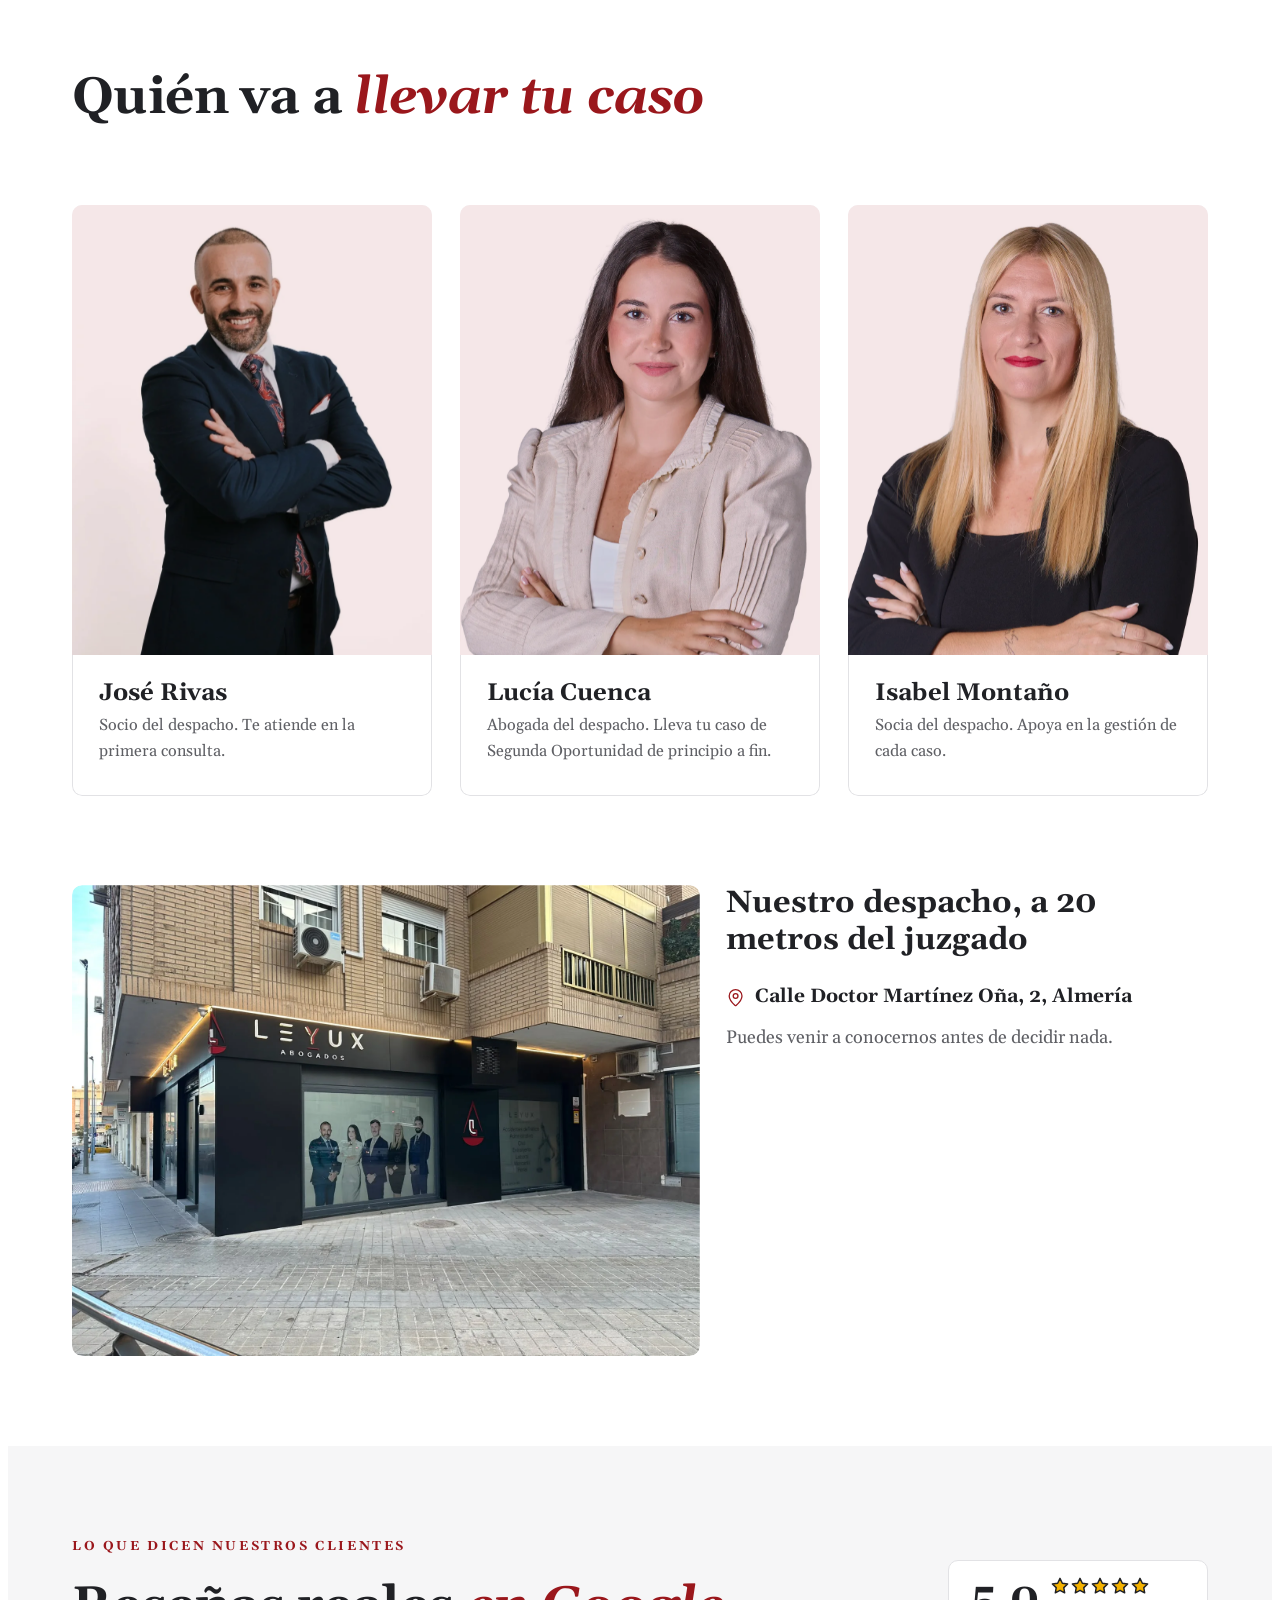
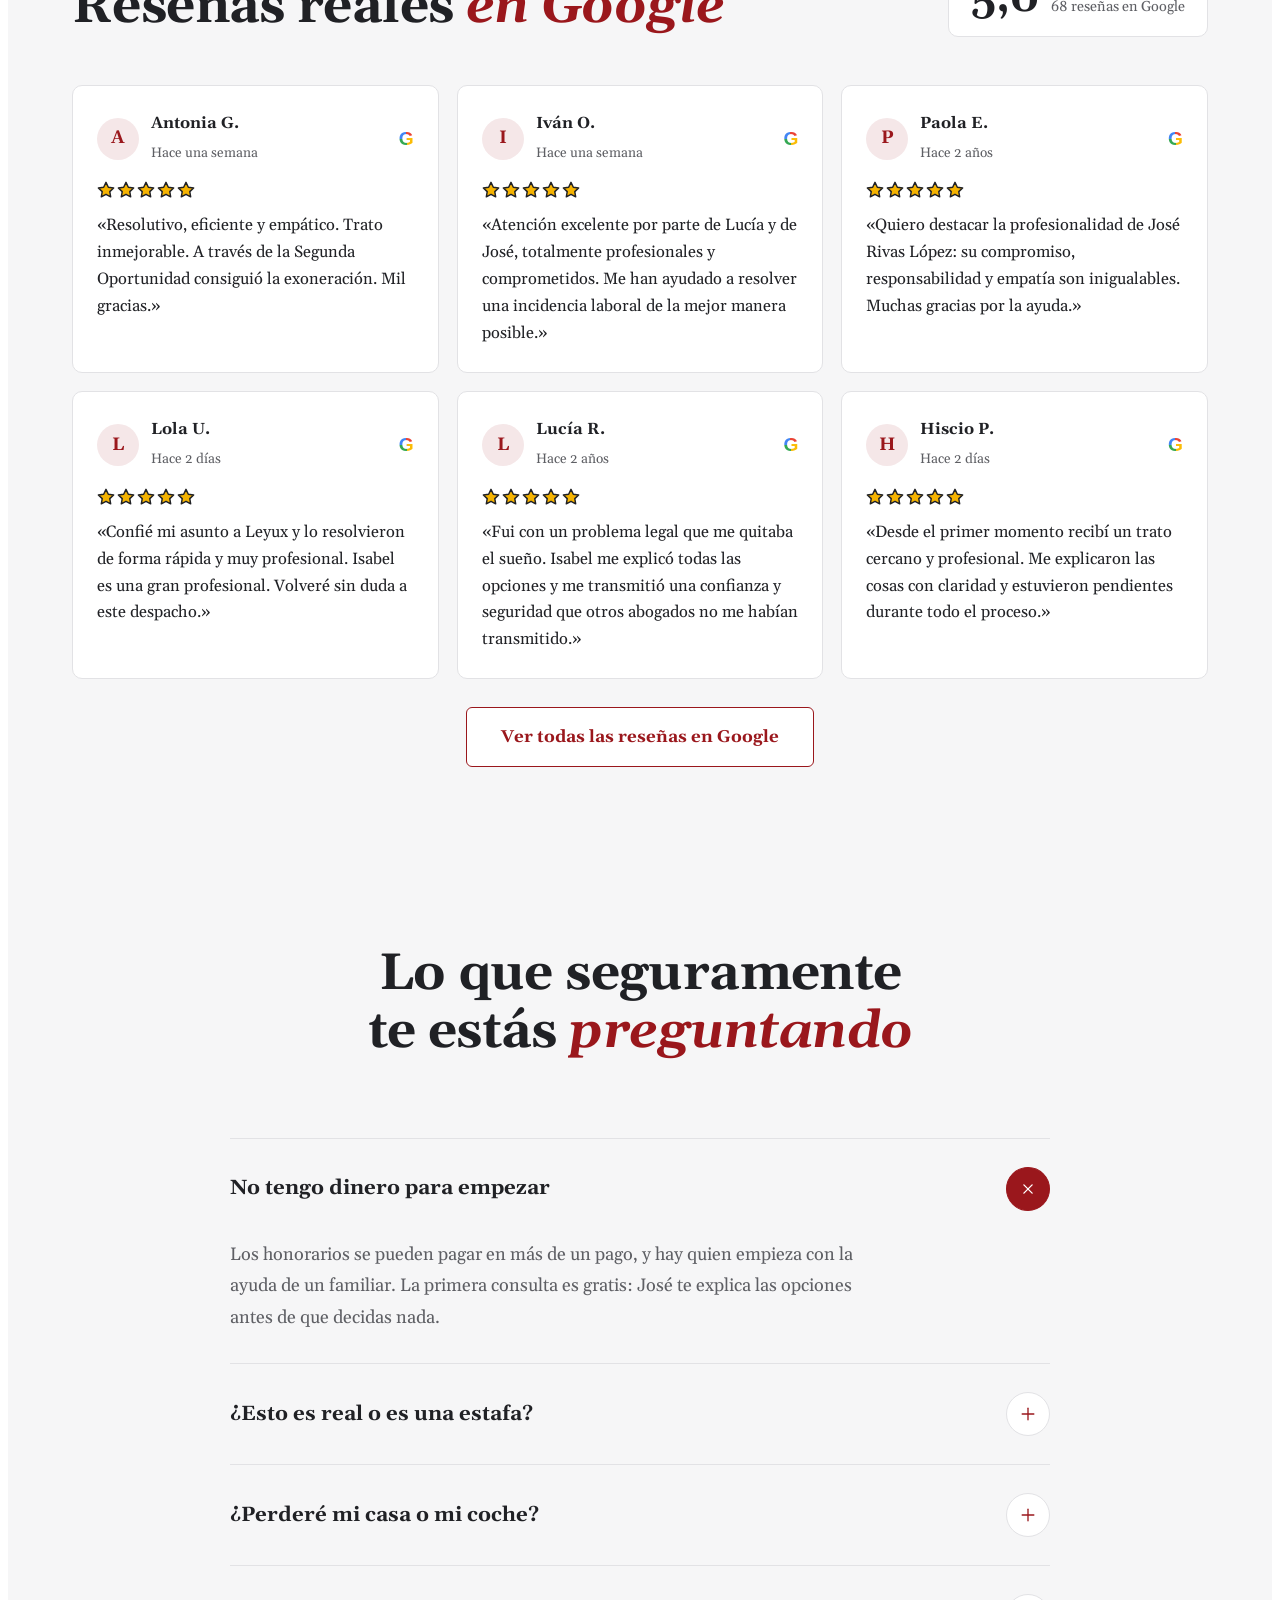
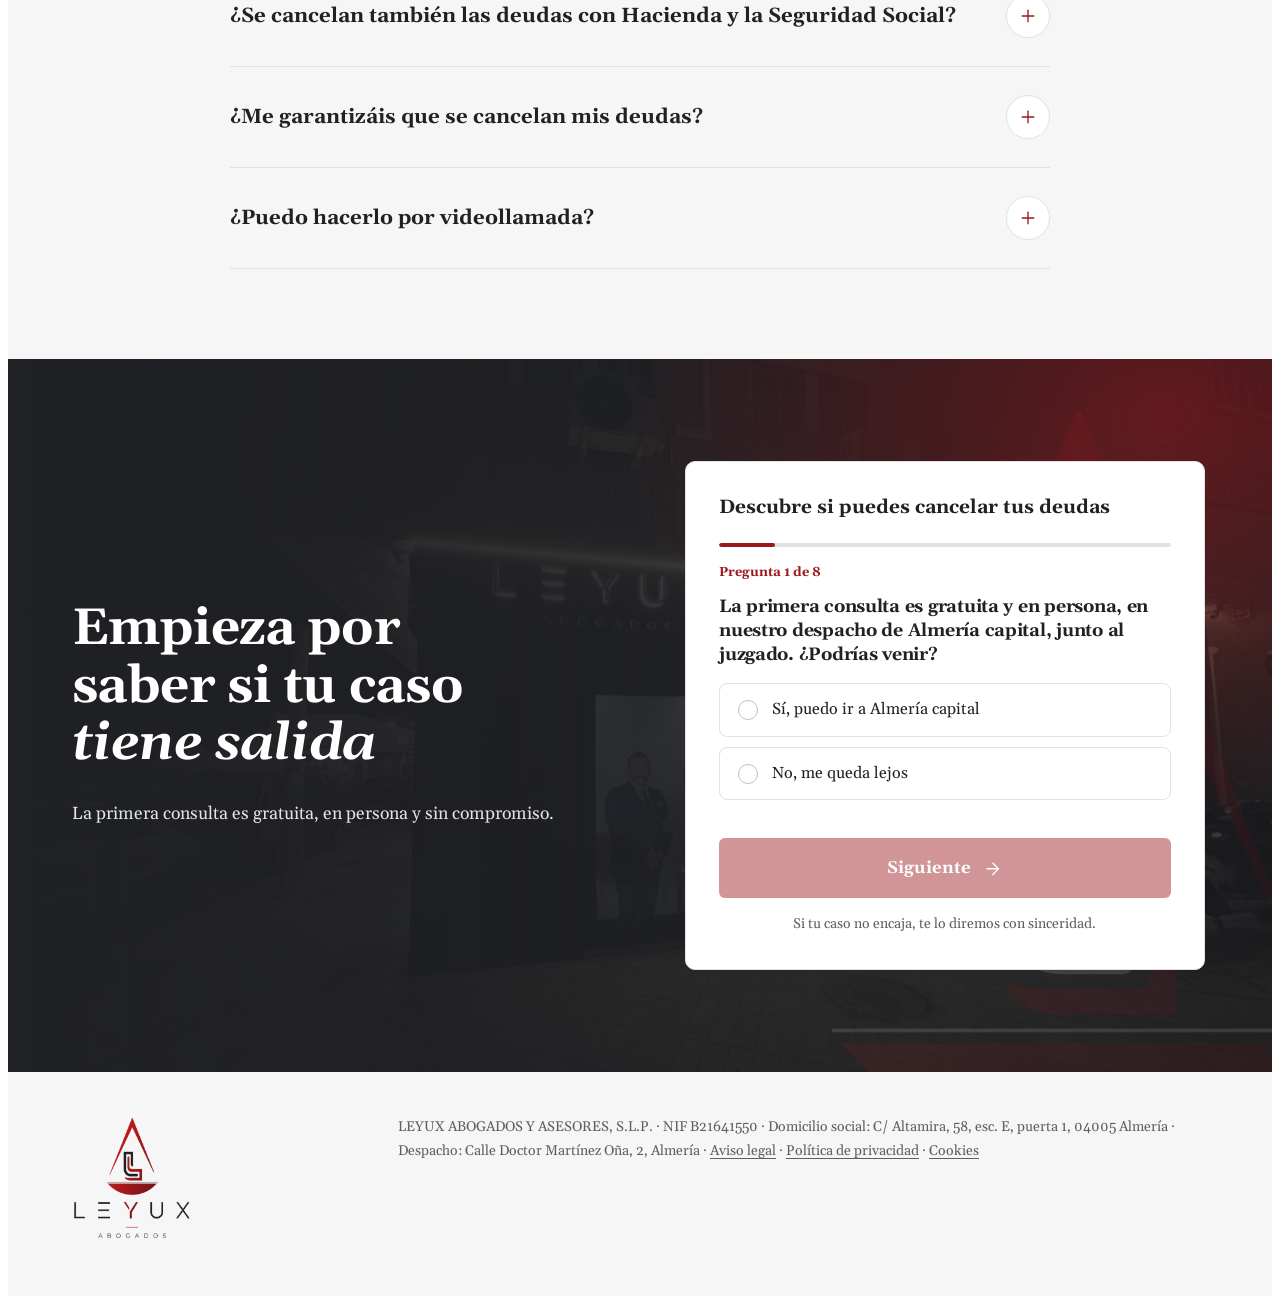
==== commit 43e18e9c: "Hero con fotos reales en movimiento, reseñas de Google, trazo rojo, hover en casos y menos espacio e" ====
--- a/index.html
+++ b/index.html
@@ -10,7 +10,7 @@
 <link rel="preconnect" href="https://fonts.googleapis.com">
 <link rel="preconnect" href="https://fonts.gstatic.com" crossorigin>
 <link href="https://fonts.googleapis.com/css2?family=Gelasio:ital,wght@0,400;0,700;1,400;1,700&display=swap" rel="stylesheet">
-<link rel="stylesheet" href="css/styles.css?v=1795631178">
+<link rel="stylesheet" href="css/styles.css?v=1795691384">
 </head>
 <body>
 <div class="lyx" id="lyx">
@@ -18,8 +18,12 @@
 <!-- ═════════ 1 · HERO ═════════ -->
 <section class="hero" id="inicio">
   <div class="hero__media" aria-hidden="true">
-    <img class="hero__img" src="img/hero-equipo.webp" alt="" width="1920" height="1072" fetchpriority="high">
-    <video class="hero__vid" muted loop playsinline preload="auto" poster="img/hero-equipo.webp"><source src="img/hero-equipo.mp4" type="video/mp4"></video>
+    <div class="hero__slides">
+      <img class="hero__img hero__s" src="img/puerta.webp" alt="" width="1600" height="1200" fetchpriority="high">
+      <img class="hero__s" src="img/fachada-dia.webp" alt="" width="1600" height="1200">
+      <img class="hero__s" src="img/fachada-noche.webp" alt="" width="1600" height="1200">
+      <img class="hero__s hero__s--team" src="img/equipo-despacho.webp" alt="" width="1600" height="1200">
+    </div>
     <div class="hero__shade"></div>
   </div>
   <header class="hero__top wrap">
@@ -87,7 +91,7 @@
   <img class="bleed__img" src="img/fachada-noche.webp" alt="" loading="lazy" data-parallax>
   <div class="bleed__shade"></div>
   <div class="wrap bleed__in">
-    <p class="bleed__big" data-split>Tener deudas <em>no te convierte en una mala persona.</em></p>
+    <p class="bleed__big" data-split><span class="trazo">Tener deudas</span> <em>no te convierte en una mala persona.</em></p>
     <p class="bleed__small reveal">Hay una salida legal y te la explicamos en persona.</p>
   </div>
 </section>
@@ -194,6 +198,31 @@
 </section>
 
 <!-- 7 · Reseñas: no se publica hasta tener las reseñas reales de Google -->
+
+<!-- ═════════ 7 · RESEÑAS DE GOOGLE ═════════ -->
+<!-- Reseñas reales de la ficha de Google (5,0 · 68 reseñas, 26-11-2026). En GHL se puede sustituir por el widget de reseñas conectado. -->
+<section class="section rv" id="resenas">
+  <div class="wrap">
+    <div class="rv__head">
+      <div>
+        <p class="eyebrow">Lo que dicen nuestros clientes</p>
+        <h2 data-split class="display">Reseñas reales <em>en Google</em></h2>
+      </div>
+      <a class="rv__score" href="https://www.google.com/maps/place/?q=place_id:ChIJky3GoLOdeg0RcsI4-6xEfxs" target="_blank" rel="noopener">
+        <span class="rv__num">5,0</span><span class="rv__stars" aria-label="5 de 5 estrellas"><svg viewBox="0 0 20 20" aria-hidden="true"><path d="M10 1.5l2.6 5.4 5.9.8-4.3 4.1 1 5.8L10 14.8l-5.2 2.8 1-5.8L1.5 7.7l5.9-.8z"/></svg><svg viewBox="0 0 20 20" aria-hidden="true"><path d="M10 1.5l2.6 5.4 5.9.8-4.3 4.1 1 5.8L10 14.8l-5.2 2.8 1-5.8L1.5 7.7l5.9-.8z"/></svg><svg viewBox="0 0 20 20" aria-hidden="true"><path d="M10 1.5l2.6 5.4 5.9.8-4.3 4.1 1 5.8L10 14.8l-5.2 2.8 1-5.8L1.5 7.7l5.9-.8z"/></svg><svg viewBox="0 0 20 20" aria-hidden="true"><path d="M10 1.5l2.6 5.4 5.9.8-4.3 4.1 1 5.8L10 14.8l-5.2 2.8 1-5.8L1.5 7.7l5.9-.8z"/></svg><svg viewBox="0 0 20 20" aria-hidden="true"><path d="M10 1.5l2.6 5.4 5.9.8-4.3 4.1 1 5.8L10 14.8l-5.2 2.8 1-5.8L1.5 7.7l5.9-.8z"/></svg></span><span class="rv__count">68 reseñas en Google</span>
+      </a>
+    </div>
+    <div class="rv__grid" data-stagger>
+      <figure class="rv__card"><div class="rv__top"><span class="rv__av">A</span><div><b>Antonia G.</b><small>Hace una semana</small></div><span class="rv__g" aria-hidden="true">G</span></div><span class="rv__stars" aria-label="5 de 5 estrellas"><svg viewBox="0 0 20 20" aria-hidden="true"><path d="M10 1.5l2.6 5.4 5.9.8-4.3 4.1 1 5.8L10 14.8l-5.2 2.8 1-5.8L1.5 7.7l5.9-.8z"/></svg><svg viewBox="0 0 20 20" aria-hidden="true"><path d="M10 1.5l2.6 5.4 5.9.8-4.3 4.1 1 5.8L10 14.8l-5.2 2.8 1-5.8L1.5 7.7l5.9-.8z"/></svg><svg viewBox="0 0 20 20" aria-hidden="true"><path d="M10 1.5l2.6 5.4 5.9.8-4.3 4.1 1 5.8L10 14.8l-5.2 2.8 1-5.8L1.5 7.7l5.9-.8z"/></svg><svg viewBox="0 0 20 20" aria-hidden="true"><path d="M10 1.5l2.6 5.4 5.9.8-4.3 4.1 1 5.8L10 14.8l-5.2 2.8 1-5.8L1.5 7.7l5.9-.8z"/></svg><svg viewBox="0 0 20 20" aria-hidden="true"><path d="M10 1.5l2.6 5.4 5.9.8-4.3 4.1 1 5.8L10 14.8l-5.2 2.8 1-5.8L1.5 7.7l5.9-.8z"/></svg></span><blockquote>«Resolutivo, eficiente y empático. Trato inmejorable. A través de la Segunda Oportunidad consiguió la exoneración. Mil gracias.»</blockquote></figure>
+      <figure class="rv__card"><div class="rv__top"><span class="rv__av">I</span><div><b>Iván O.</b><small>Hace una semana</small></div><span class="rv__g" aria-hidden="true">G</span></div><span class="rv__stars" aria-label="5 de 5 estrellas"><svg viewBox="0 0 20 20" aria-hidden="true"><path d="M10 1.5l2.6 5.4 5.9.8-4.3 4.1 1 5.8L10 14.8l-5.2 2.8 1-5.8L1.5 7.7l5.9-.8z"/></svg><svg viewBox="0 0 20 20" aria-hidden="true"><path d="M10 1.5l2.6 5.4 5.9.8-4.3 4.1 1 5.8L10 14.8l-5.2 2.8 1-5.8L1.5 7.7l5.9-.8z"/></svg><svg viewBox="0 0 20 20" aria-hidden="true"><path d="M10 1.5l2.6 5.4 5.9.8-4.3 4.1 1 5.8L10 14.8l-5.2 2.8 1-5.8L1.5 7.7l5.9-.8z"/></svg><svg viewBox="0 0 20 20" aria-hidden="true"><path d="M10 1.5l2.6 5.4 5.9.8-4.3 4.1 1 5.8L10 14.8l-5.2 2.8 1-5.8L1.5 7.7l5.9-.8z"/></svg><svg viewBox="0 0 20 20" aria-hidden="true"><path d="M10 1.5l2.6 5.4 5.9.8-4.3 4.1 1 5.8L10 14.8l-5.2 2.8 1-5.8L1.5 7.7l5.9-.8z"/></svg></span><blockquote>«Atención excelente por parte de Lucía y de José, totalmente profesionales y comprometidos. Me han ayudado a resolver una incidencia laboral de la mejor manera posible.»</blockquote></figure>
+      <figure class="rv__card"><div class="rv__top"><span class="rv__av">P</span><div><b>Paola E.</b><small>Hace 2 años</small></div><span class="rv__g" aria-hidden="true">G</span></div><span class="rv__stars" aria-label="5 de 5 estrellas"><svg viewBox="0 0 20 20" aria-hidden="true"><path d="M10 1.5l2.6 5.4 5.9.8-4.3 4.1 1 5.8L10 14.8l-5.2 2.8 1-5.8L1.5 7.7l5.9-.8z"/></svg><svg viewBox="0 0 20 20" aria-hidden="true"><path d="M10 1.5l2.6 5.4 5.9.8-4.3 4.1 1 5.8L10 14.8l-5.2 2.8 1-5.8L1.5 7.7l5.9-.8z"/></svg><svg viewBox="0 0 20 20" aria-hidden="true"><path d="M10 1.5l2.6 5.4 5.9.8-4.3 4.1 1 5.8L10 14.8l-5.2 2.8 1-5.8L1.5 7.7l5.9-.8z"/></svg><svg viewBox="0 0 20 20" aria-hidden="true"><path d="M10 1.5l2.6 5.4 5.9.8-4.3 4.1 1 5.8L10 14.8l-5.2 2.8 1-5.8L1.5 7.7l5.9-.8z"/></svg><svg viewBox="0 0 20 20" aria-hidden="true"><path d="M10 1.5l2.6 5.4 5.9.8-4.3 4.1 1 5.8L10 14.8l-5.2 2.8 1-5.8L1.5 7.7l5.9-.8z"/></svg></span><blockquote>«Quiero destacar la profesionalidad de José Rivas López: su compromiso, responsabilidad y empatía son inigualables. Muchas gracias por la ayuda.»</blockquote></figure>
+      <figure class="rv__card"><div class="rv__top"><span class="rv__av">L</span><div><b>Lola U.</b><small>Hace 2 días</small></div><span class="rv__g" aria-hidden="true">G</span></div><span class="rv__stars" aria-label="5 de 5 estrellas"><svg viewBox="0 0 20 20" aria-hidden="true"><path d="M10 1.5l2.6 5.4 5.9.8-4.3 4.1 1 5.8L10 14.8l-5.2 2.8 1-5.8L1.5 7.7l5.9-.8z"/></svg><svg viewBox="0 0 20 20" aria-hidden="true"><path d="M10 1.5l2.6 5.4 5.9.8-4.3 4.1 1 5.8L10 14.8l-5.2 2.8 1-5.8L1.5 7.7l5.9-.8z"/></svg><svg viewBox="0 0 20 20" aria-hidden="true"><path d="M10 1.5l2.6 5.4 5.9.8-4.3 4.1 1 5.8L10 14.8l-5.2 2.8 1-5.8L1.5 7.7l5.9-.8z"/></svg><svg viewBox="0 0 20 20" aria-hidden="true"><path d="M10 1.5l2.6 5.4 5.9.8-4.3 4.1 1 5.8L10 14.8l-5.2 2.8 1-5.8L1.5 7.7l5.9-.8z"/></svg><svg viewBox="0 0 20 20" aria-hidden="true"><path d="M10 1.5l2.6 5.4 5.9.8-4.3 4.1 1 5.8L10 14.8l-5.2 2.8 1-5.8L1.5 7.7l5.9-.8z"/></svg></span><blockquote>«Confié mi asunto a Leyux y lo resolvieron de forma rápida y muy profesional. Isabel es una gran profesional. Volveré sin duda a este despacho.»</blockquote></figure>
+      <figure class="rv__card"><div class="rv__top"><span class="rv__av">L</span><div><b>Lucía R.</b><small>Hace 2 años</small></div><span class="rv__g" aria-hidden="true">G</span></div><span class="rv__stars" aria-label="5 de 5 estrellas"><svg viewBox="0 0 20 20" aria-hidden="true"><path d="M10 1.5l2.6 5.4 5.9.8-4.3 4.1 1 5.8L10 14.8l-5.2 2.8 1-5.8L1.5 7.7l5.9-.8z"/></svg><svg viewBox="0 0 20 20" aria-hidden="true"><path d="M10 1.5l2.6 5.4 5.9.8-4.3 4.1 1 5.8L10 14.8l-5.2 2.8 1-5.8L1.5 7.7l5.9-.8z"/></svg><svg viewBox="0 0 20 20" aria-hidden="true"><path d="M10 1.5l2.6 5.4 5.9.8-4.3 4.1 1 5.8L10 14.8l-5.2 2.8 1-5.8L1.5 7.7l5.9-.8z"/></svg><svg viewBox="0 0 20 20" aria-hidden="true"><path d="M10 1.5l2.6 5.4 5.9.8-4.3 4.1 1 5.8L10 14.8l-5.2 2.8 1-5.8L1.5 7.7l5.9-.8z"/></svg><svg viewBox="0 0 20 20" aria-hidden="true"><path d="M10 1.5l2.6 5.4 5.9.8-4.3 4.1 1 5.8L10 14.8l-5.2 2.8 1-5.8L1.5 7.7l5.9-.8z"/></svg></span><blockquote>«Fui con un problema legal que me quitaba el sueño. Isabel me explicó todas las opciones y me transmitió una confianza y seguridad que otros abogados no me habían transmitido.»</blockquote></figure>
+      <figure class="rv__card"><div class="rv__top"><span class="rv__av">H</span><div><b>Hiscio P.</b><small>Hace 2 días</small></div><span class="rv__g" aria-hidden="true">G</span></div><span class="rv__stars" aria-label="5 de 5 estrellas"><svg viewBox="0 0 20 20" aria-hidden="true"><path d="M10 1.5l2.6 5.4 5.9.8-4.3 4.1 1 5.8L10 14.8l-5.2 2.8 1-5.8L1.5 7.7l5.9-.8z"/></svg><svg viewBox="0 0 20 20" aria-hidden="true"><path d="M10 1.5l2.6 5.4 5.9.8-4.3 4.1 1 5.8L10 14.8l-5.2 2.8 1-5.8L1.5 7.7l5.9-.8z"/></svg><svg viewBox="0 0 20 20" aria-hidden="true"><path d="M10 1.5l2.6 5.4 5.9.8-4.3 4.1 1 5.8L10 14.8l-5.2 2.8 1-5.8L1.5 7.7l5.9-.8z"/></svg><svg viewBox="0 0 20 20" aria-hidden="true"><path d="M10 1.5l2.6 5.4 5.9.8-4.3 4.1 1 5.8L10 14.8l-5.2 2.8 1-5.8L1.5 7.7l5.9-.8z"/></svg><svg viewBox="0 0 20 20" aria-hidden="true"><path d="M10 1.5l2.6 5.4 5.9.8-4.3 4.1 1 5.8L10 14.8l-5.2 2.8 1-5.8L1.5 7.7l5.9-.8z"/></svg></span><blockquote>«Desde el primer momento recibí un trato cercano y profesional. Me explicaron las cosas con claridad y estuvieron pendientes durante todo el proceso.»</blockquote></figure>
+    </div>
+    <p class="rv__more"><a class="btn btn--line" href="https://www.google.com/maps/place/?q=place_id:ChIJky3GoLOdeg0RcsI4-6xEfxs" target="_blank" rel="noopener">Ver todas las reseñas en Google</a></p>
+  </div>
+</section>
 
 <!-- ═════════ 8 · FAQ ═════════ -->
 <section class="section section--soft" id="faq">
@@ -253,7 +282,7 @@
   <path d="m12 5 7 7-7 7" /></svg></a>
 
 </div>
-<script src="js/main.js?v=1795631178" defer></script>
-<script src="js/demo.js?v=1795631178" defer></script>
+<script src="js/main.js?v=1795691384" defer></script>
+<script src="js/demo.js?v=1795691384" defer></script>
 </body>
 </html>
--- a/css/styles.css
+++ b/css/styles.css
@@ -493,6 +493,87 @@
   .lyx .hero__grid { margin-top: -90px; }
 }
 
+/* ═══════════════ v3 · feedback del cliente (26-11) ═══════════════ */
+
+/* Hero: fotos reales del despacho y luego el equipo, con movimiento y fundido */
+.lyx .hero__slides { position: absolute; inset: 0; overflow: hidden; }
+.lyx .hero__s { position: absolute; inset: 0; width: 100%; height: 100%; object-fit: cover; object-position: 50% 50%; opacity: 0; transform: scale(1.14); animation: lyxSlide 24s linear infinite; will-change: opacity, transform; }
+.lyx .hero__s:nth-child(1) { animation-delay: -1s; }
+.lyx .hero__s:nth-child(2) { animation-delay: 5s; }
+.lyx .hero__s:nth-child(3) { animation-delay: 11s; }
+.lyx .hero__s:nth-child(4) { animation-delay: 17s; }
+.lyx .hero__s--team { object-position: 100% 80%; }
+@keyframes lyxSlide {
+  0% { opacity: 0; transform: scale(1.14) translateX(1.5%); }
+  5% { opacity: 1; }
+  25% { opacity: 1; }
+  30% { opacity: 0; transform: scale(1.02) translateX(-1%); }
+  100% { opacity: 0; transform: scale(1.02) translateX(-1%); }
+}
+@media (prefers-reduced-motion: reduce) {
+  .lyx .hero__s { animation: none; transform: none; }
+  .lyx .hero__s--team { opacity: 1; }
+}
+.lyx .hero .hero__vid { display: none; }
+
+/* Trazo rojo bajo «Tener deudas» */
+.lyx .trazo { position: relative; display: inline-block; white-space: nowrap; }
+.lyx .trazo::after { content: ""; position: absolute; left: -2%; right: -2%; bottom: -.16em; height: .34em; z-index: -1;
+  background: url("data:image/svg+xml,%3Csvg xmlns='http://www.w3.org/2000/svg' viewBox='0 0 300 24' preserveAspectRatio='none'%3E%3Cpath d='M3 15 C 60 7, 120 6, 180 9 S 270 15, 297 8' fill='none' stroke='%23D9373D' stroke-width='7' stroke-linecap='round'/%3E%3Cpath d='M18 19 C 90 13, 170 12, 286 14' fill='none' stroke='%23D9373D' stroke-width='3' stroke-linecap='round' opacity='.7'/%3E%3C/svg%3E") no-repeat 0 0 / 100% 100%;
+  clip-path: inset(0 100% 0 0); transition: clip-path 1.1s .5s var(--ease); }
+.lyx .is-in .trazo::after, .lyx .is-split .trazo::after { clip-path: inset(0 0 0 0); }
+.lyx .bleed__in { position: relative; z-index: 1; isolation: isolate; }
+
+/* Casos reales: al pasar el cursor, color de la marca */
+.lyx .cases__grid > div { position: relative; transition: background-color .35s var(--ease), padding .35s var(--ease); }
+.lyx .cases__grid > div:hover { background: var(--red); }
+.lyx .cases__grid > div:hover .cases__t { color: #fff; }
+@media (hover: hover) and (min-width: 900px) {
+  .lyx .cases__grid > div { padding-inline: 20px; margin-inline: -20px; border-radius: 6px; }
+  .lyx .cases__grid > div:hover { padding-inline: 32px; }
+}
+
+/* Menos hueco entre secciones */
+.lyx .section { padding: clamp(56px, 7vw, 104px) 0; }
+.lyx .cases { padding: clamp(56px, 7vw, 96px) 0; }
+.lyx .final, .lyx .calm { padding: clamp(64px, 8vw, 110px) 0; }
+.lyx .bleed { padding: clamp(56px, 7vw, 96px) 0; min-height: min(72svh, 640px); }
+.lyx .change { padding: clamp(56px, 7vw, 96px) 0; }
+
+/* Título del hero: máximo dos líneas en escritorio */
+@media (min-width: 900px) {
+  .lyx .hero__media { width: 100%; -webkit-mask-image: none; mask-image: none; }
+  .lyx .hero__shade { background: linear-gradient(90deg, rgba(32,33,37,.92) 0%, rgba(32,33,37,.78) 30%, rgba(32,33,37,.35) 60%, rgba(32,33,37,.15) 100%), linear-gradient(0deg, rgba(32,33,37,.6) 0%, rgba(32,33,37,0) 35%), linear-gradient(180deg, rgba(32,33,37,.55) 0%, rgba(32,33,37,0) 25%); }
+  .lyx .hero__grid { grid-template-areas: "copy copy" "form seals"; }
+  .lyx .hero h1 { max-width: none; font-size: clamp(2.4rem, 3.7vw, 3.5rem); text-wrap: initial; }
+  .lyx .hero h1 em { display: block; }
+}
+
+/* Reseñas de Google */
+.lyx .rv { background: var(--surface, #F5F5F5); }
+.lyx .rv__head { display: flex; flex-wrap: wrap; align-items: flex-end; justify-content: space-between; gap: 24px; margin-bottom: clamp(28px, 4vw, 48px); }
+.lyx .rv__score { display: grid; grid-template-columns: auto auto; align-items: center; column-gap: 12px; padding: 16px 22px; background: #fff; border: 1px solid var(--line); border-radius: 10px; color: var(--ink); text-decoration: none; transition: border-color .3s, transform .3s; }
+.lyx .rv__score:hover { border-color: var(--red); transform: translateY(-2px); }
+.lyx .rv__num { grid-row: span 2; font-size: 2.6rem; font-weight: 700; line-height: 1; }
+.lyx .rv__count { font-size: .9rem; color: var(--muted, #5b5d63); }
+.lyx .rv__stars { display: inline-flex; gap: 2px; }
+.lyx .rv__stars svg { width: 18px; height: 18px; fill: #F5B301; }
+.lyx .rv__grid { display: grid; gap: 18px; }
+.lyx .rv__card { margin: 0; background: #fff; border: 1px solid var(--line); border-radius: 10px; padding: 24px; display: grid; gap: 14px; align-content: start; transition: border-color .3s, box-shadow .3s, transform .3s; }
+.lyx .rv__card:hover { border-color: var(--red); box-shadow: 0 14px 34px -18px rgba(154,23,28,.45); transform: translateY(-3px); }
+.lyx .rv__top { display: flex; align-items: center; gap: 12px; }
+.lyx .rv__top b { display: block; font-size: 1rem; }
+.lyx .rv__top small { color: var(--muted, #5b5d63); font-size: .85rem; }
+.lyx .rv__av { flex: none; display: grid; place-items: center; width: 42px; height: 42px; border-radius: 50%; background: var(--red-soft); color: var(--red); font-weight: 700; }
+.lyx .rv__g { margin-left: auto; font: 700 1.2rem/1 Arial, sans-serif; background: conic-gradient(#EA4335 0 25%, #FBBC05 0 50%, #34A853 0 75%, #4285F4 0); -webkit-background-clip: text; background-clip: text; color: transparent; }
+.lyx .rv__card blockquote { margin: 0; font-size: 1.02rem; line-height: 1.65; }
+.lyx .rv__more { margin-top: 28px; text-align: center; }
+@media (min-width: 700px) { .lyx .rv__grid { grid-template-columns: repeat(2, minmax(0, 1fr)); } }
+@media (min-width: 1000px) { .lyx .rv__grid { grid-template-columns: repeat(3, minmax(0, 1fr)); } }
+
+/* Confirmación: equipo real a la derecha */
+.lyx .ok__media img { object-position: 100% 80% !important; }
+
 
 /* ═══════════════ MODO MAQUETA ═══════════════
    Estos estilos solo existen en las páginas locales. NO van a GHL (allí van los iframes reales). */
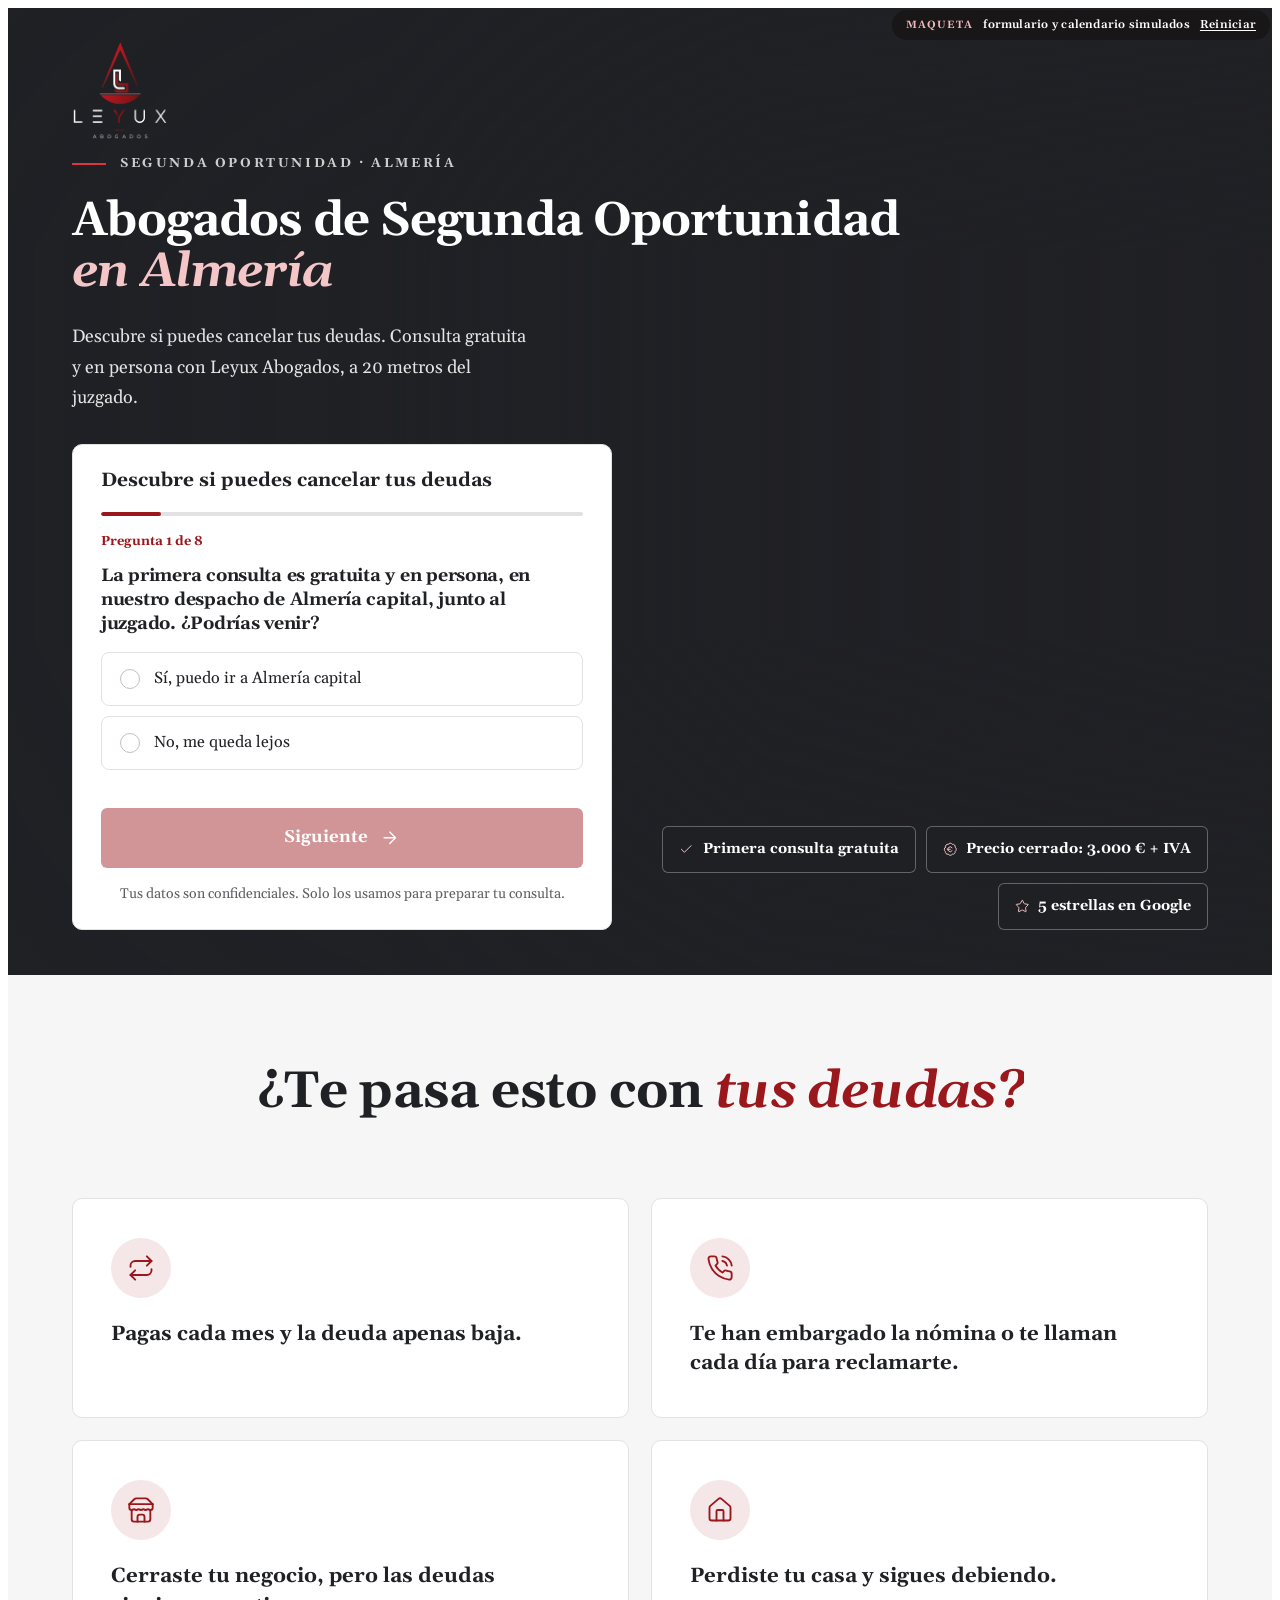
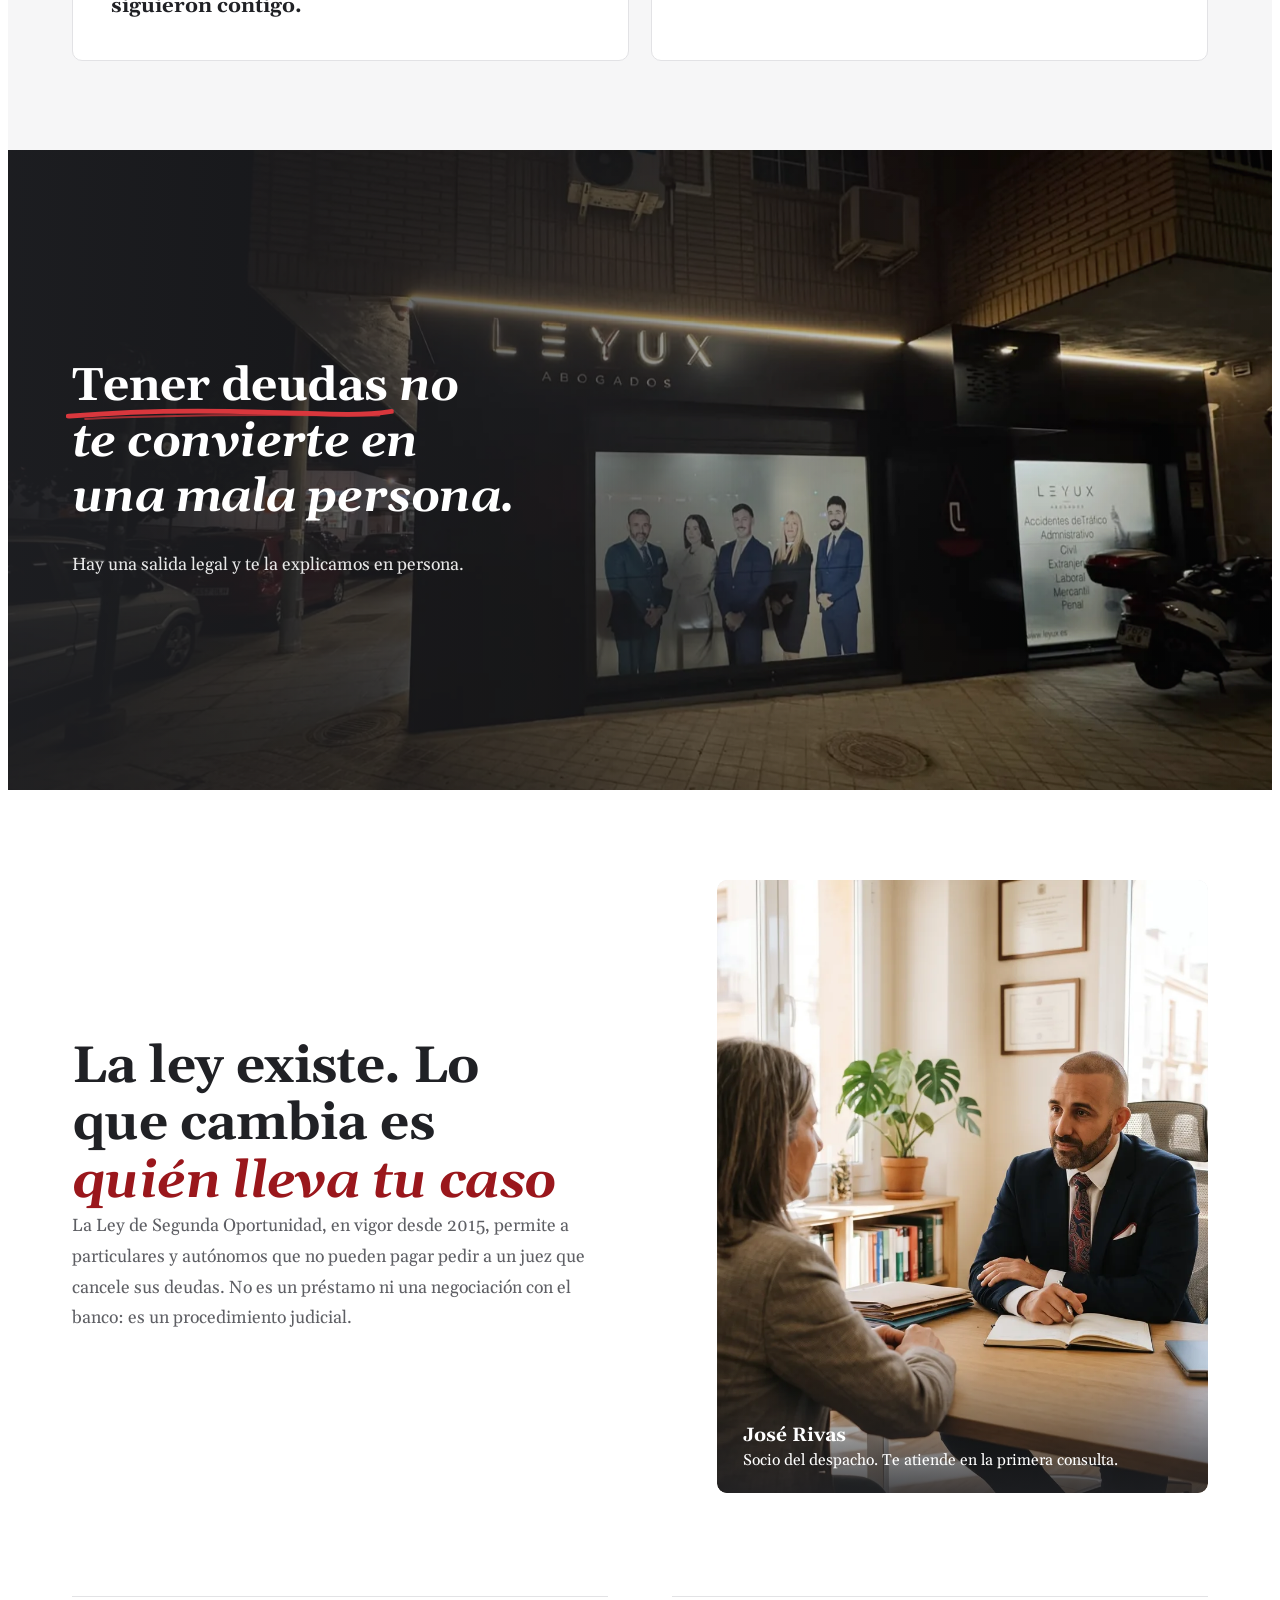
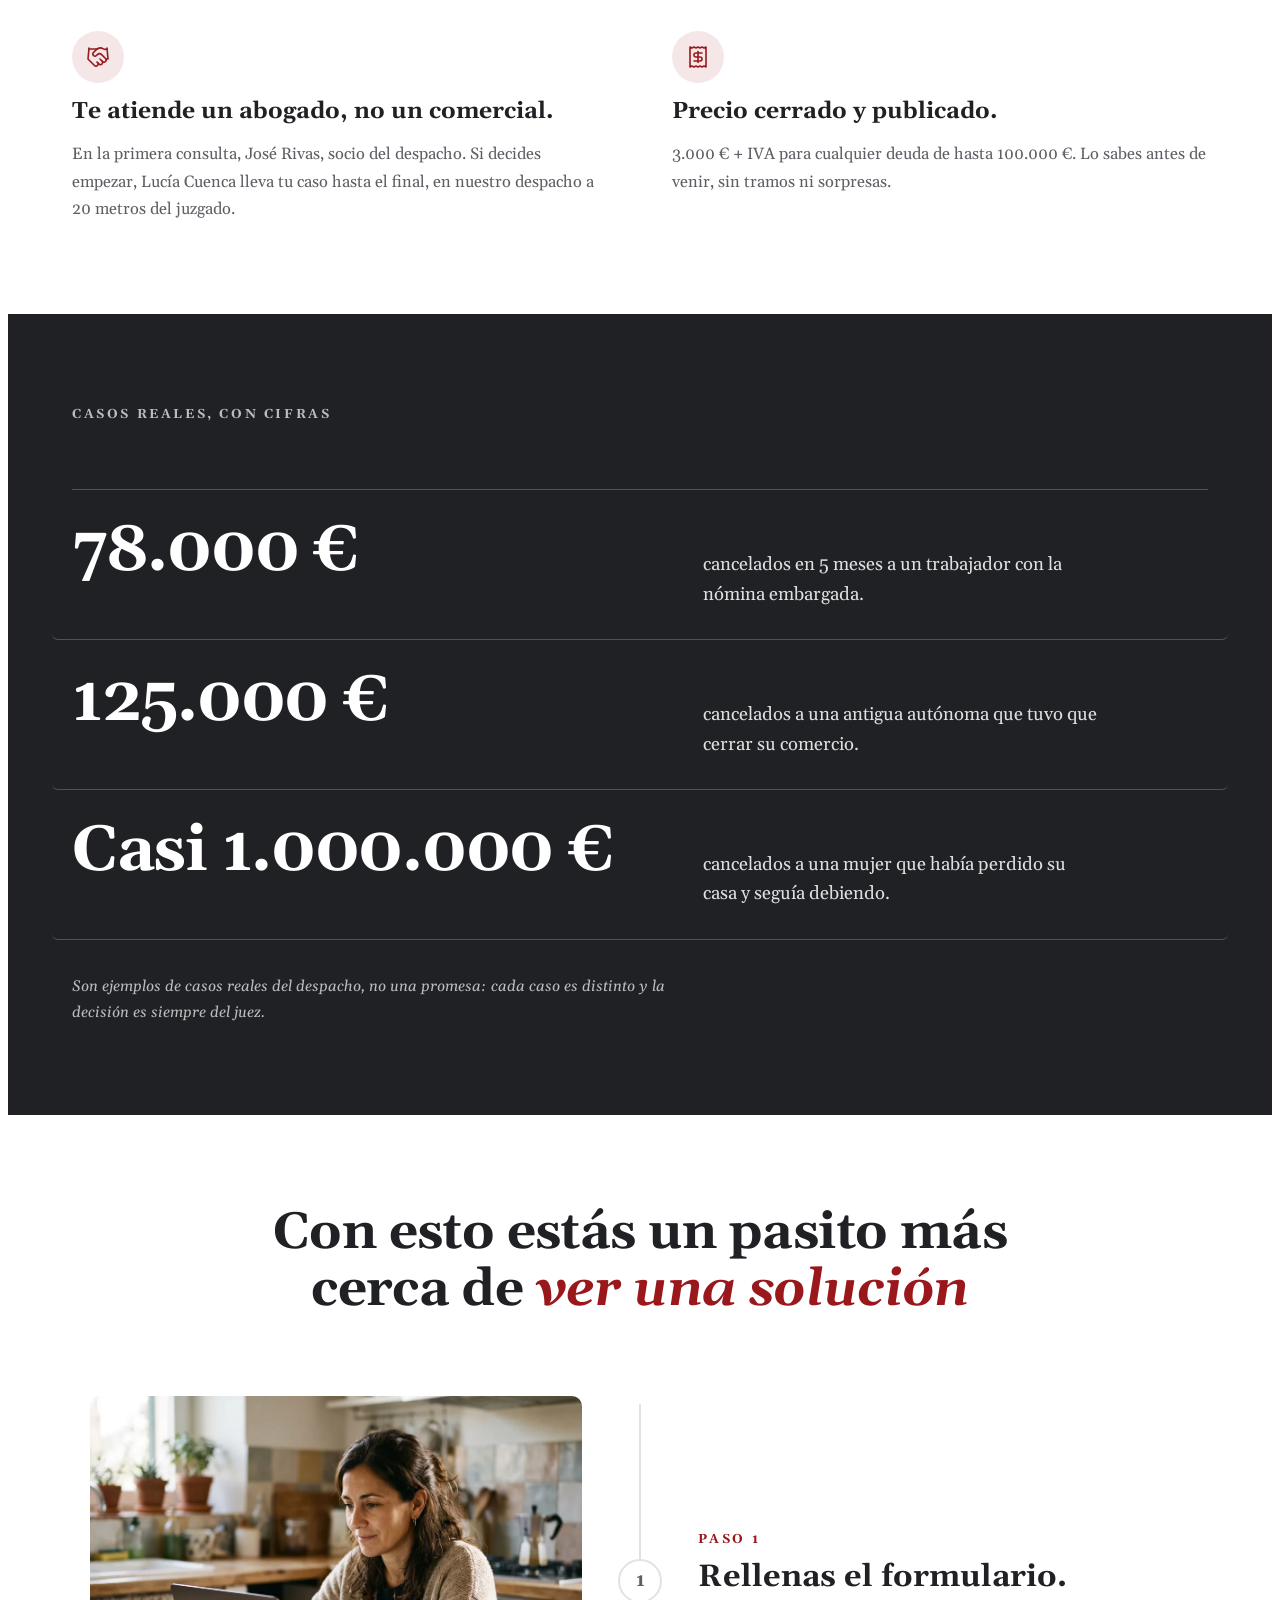
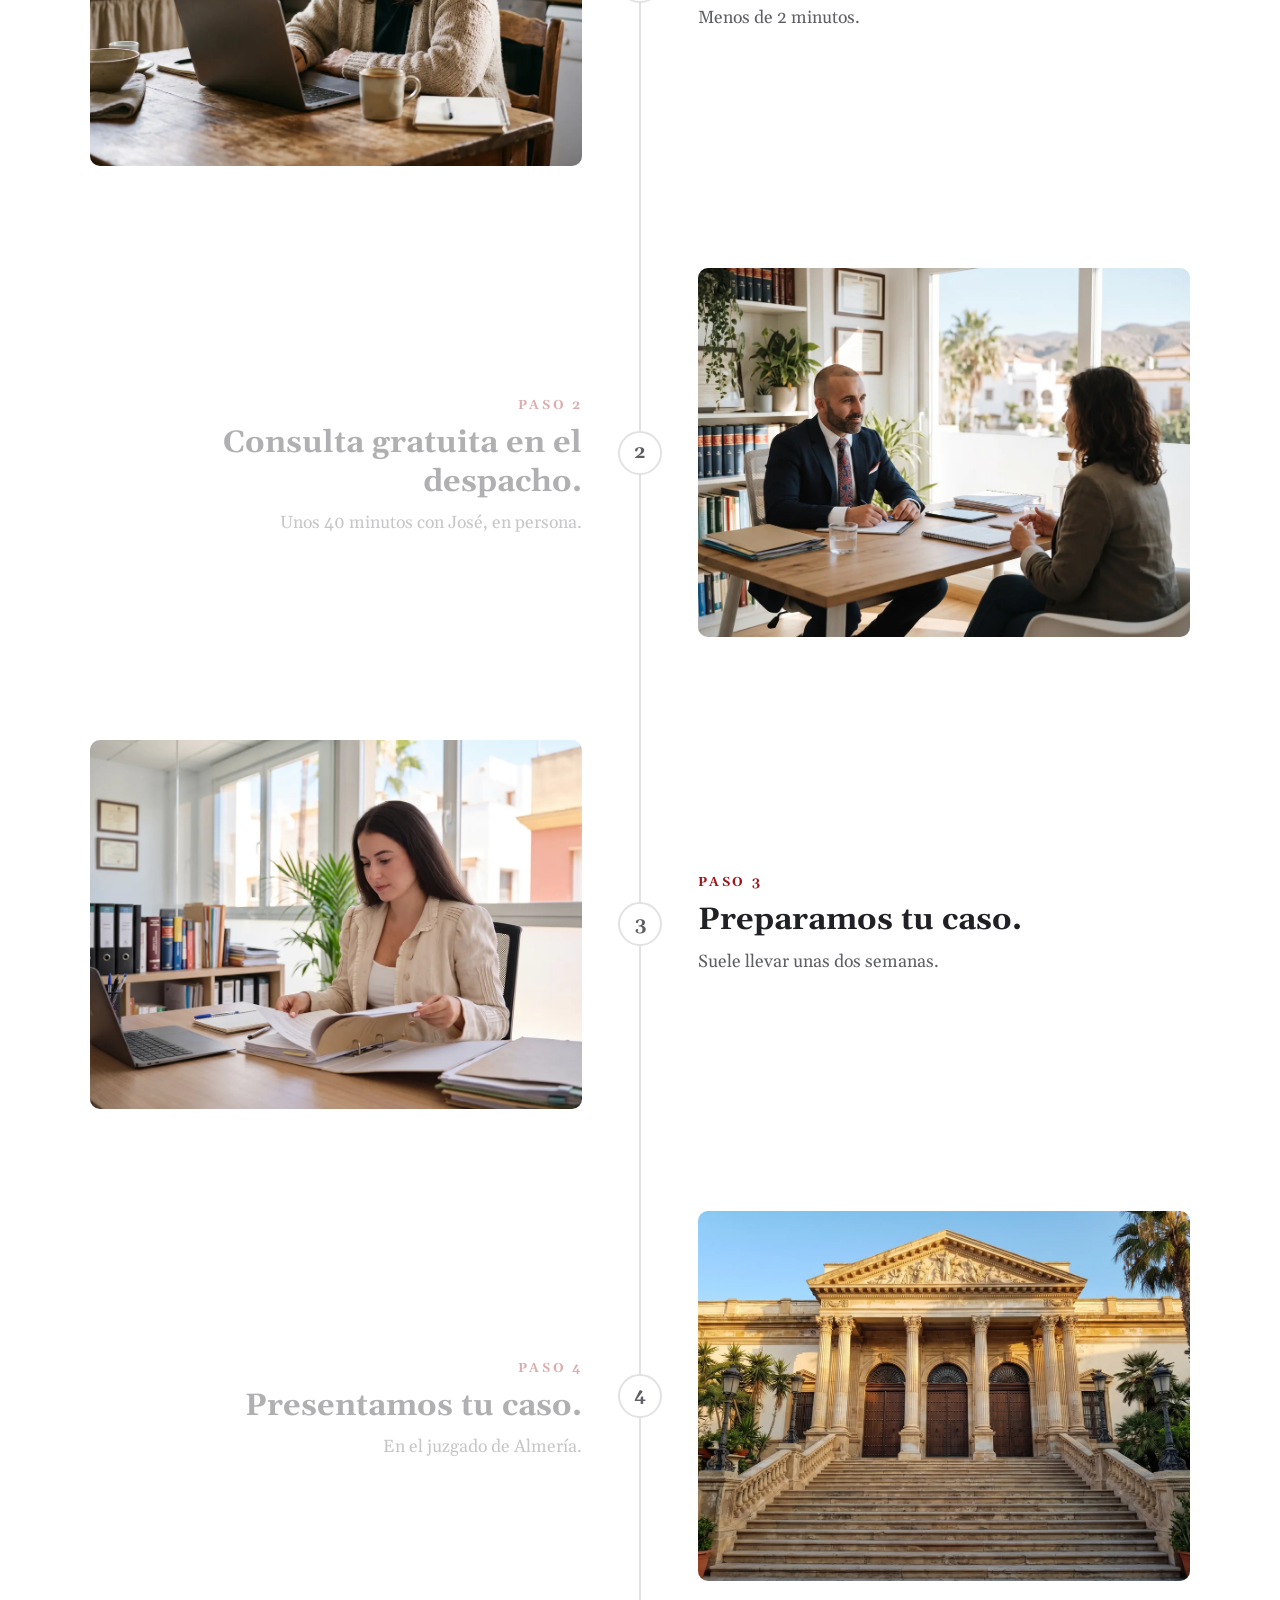
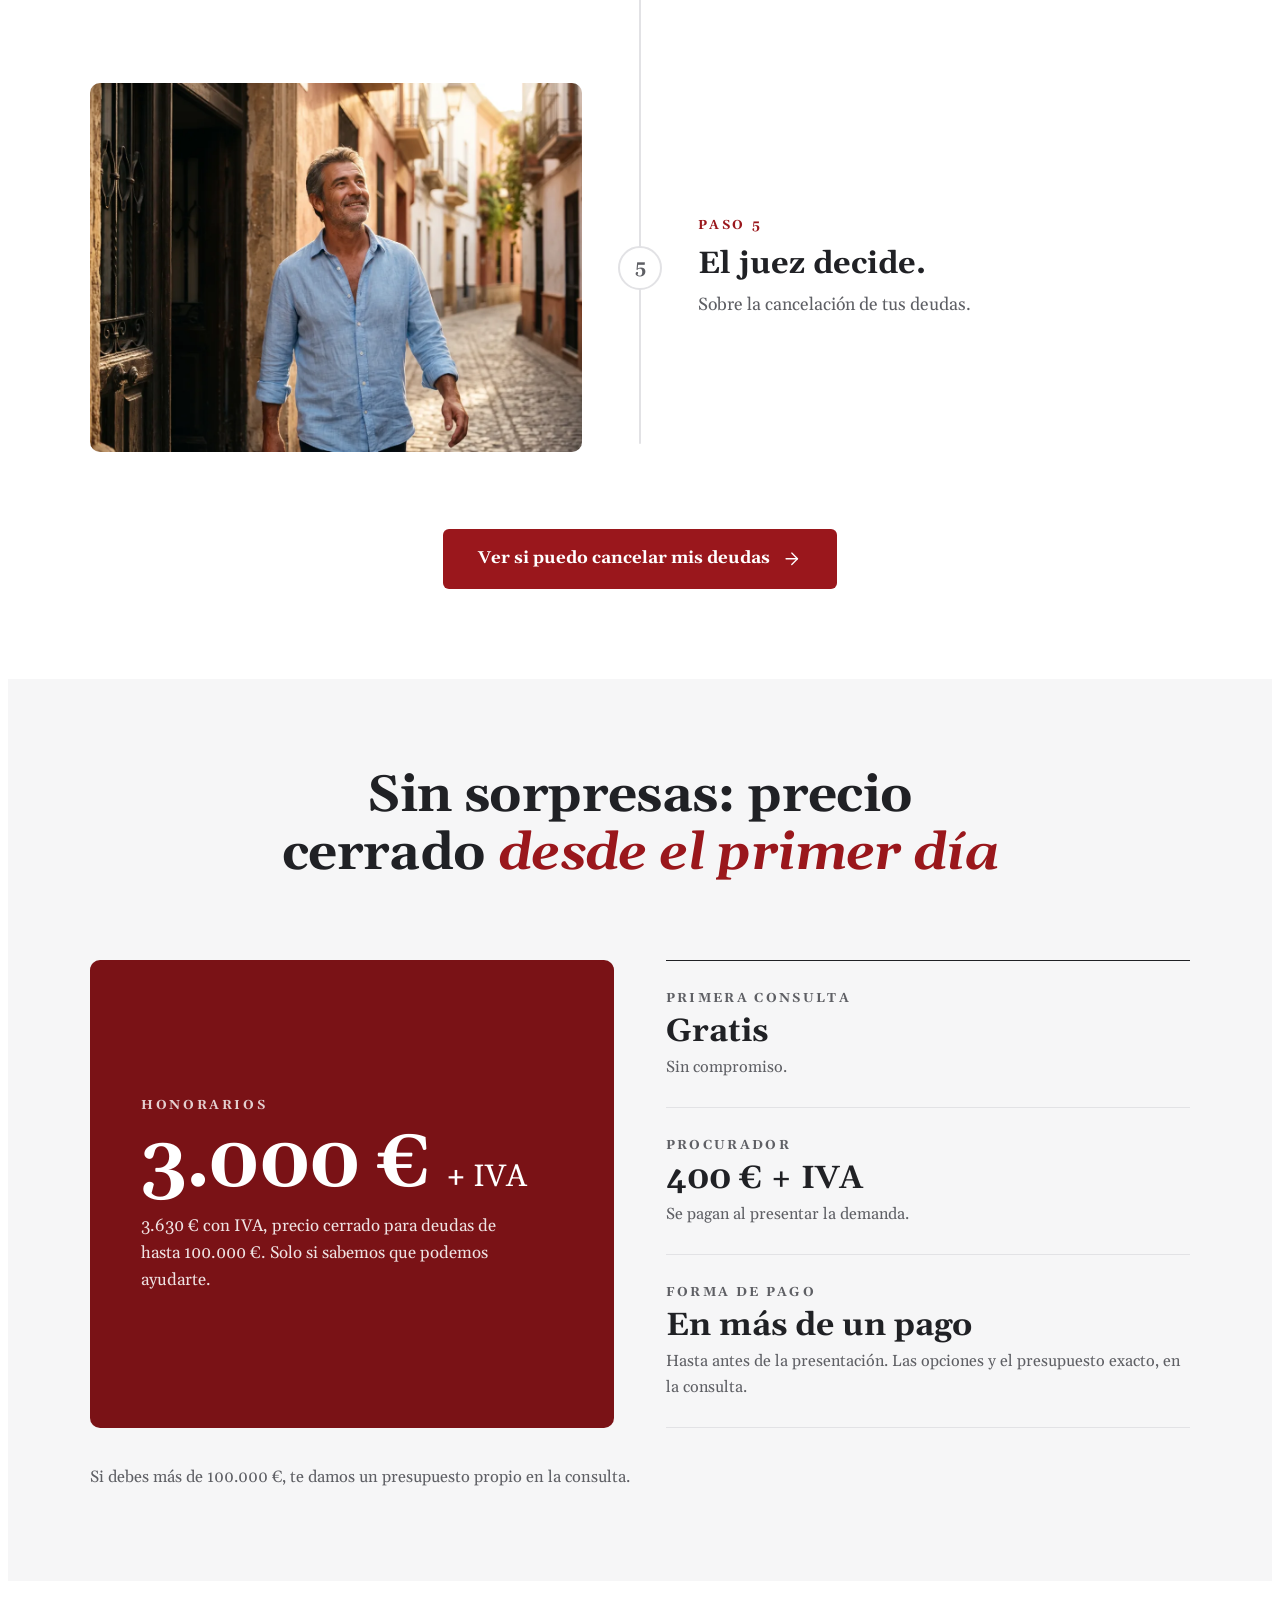
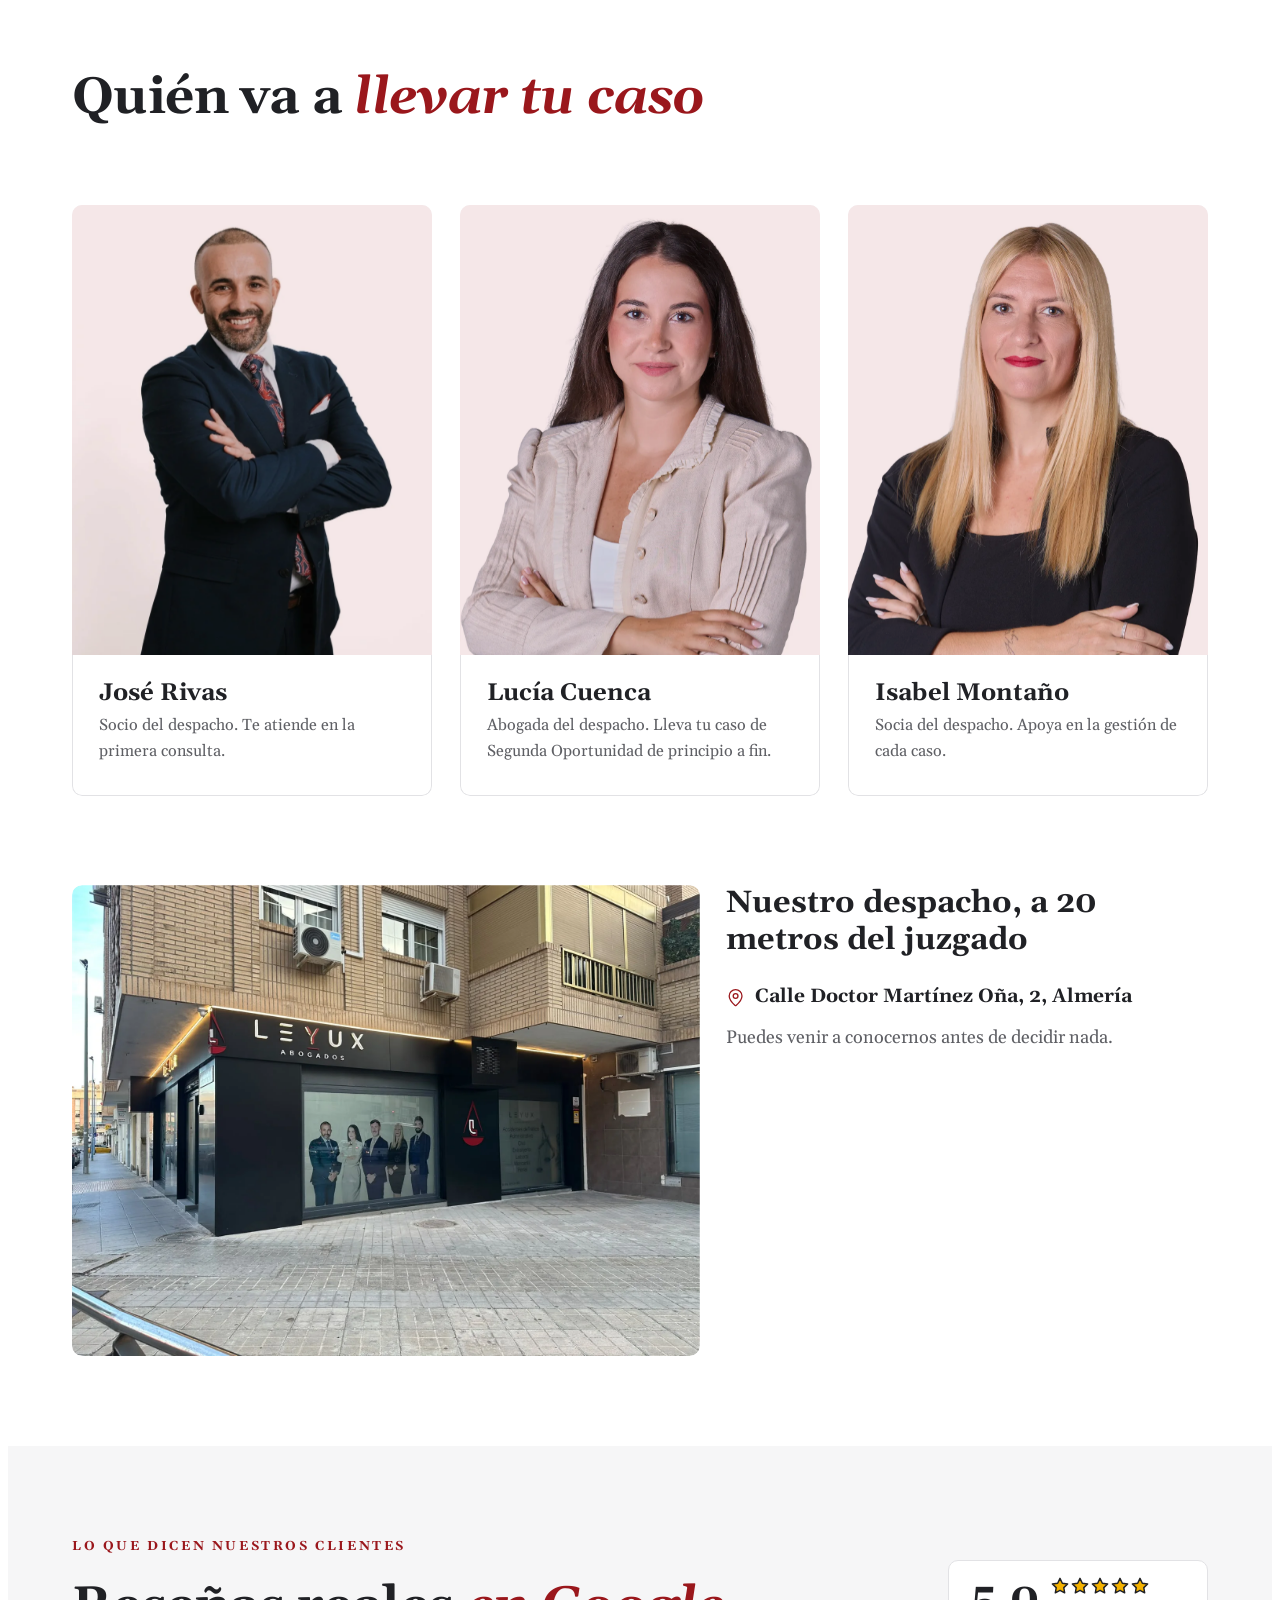
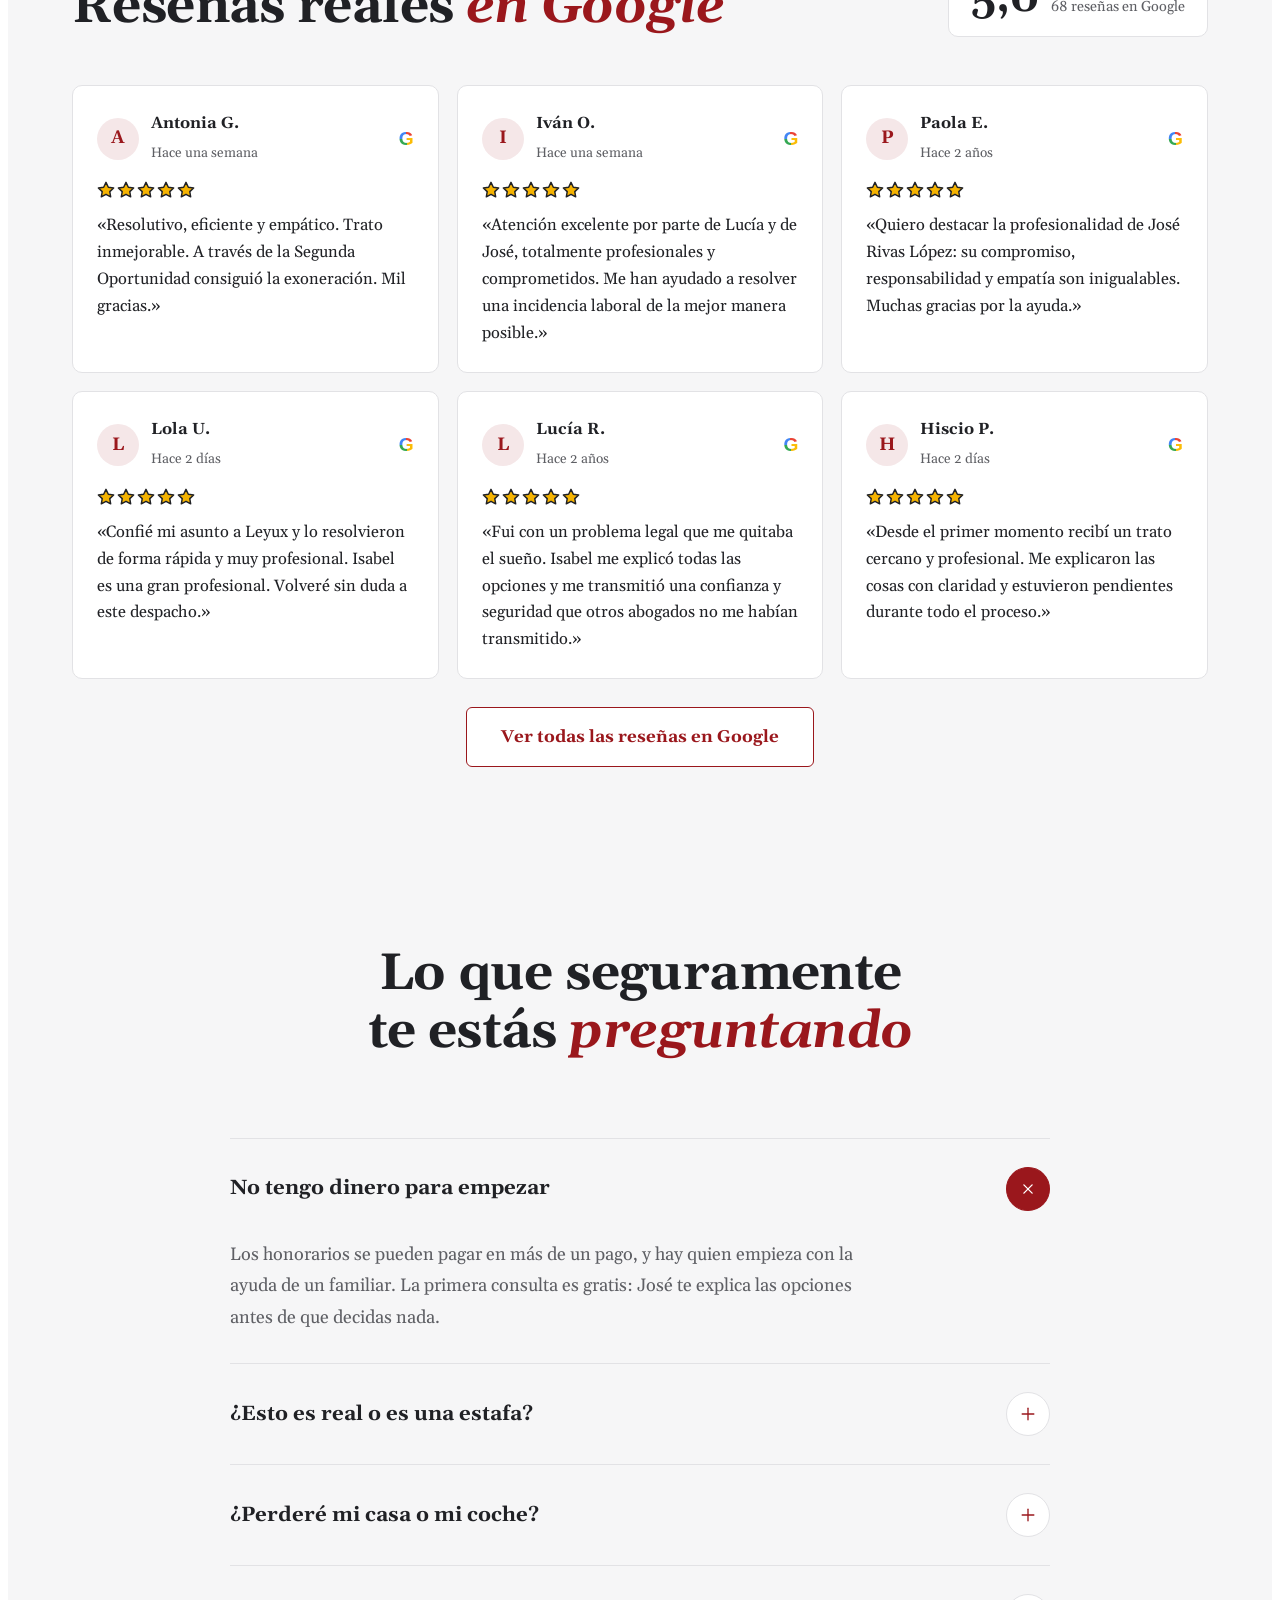
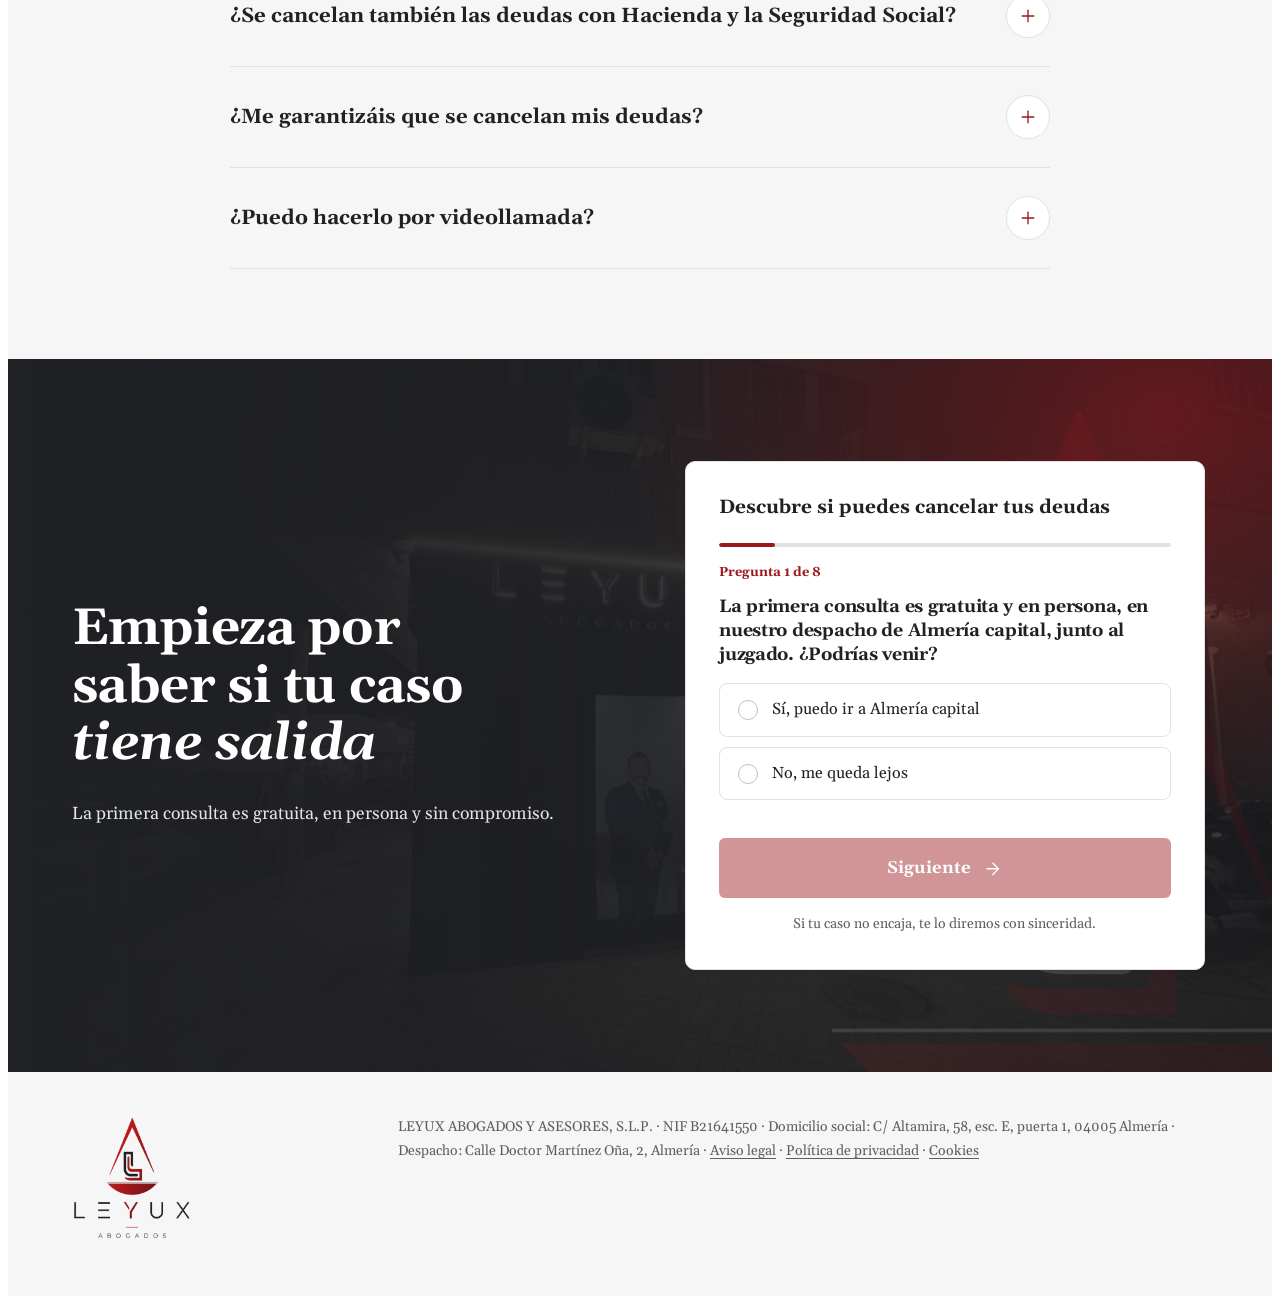
==== commit 0c7290f6: "Casos reales: en movil se iluminan al hacer scroll" ====
--- a/index.html
+++ b/index.html
@@ -10,7 +10,7 @@
 <link rel="preconnect" href="https://fonts.googleapis.com">
 <link rel="preconnect" href="https://fonts.gstatic.com" crossorigin>
 <link href="https://fonts.googleapis.com/css2?family=Gelasio:ital,wght@0,400;0,700;1,400;1,700&display=swap" rel="stylesheet">
-<link rel="stylesheet" href="css/styles.css?v=1795691384">
+<link rel="stylesheet" href="css/styles.css?v=1795691929">
 </head>
 <body>
 <div class="lyx" id="lyx">
@@ -282,7 +282,7 @@
   <path d="m12 5 7 7-7 7" /></svg></a>
 
 </div>
-<script src="js/main.js?v=1795691384" defer></script>
-<script src="js/demo.js?v=1795691384" defer></script>
+<script src="js/main.js?v=1795691929" defer></script>
+<script src="js/demo.js?v=1795691929" defer></script>
 </body>
 </html>
--- a/css/styles.css
+++ b/css/styles.css
@@ -574,6 +574,13 @@
 /* Confirmación: equipo real a la derecha */
 .lyx .ok__media img { object-position: 100% 80% !important; }
 
+/* Casos reales: en móvil se ilumina la fila que pasa por el centro de la pantalla */
+.lyx .cases__grid > div.is-active { background: var(--red); }
+.lyx .cases__grid > div.is-active .cases__t { color: #fff; }
+@media (max-width: 899px) {
+  .lyx .cases__grid > div { padding-inline: 18px; margin-inline: -18px; border-radius: 6px; transition: background-color .45s var(--ease); }
+}
+
 
 /* ═══════════════ MODO MAQUETA ═══════════════
    Estos estilos solo existen en las páginas locales. NO van a GHL (allí van los iframes reales). */
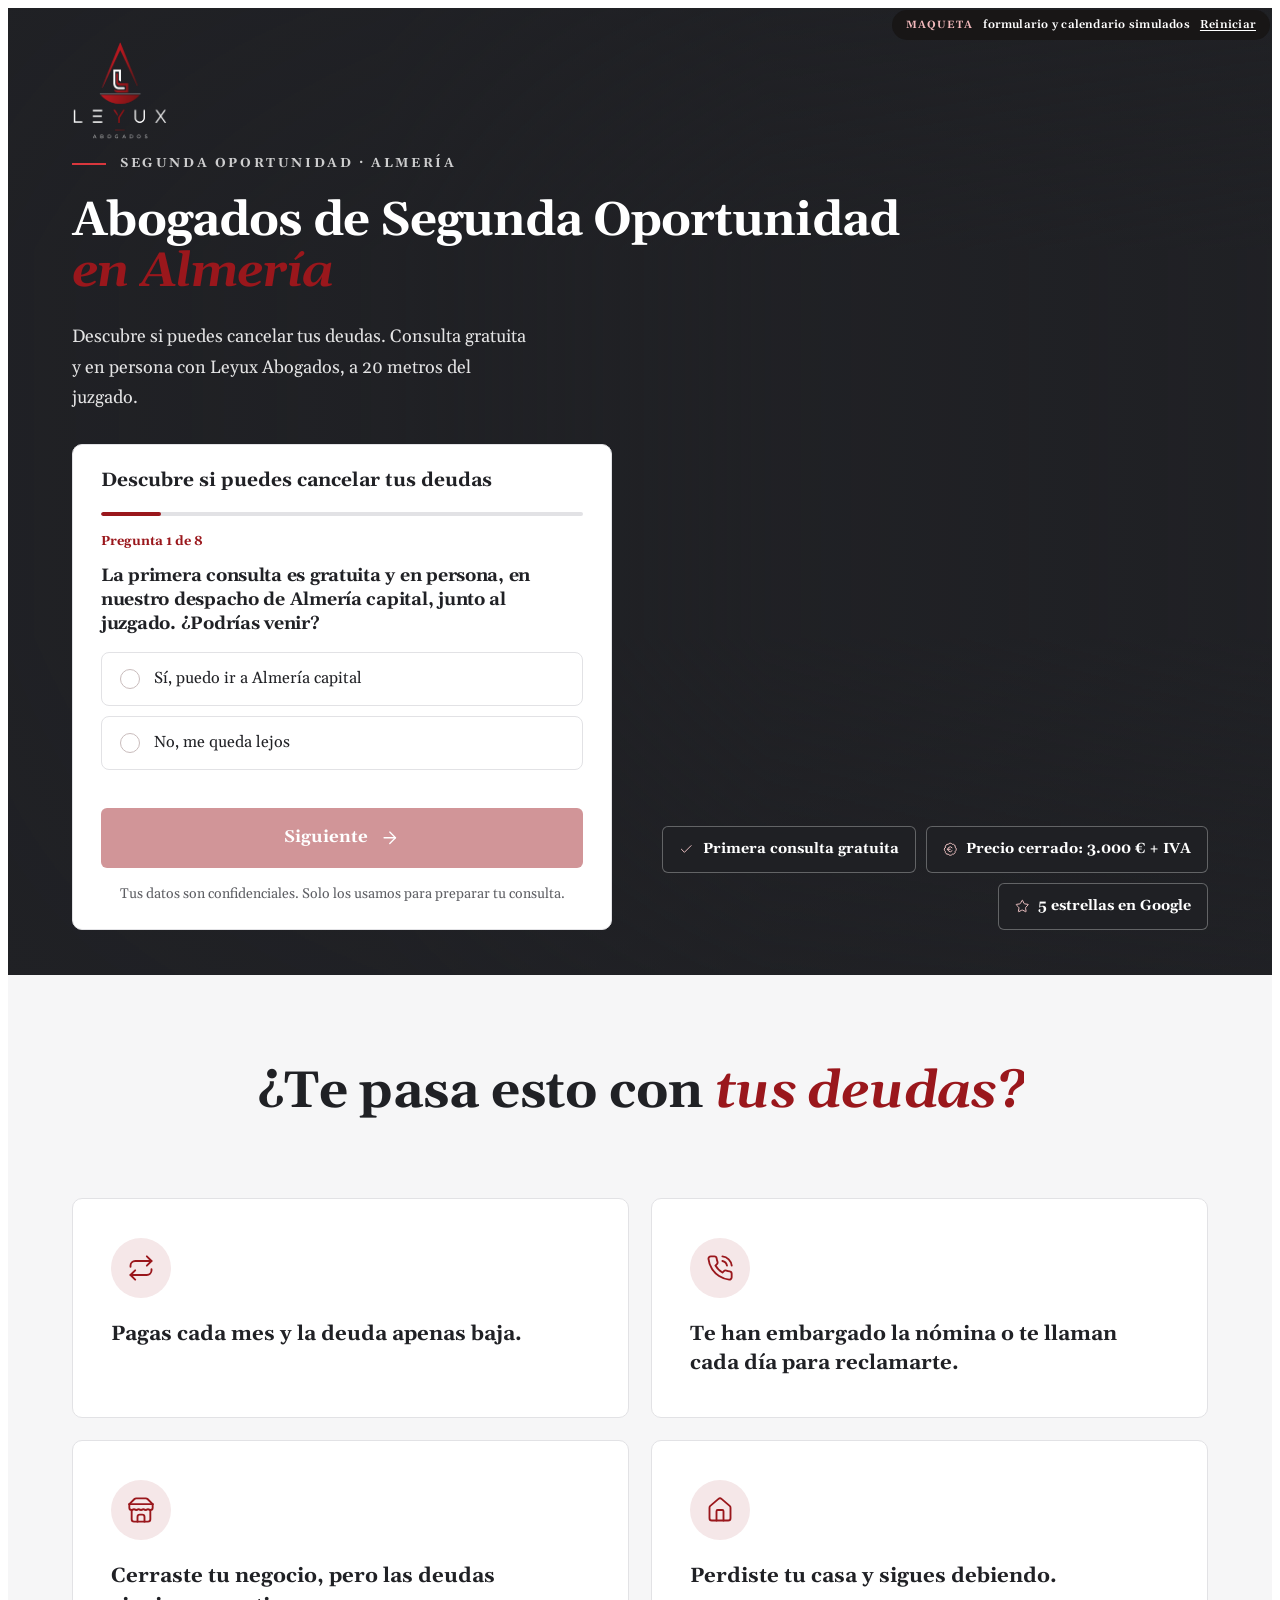
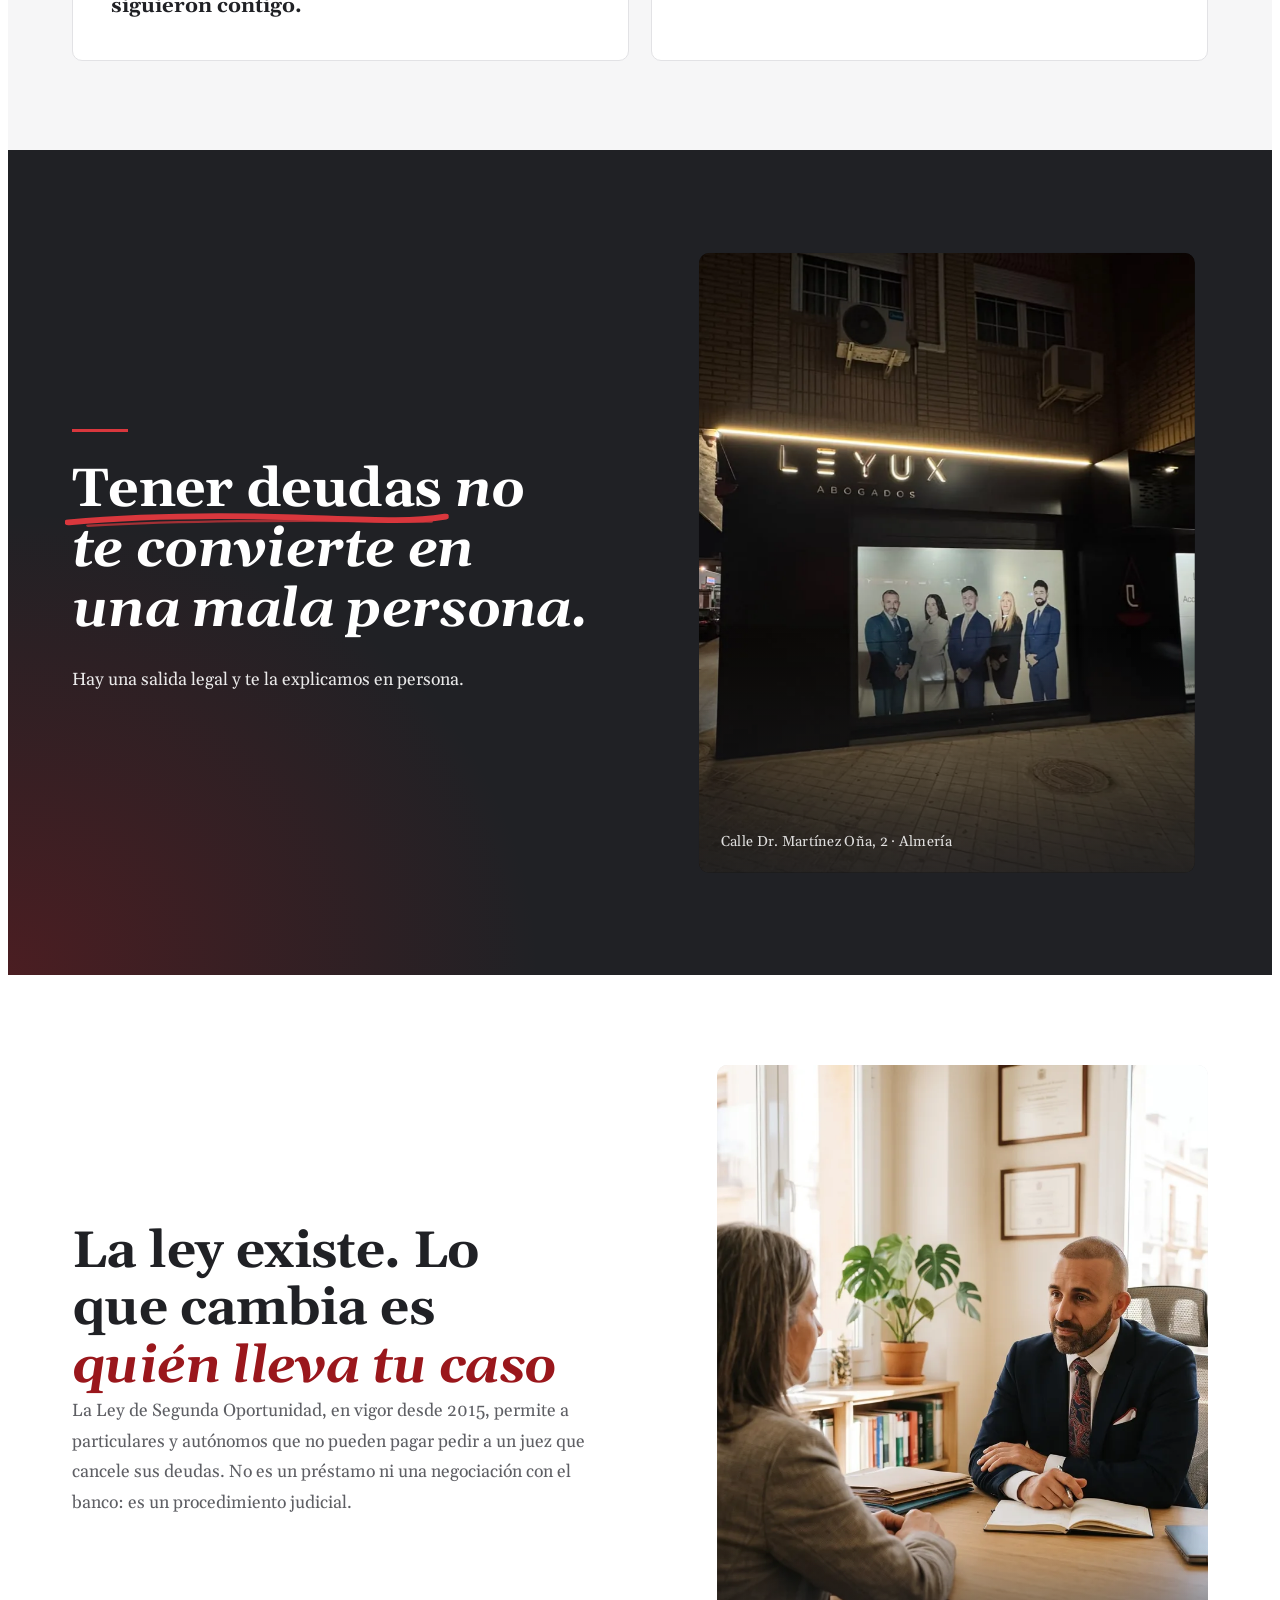
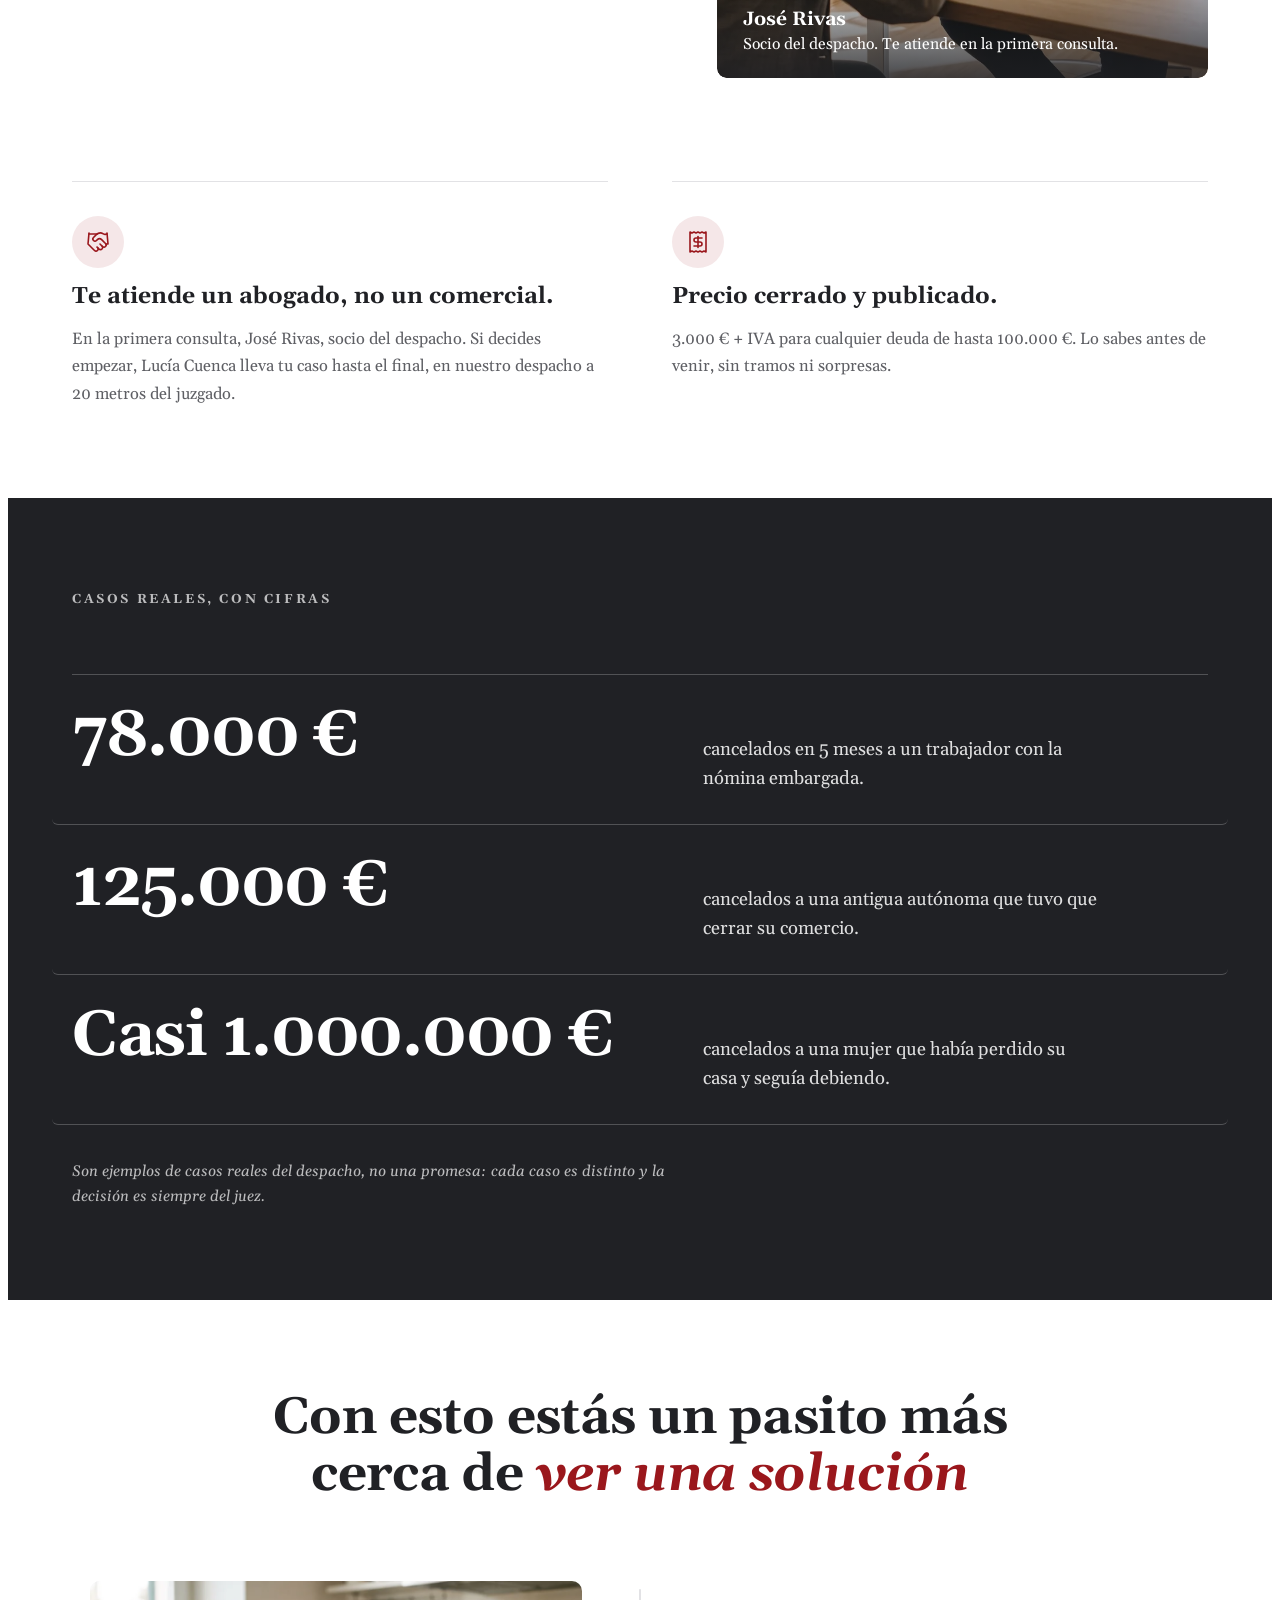
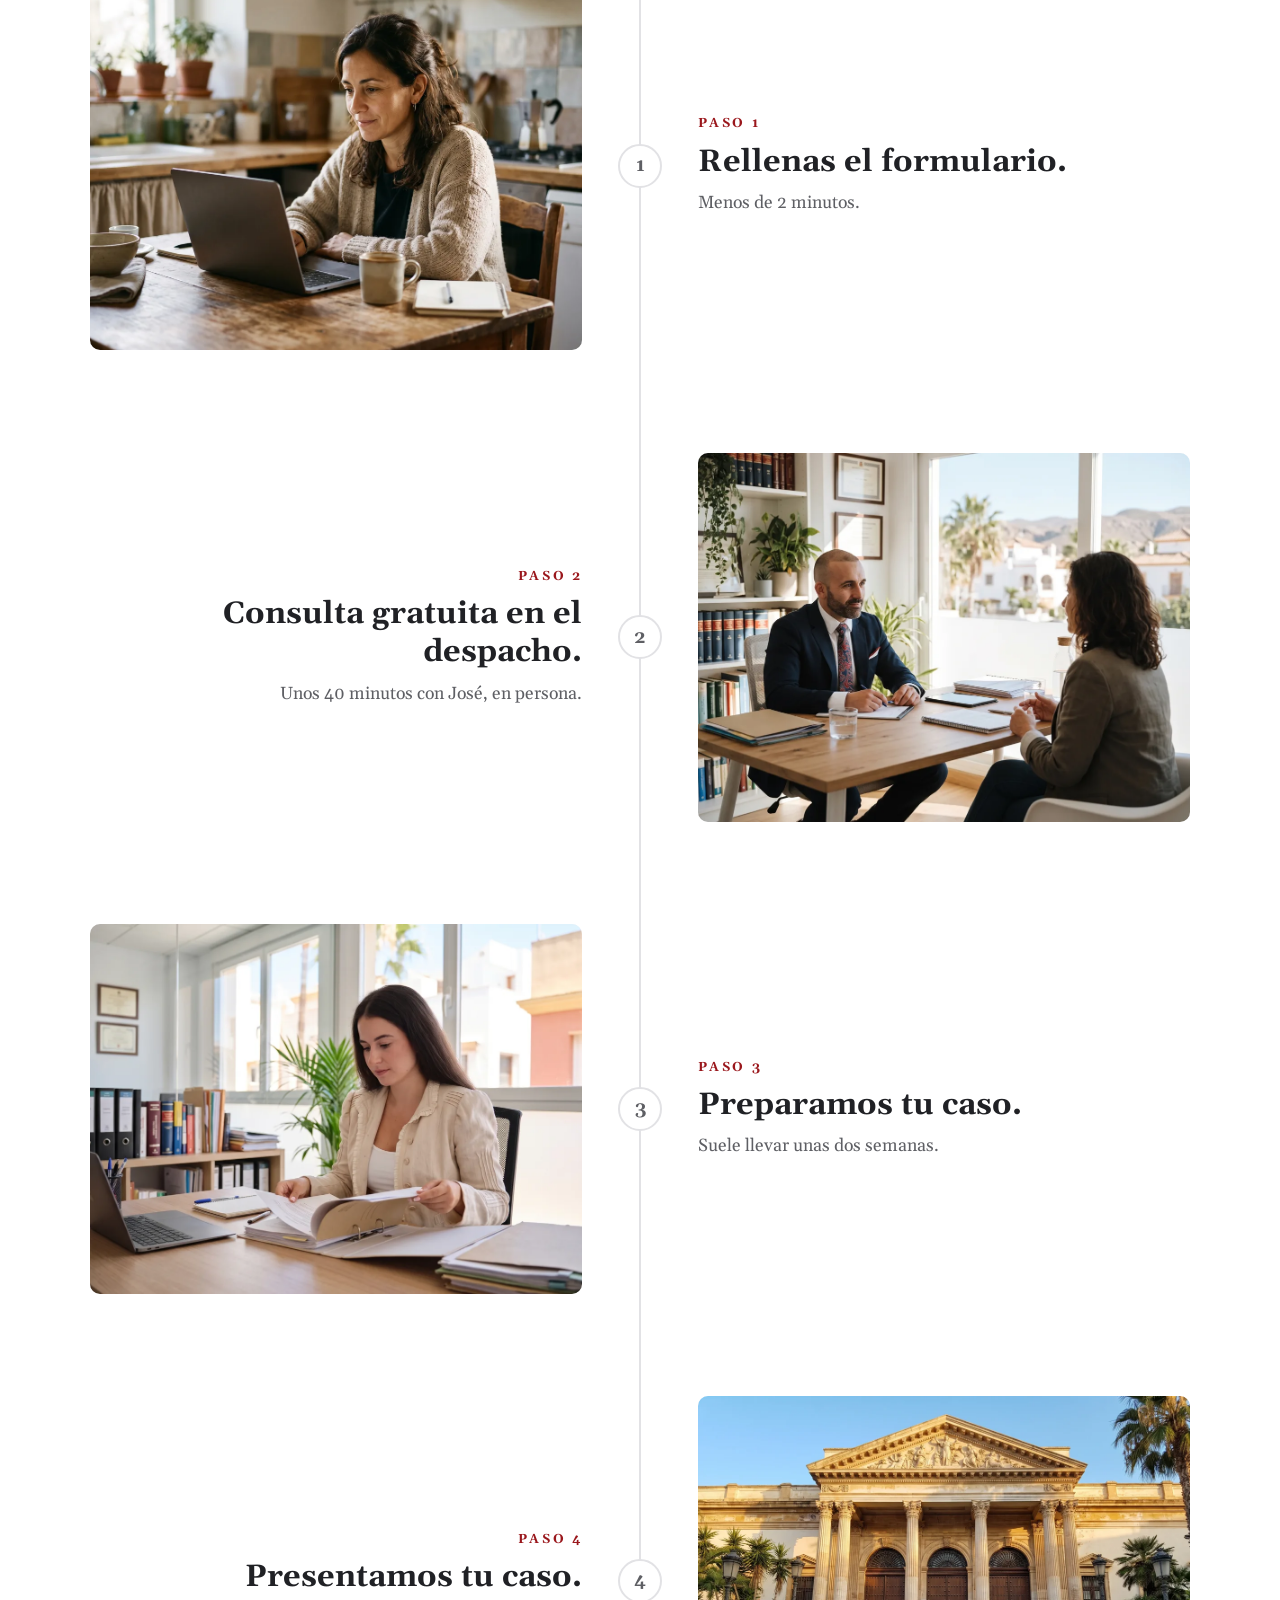
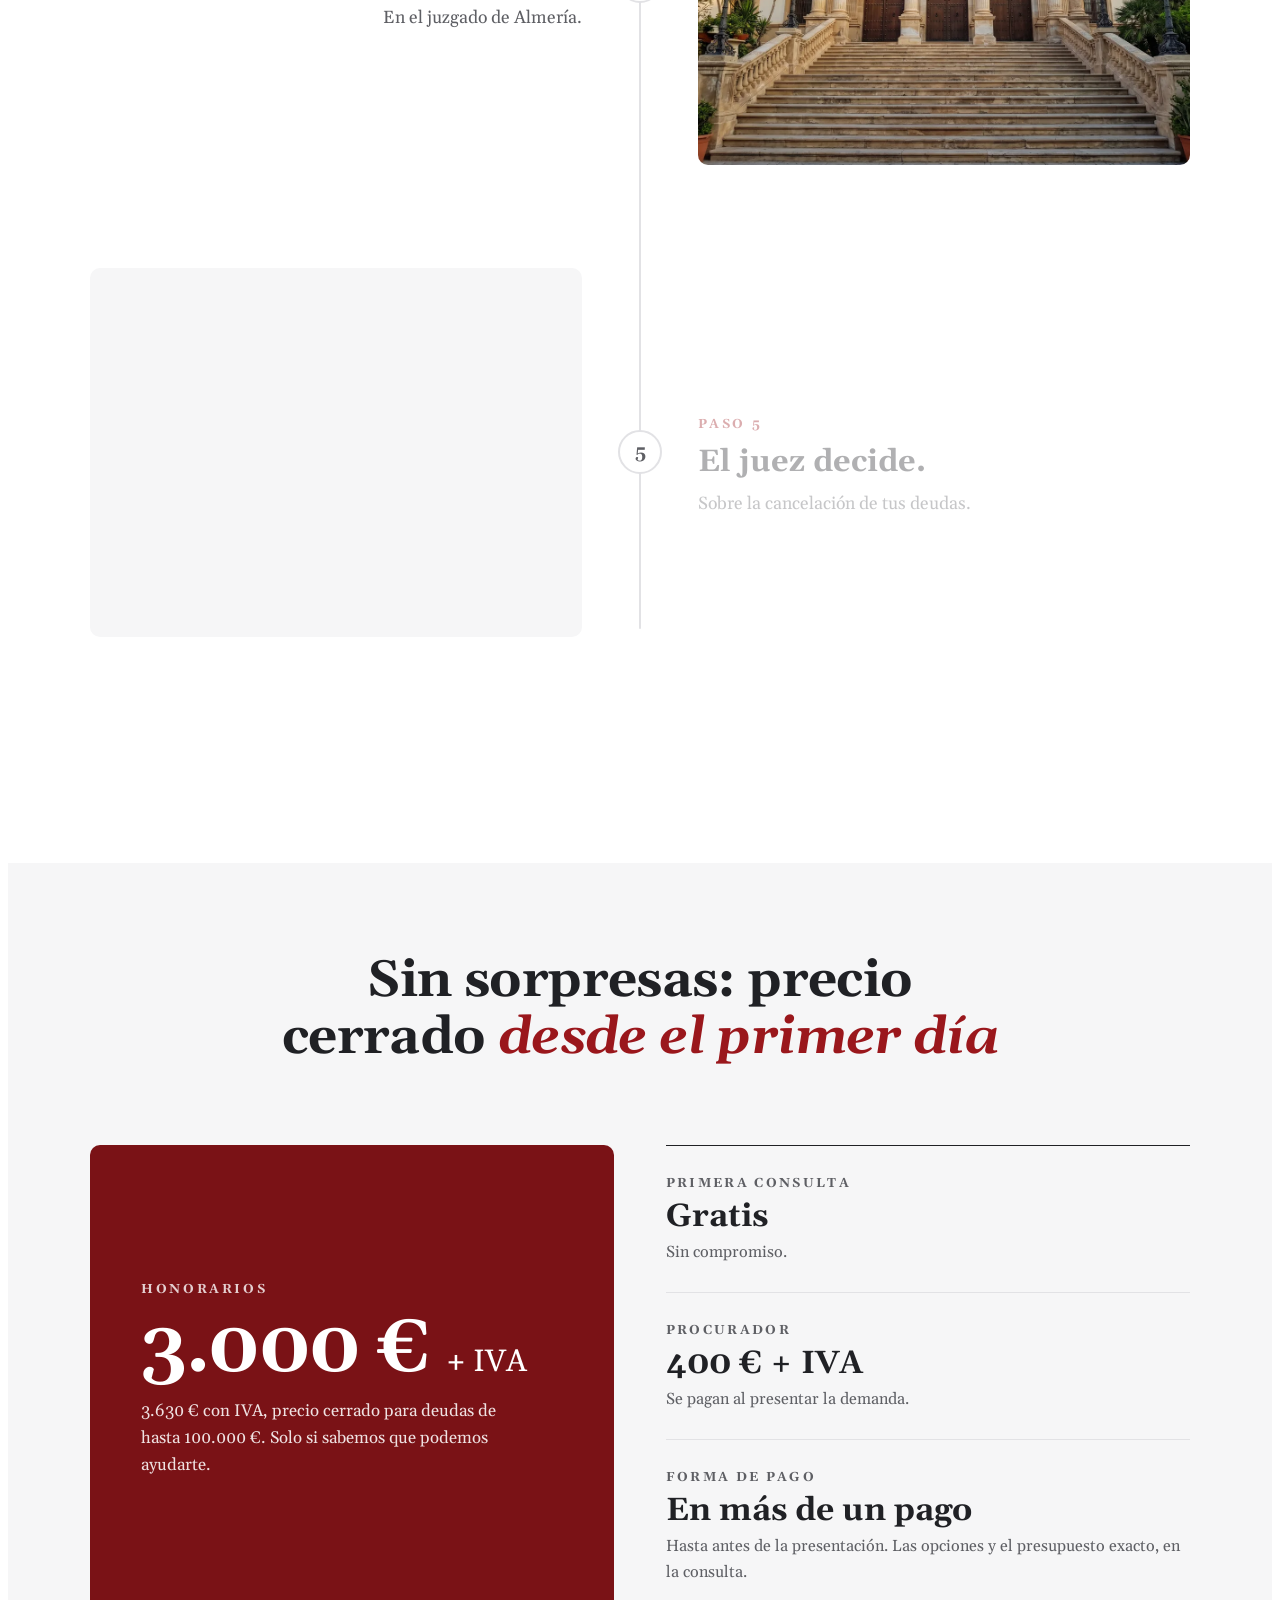
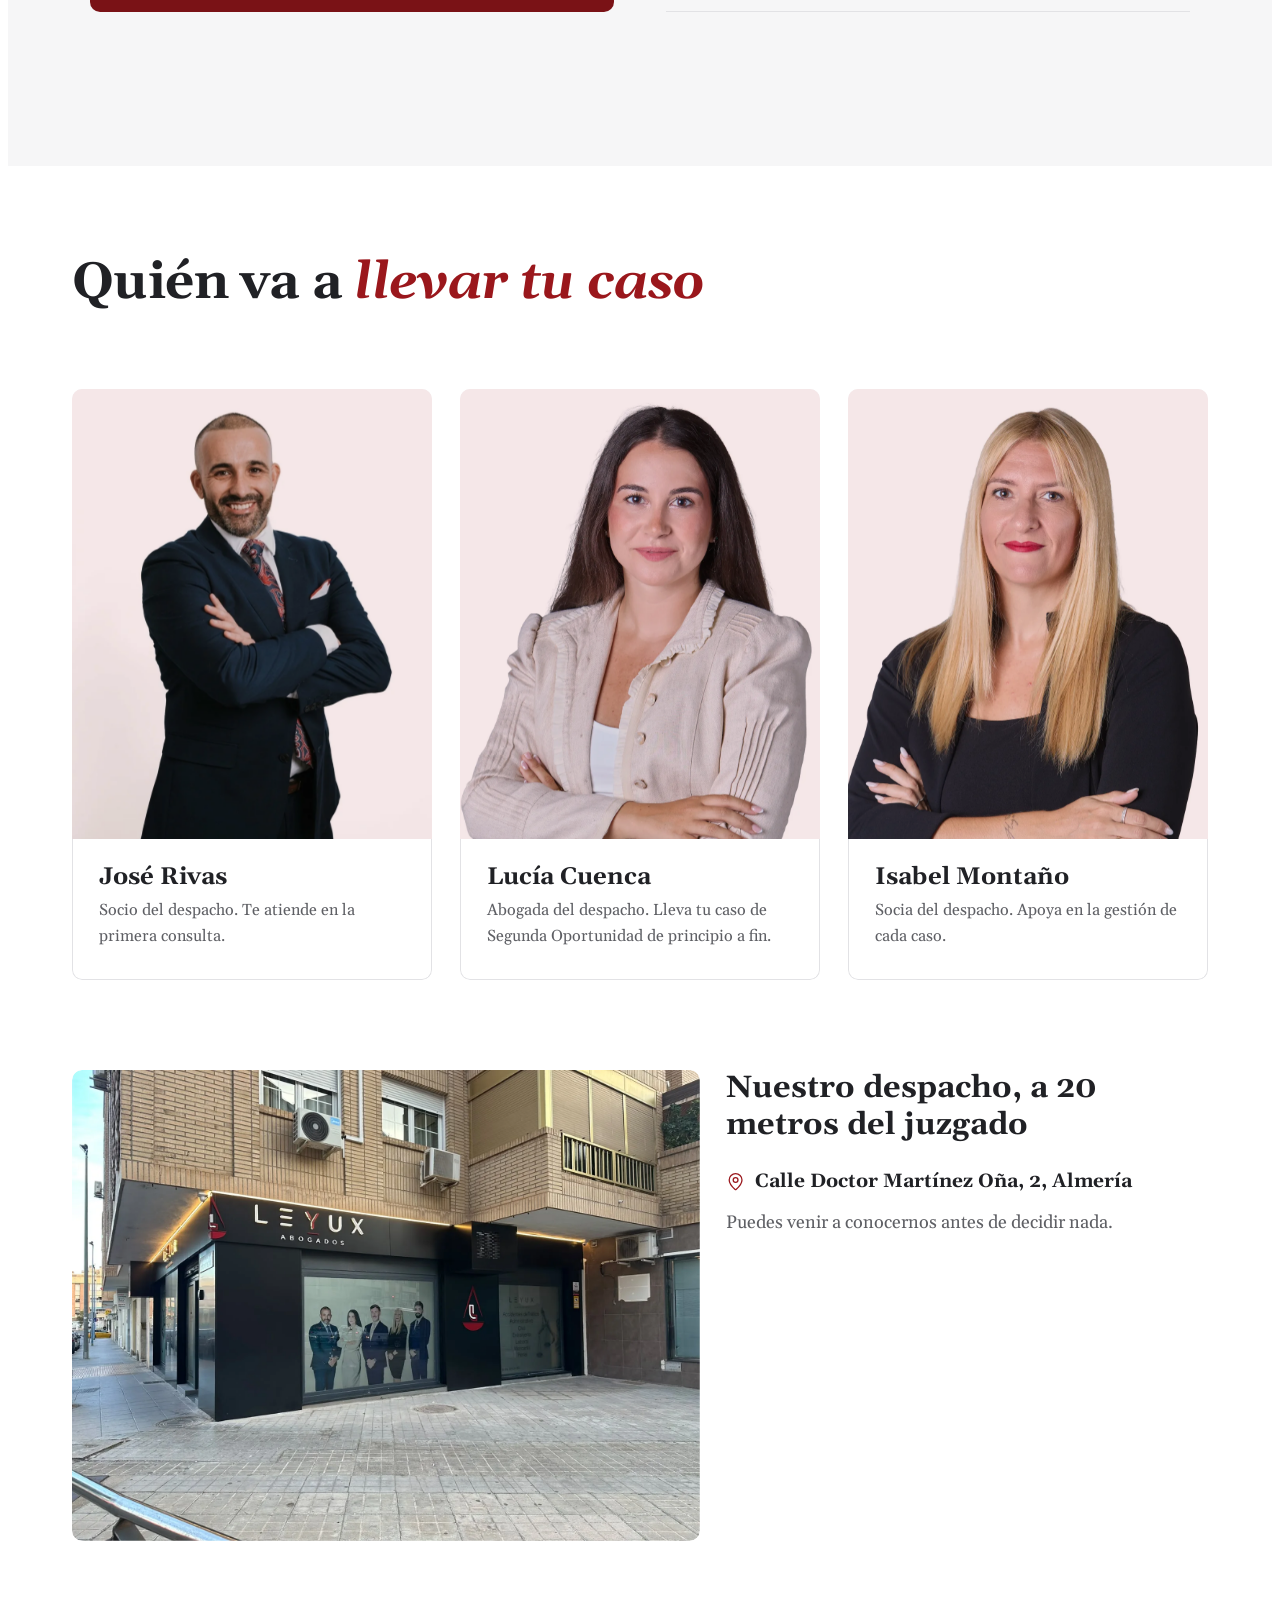
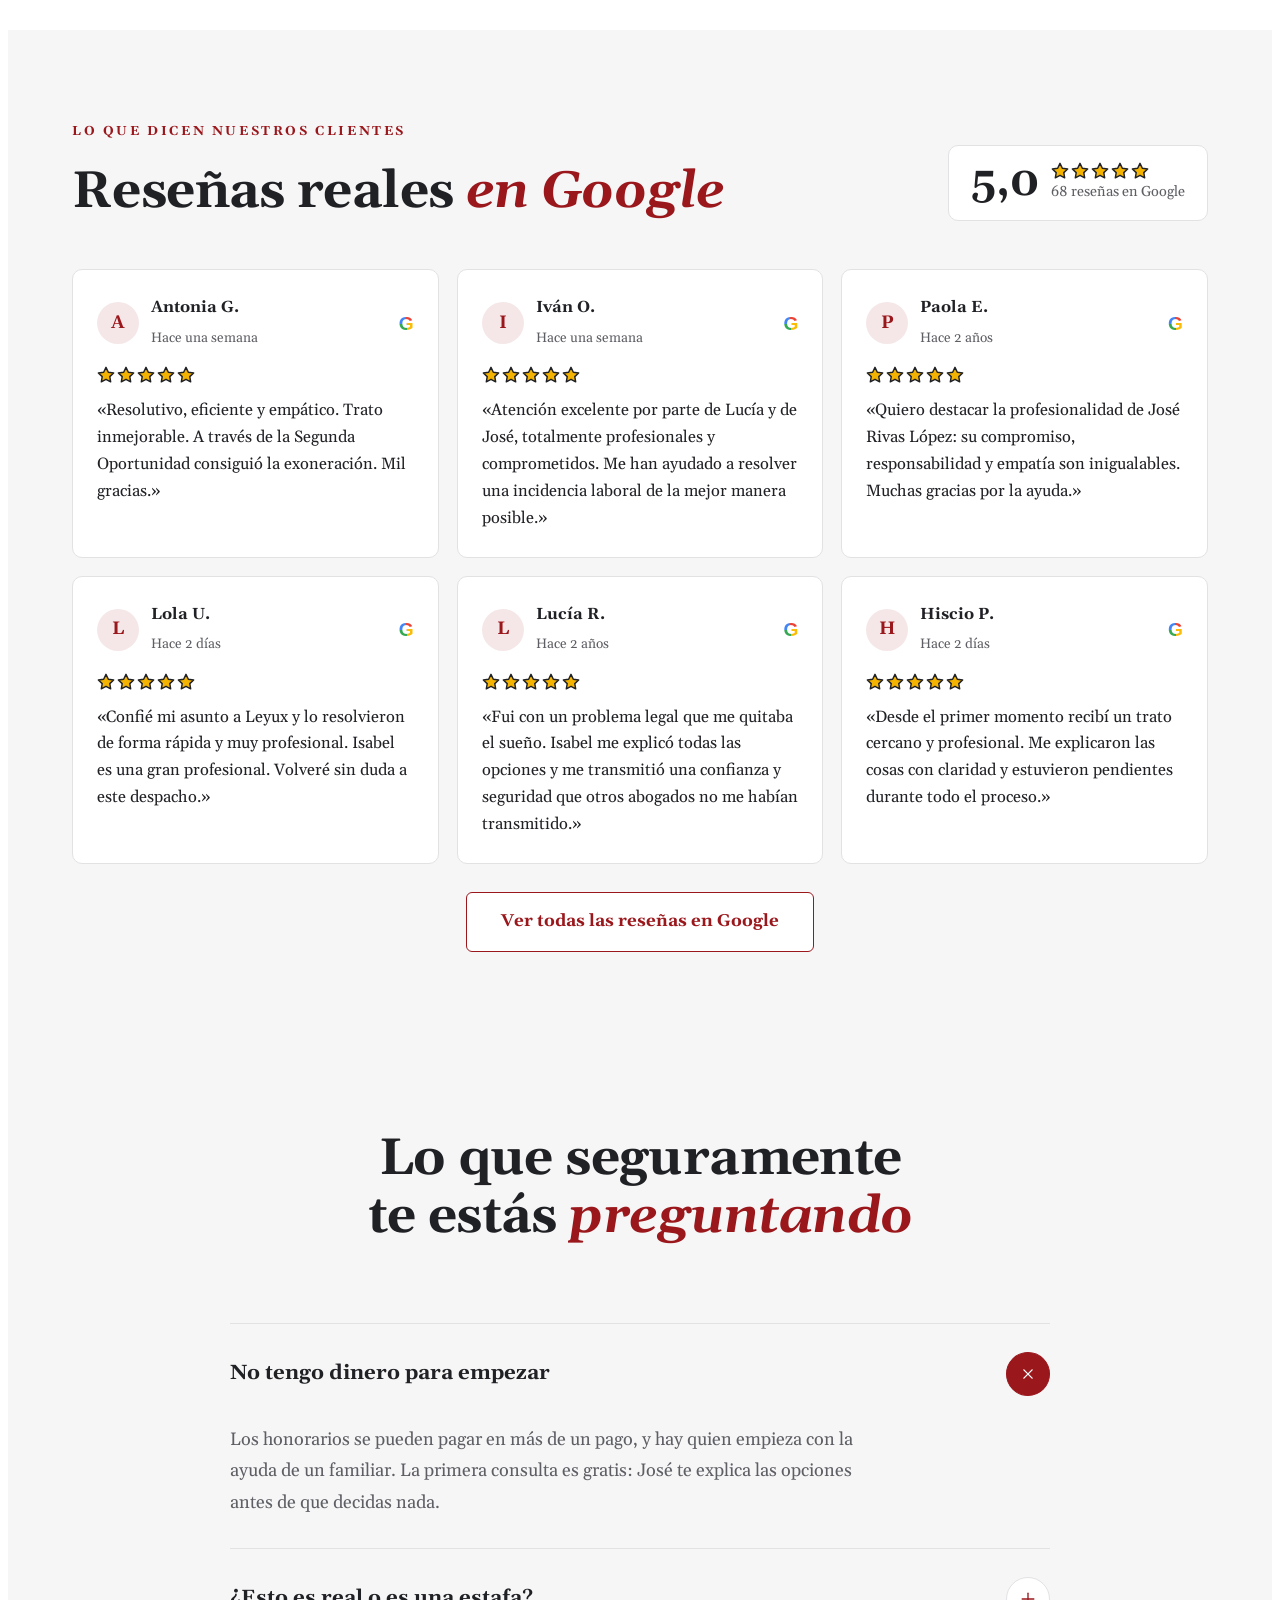
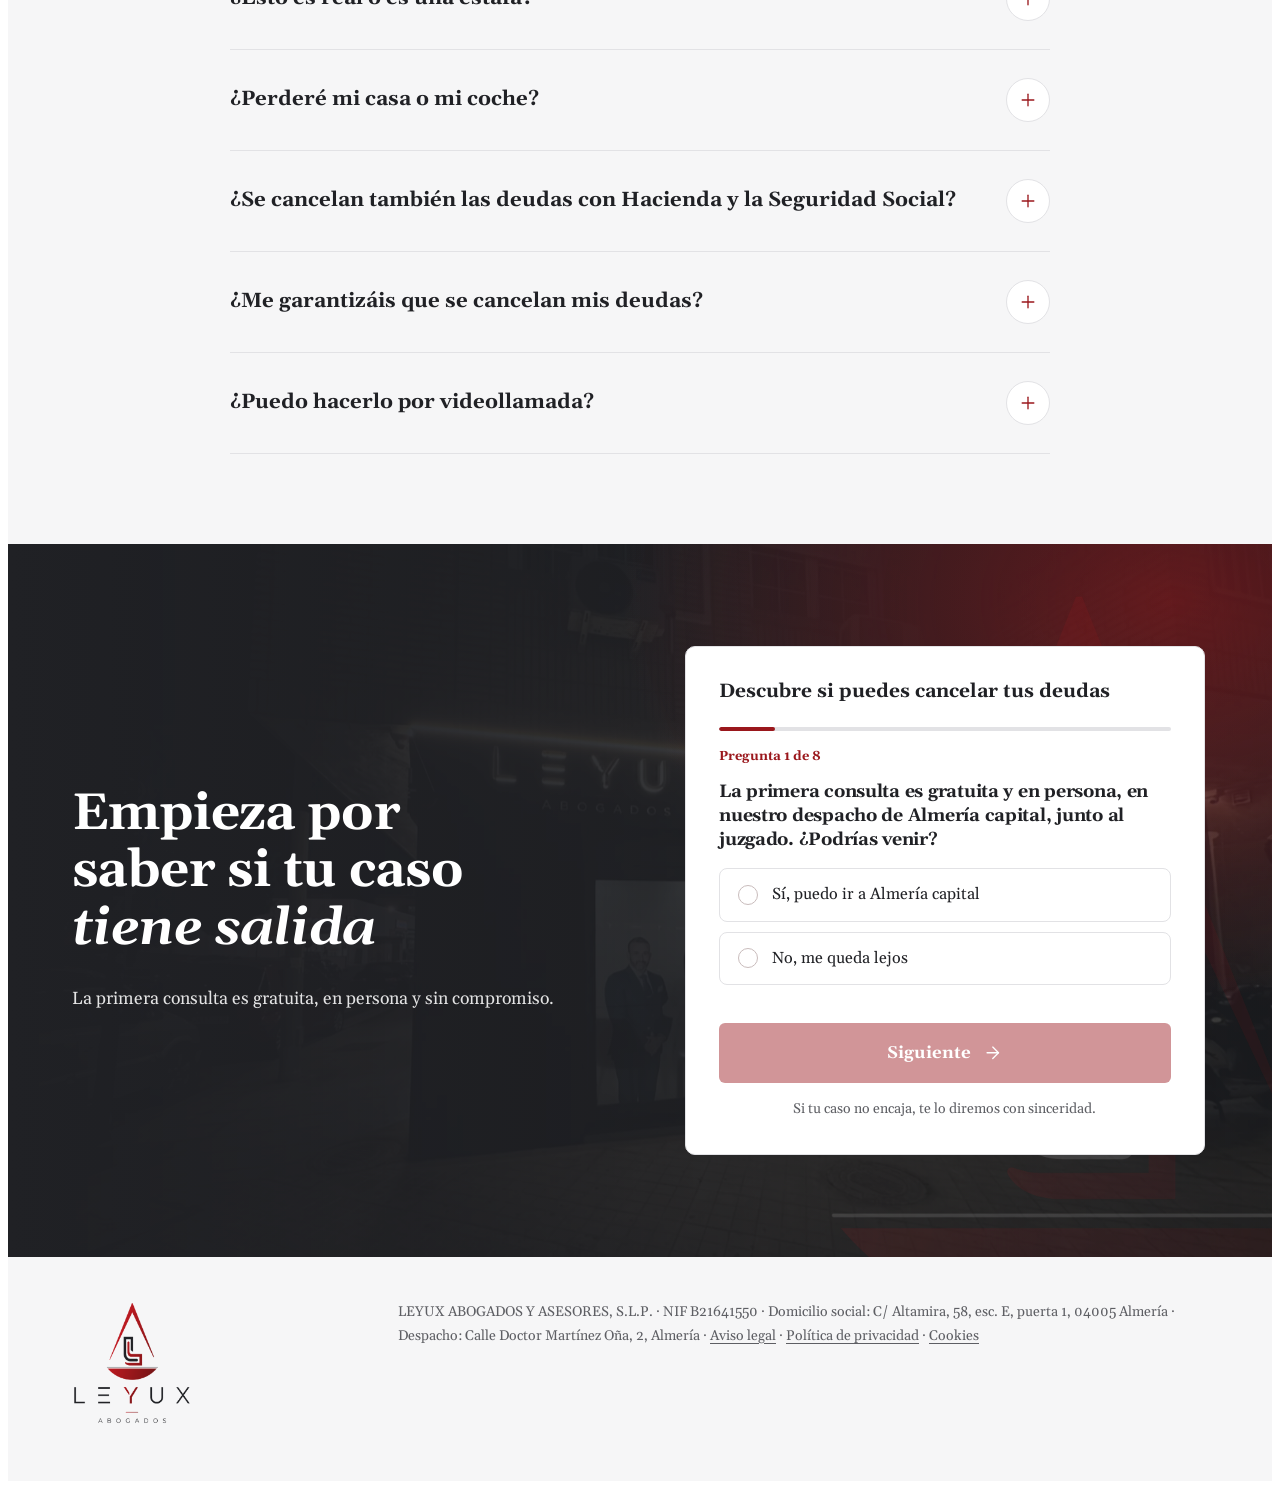
==== commit ecec8df5: "Almeria en rojo de marca; seccion 'mala persona' con composicion propia; hero sin repetir foto Co-Au" ====
--- a/index.html
+++ b/index.html
@@ -10,7 +10,7 @@
 <link rel="preconnect" href="https://fonts.googleapis.com">
 <link rel="preconnect" href="https://fonts.gstatic.com" crossorigin>
 <link href="https://fonts.googleapis.com/css2?family=Gelasio:ital,wght@0,400;0,700;1,400;1,700&display=swap" rel="stylesheet">
-<link rel="stylesheet" href="css/styles.css?v=1795691929">
+<link rel="stylesheet" href="css/styles.css?v=1795784785">
 </head>
 <body>
 <div class="lyx" id="lyx">
@@ -21,7 +21,6 @@
     <div class="hero__slides">
       <img class="hero__img hero__s" src="img/puerta.webp" alt="" width="1600" height="1200" fetchpriority="high">
       <img class="hero__s" src="img/fachada-dia.webp" alt="" width="1600" height="1200">
-      <img class="hero__s" src="img/fachada-noche.webp" alt="" width="1600" height="1200">
       <img class="hero__s hero__s--team" src="img/equipo-despacho.webp" alt="" width="1600" height="1200">
     </div>
     <div class="hero__shade"></div>
@@ -87,12 +86,17 @@
 </section>
 
 <!-- Cierre emocional a sangre -->
-<section class="bleed" id="mala-persona">
-  <img class="bleed__img" src="img/fachada-noche.webp" alt="" loading="lazy" data-parallax>
-  <div class="bleed__shade"></div>
+<section class="bleed bleed--split" id="mala-persona">
   <div class="wrap bleed__in">
-    <p class="bleed__big" data-split><span class="trazo">Tener deudas</span> <em>no te convierte en una mala persona.</em></p>
-    <p class="bleed__small reveal">Hay una salida legal y te la explicamos en persona.</p>
+    <div class="bleed__txt">
+      <span class="bleed__rule" aria-hidden="true"></span>
+      <p class="bleed__big" data-split><span class="trazo">Tener deudas</span> <em>no te convierte en una mala persona.</em></p>
+      <p class="bleed__small reveal">Hay una salida legal y te la explicamos en persona.</p>
+    </div>
+    <figure class="bleed__fig" data-reveal-img>
+      <img src="img/fachada-noche.webp" alt="Fachada del despacho de Leyux Abogados en Almería, de noche" loading="lazy" data-parallax>
+      <figcaption>Calle Dr. Martínez Oña, 2 · Almería</figcaption>
+    </figure>
   </div>
 </section>
 
@@ -282,7 +286,7 @@
   <path d="m12 5 7 7-7 7" /></svg></a>
 
 </div>
-<script src="js/main.js?v=1795691929" defer></script>
-<script src="js/demo.js?v=1795691929" defer></script>
+<script src="js/main.js?v=1795784785" defer></script>
+<script src="js/demo.js?v=1795784785" defer></script>
 </body>
 </html>
--- a/css/styles.css
+++ b/css/styles.css
@@ -71,7 +71,7 @@
 .lyx .hero .eyebrow { color: rgba(255,255,255,.78); }
 .lyx .hero .eyebrow::before { content: ""; display: inline-block; width: 34px; height: 2px; background: #D9373D; vertical-align: middle; margin-right: 14px; }
 .lyx .hero h1 { font-weight: 700; font-size: clamp(2.3rem, 4.4vw, 3.8rem); line-height: 1.08; letter-spacing: -.02em; max-width: 16ch; text-wrap: balance; color: #fff; }
-.lyx .hero h1 em { color: #F4C6C8; }
+.lyx .hero h1 em { color: var(--red); }
 .lyx .hero__lead { margin-top: 24px; font-size: clamp(1.1rem, 1.4vw, 1.25rem); line-height: 1.7; color: rgba(255,255,255,.88); max-width: 42ch; }
 .lyx .chips { display: flex; flex-wrap: wrap; gap: 10px; margin-top: 4px; }
 .lyx .chips li { display: inline-flex; align-items: center; gap: 9px; border: 1px solid rgba(255,255,255,.3); background: rgba(32,33,37,.55); backdrop-filter: blur(6px); -webkit-backdrop-filter: blur(6px); color: #fff; font-weight: 700; font-size: 14.5px; padding: 10px 16px; border-radius: 6px; }
@@ -497,17 +497,16 @@
 
 /* Hero: fotos reales del despacho y luego el equipo, con movimiento y fundido */
 .lyx .hero__slides { position: absolute; inset: 0; overflow: hidden; }
-.lyx .hero__s { position: absolute; inset: 0; width: 100%; height: 100%; object-fit: cover; object-position: 50% 50%; opacity: 0; transform: scale(1.14); animation: lyxSlide 24s linear infinite; will-change: opacity, transform; }
-.lyx .hero__s:nth-child(1) { animation-delay: -1s; }
-.lyx .hero__s:nth-child(2) { animation-delay: 5s; }
-.lyx .hero__s:nth-child(3) { animation-delay: 11s; }
-.lyx .hero__s:nth-child(4) { animation-delay: 17s; }
+.lyx .hero__s { position: absolute; inset: 0; width: 100%; height: 100%; object-fit: cover; object-position: 50% 50%; opacity: 0; transform: scale(1.14); animation: lyxSlide 18s linear infinite; will-change: opacity, transform; }
+.lyx .hero__s:nth-child(1) { animation-delay: -.6s; }
+.lyx .hero__s:nth-child(2) { animation-delay: 5.4s; }
+.lyx .hero__s:nth-child(3) { animation-delay: 11.4s; }
 .lyx .hero__s--team { object-position: 100% 80%; }
 @keyframes lyxSlide {
   0% { opacity: 0; transform: scale(1.14) translateX(1.5%); }
-  5% { opacity: 1; }
-  25% { opacity: 1; }
-  30% { opacity: 0; transform: scale(1.02) translateX(-1%); }
+  6% { opacity: 1; }
+  33% { opacity: 1; }
+  40% { opacity: 0; transform: scale(1.02) translateX(-1%); }
   100% { opacity: 0; transform: scale(1.02) translateX(-1%); }
 }
 @media (prefers-reduced-motion: reduce) {
@@ -580,6 +579,19 @@
 @media (max-width: 899px) {
   .lyx .cases__grid > div { padding-inline: 18px; margin-inline: -18px; border-radius: 6px; transition: background-color .45s var(--ease); }
 }
+
+/* «Tener deudas no te convierte…»: composición partida (no repite la foto del hero) */
+.lyx .bleed--split { display: block; min-height: 0; padding: clamp(64px, 8vw, 120px) 0; background: var(--ink); }
+.lyx .bleed--split::before { content: ""; position: absolute; inset: 0; z-index: -1; background: radial-gradient(60% 80% at 0% 100%, rgba(154,23,28,.35) 0%, rgba(154,23,28,0) 70%); }
+.lyx .bleed--split .bleed__in { display: grid; gap: clamp(32px, 5vw, 72px); align-items: center; }
+.lyx .bleed__rule { display: block; width: 56px; height: 3px; background: #D9373D; margin-bottom: 28px; }
+.lyx .bleed--split .bleed__big { font-size: clamp(2rem, 4.2vw, 3.6rem); max-width: 14ch; line-height: 1.12; }
+.lyx .bleed__fig { position: relative; margin: 0; border-radius: 10px; overflow: hidden; aspect-ratio: 4 / 5; background: #111; box-shadow: 0 40px 80px -40px rgba(0,0,0,.7); }
+.lyx .bleed__fig img { position: absolute; inset: -8% 0; width: 100%; height: 116%; object-fit: cover; object-position: 62% 40%; will-change: transform; }
+.lyx .bleed__fig::after { content: ""; position: absolute; inset: 0; background: linear-gradient(0deg, rgba(32,33,37,.75) 0%, rgba(32,33,37,0) 40%); }
+.lyx .bleed__fig figcaption { position: absolute; left: 22px; bottom: 18px; z-index: 1; font-size: .9rem; color: rgba(255,255,255,.85); letter-spacing: .02em; }
+@media (max-width: 899px) { .lyx .bleed__fig { aspect-ratio: 4 / 3; order: -1; } }
+@media (min-width: 900px) { .lyx .bleed--split .bleed__in { grid-template-columns: minmax(0, 1.05fr) minmax(0, .95fr); } .lyx .bleed__fig { max-height: 620px; } }
 
 
 /* ═══════════════ MODO MAQUETA ═══════════════
